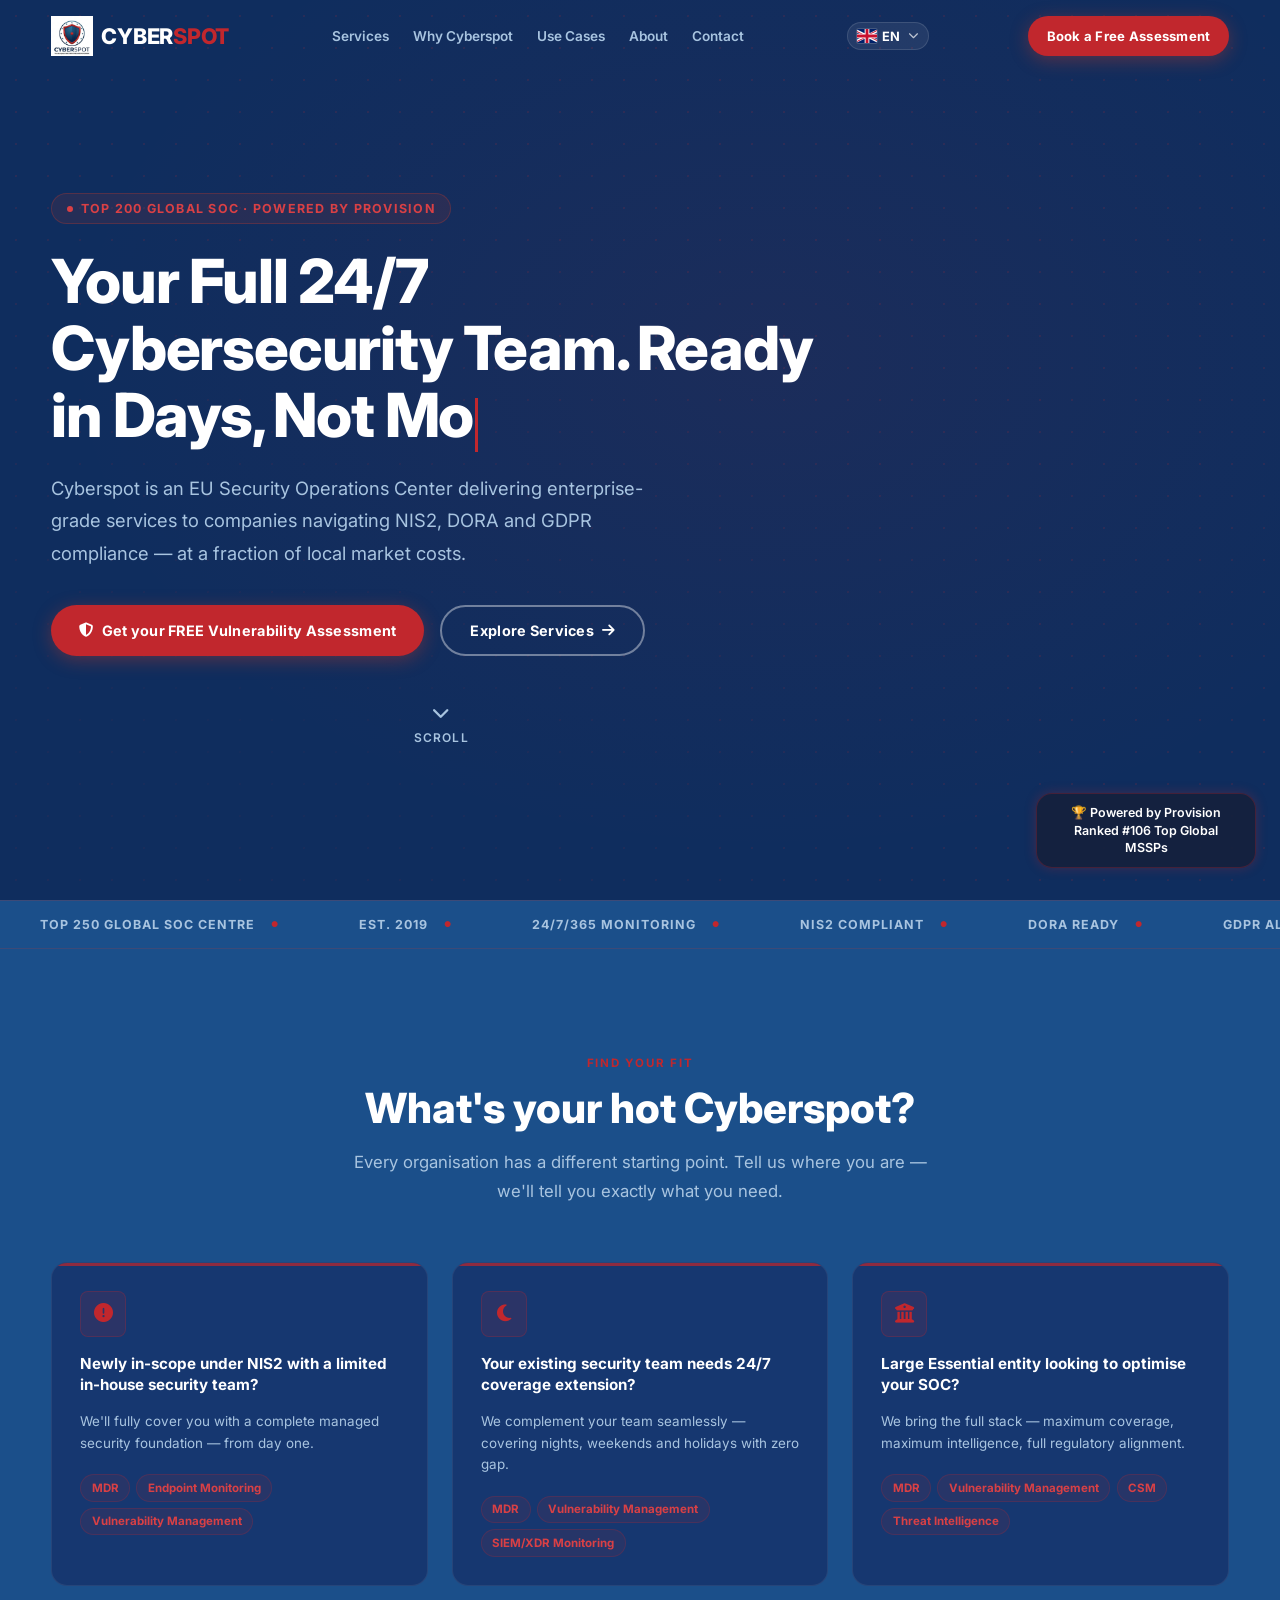
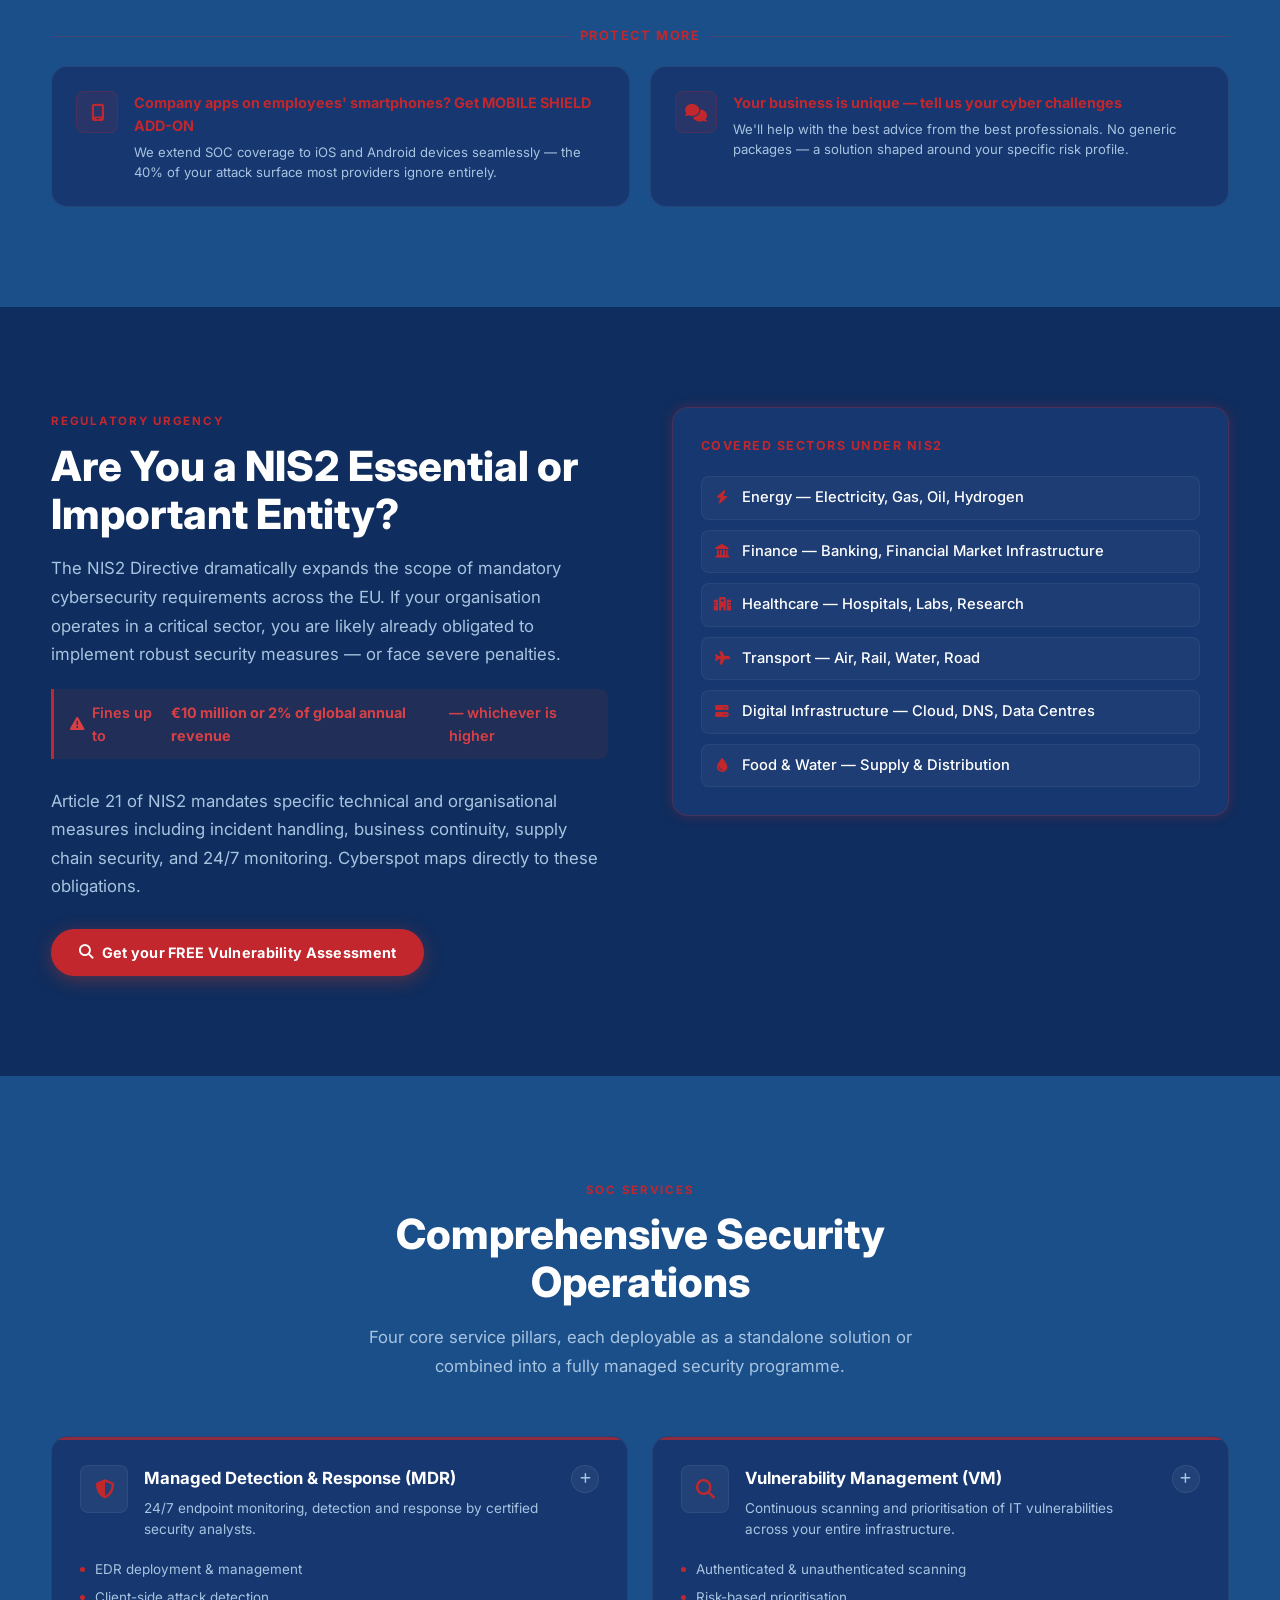
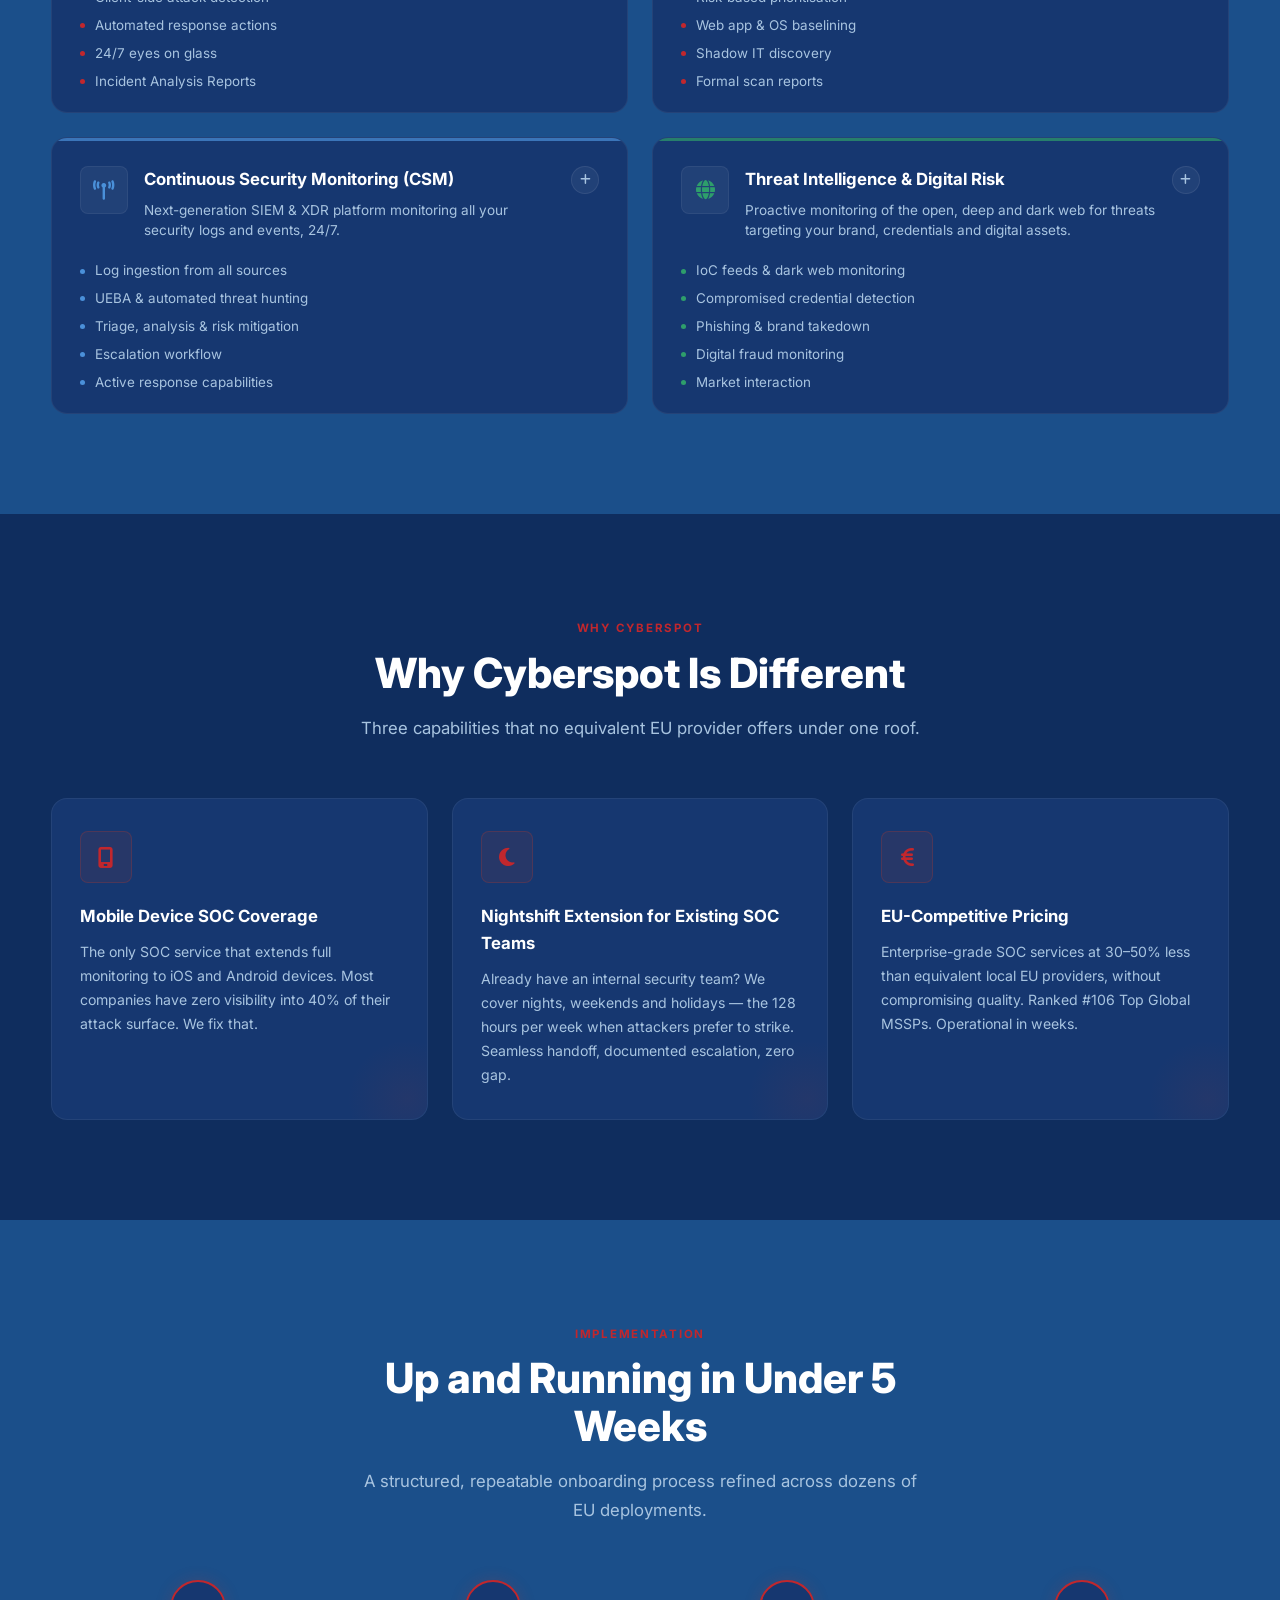
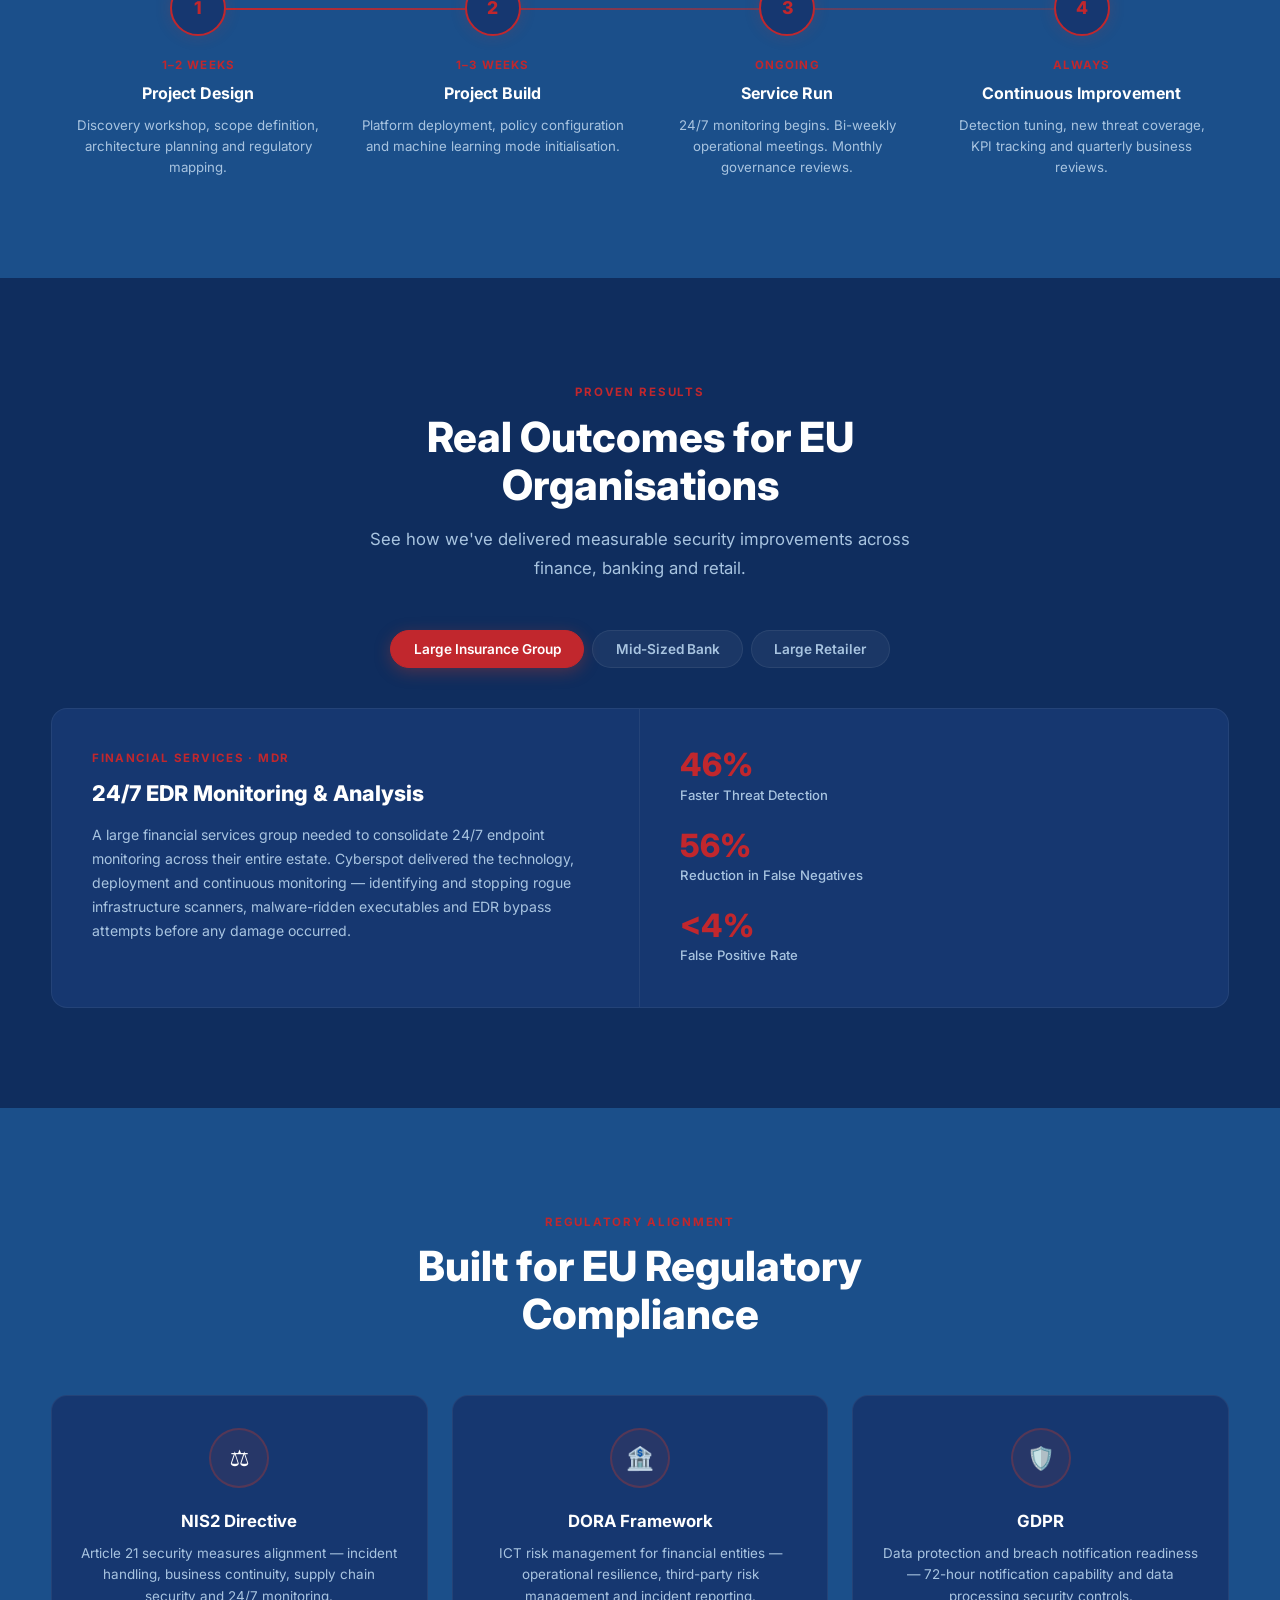
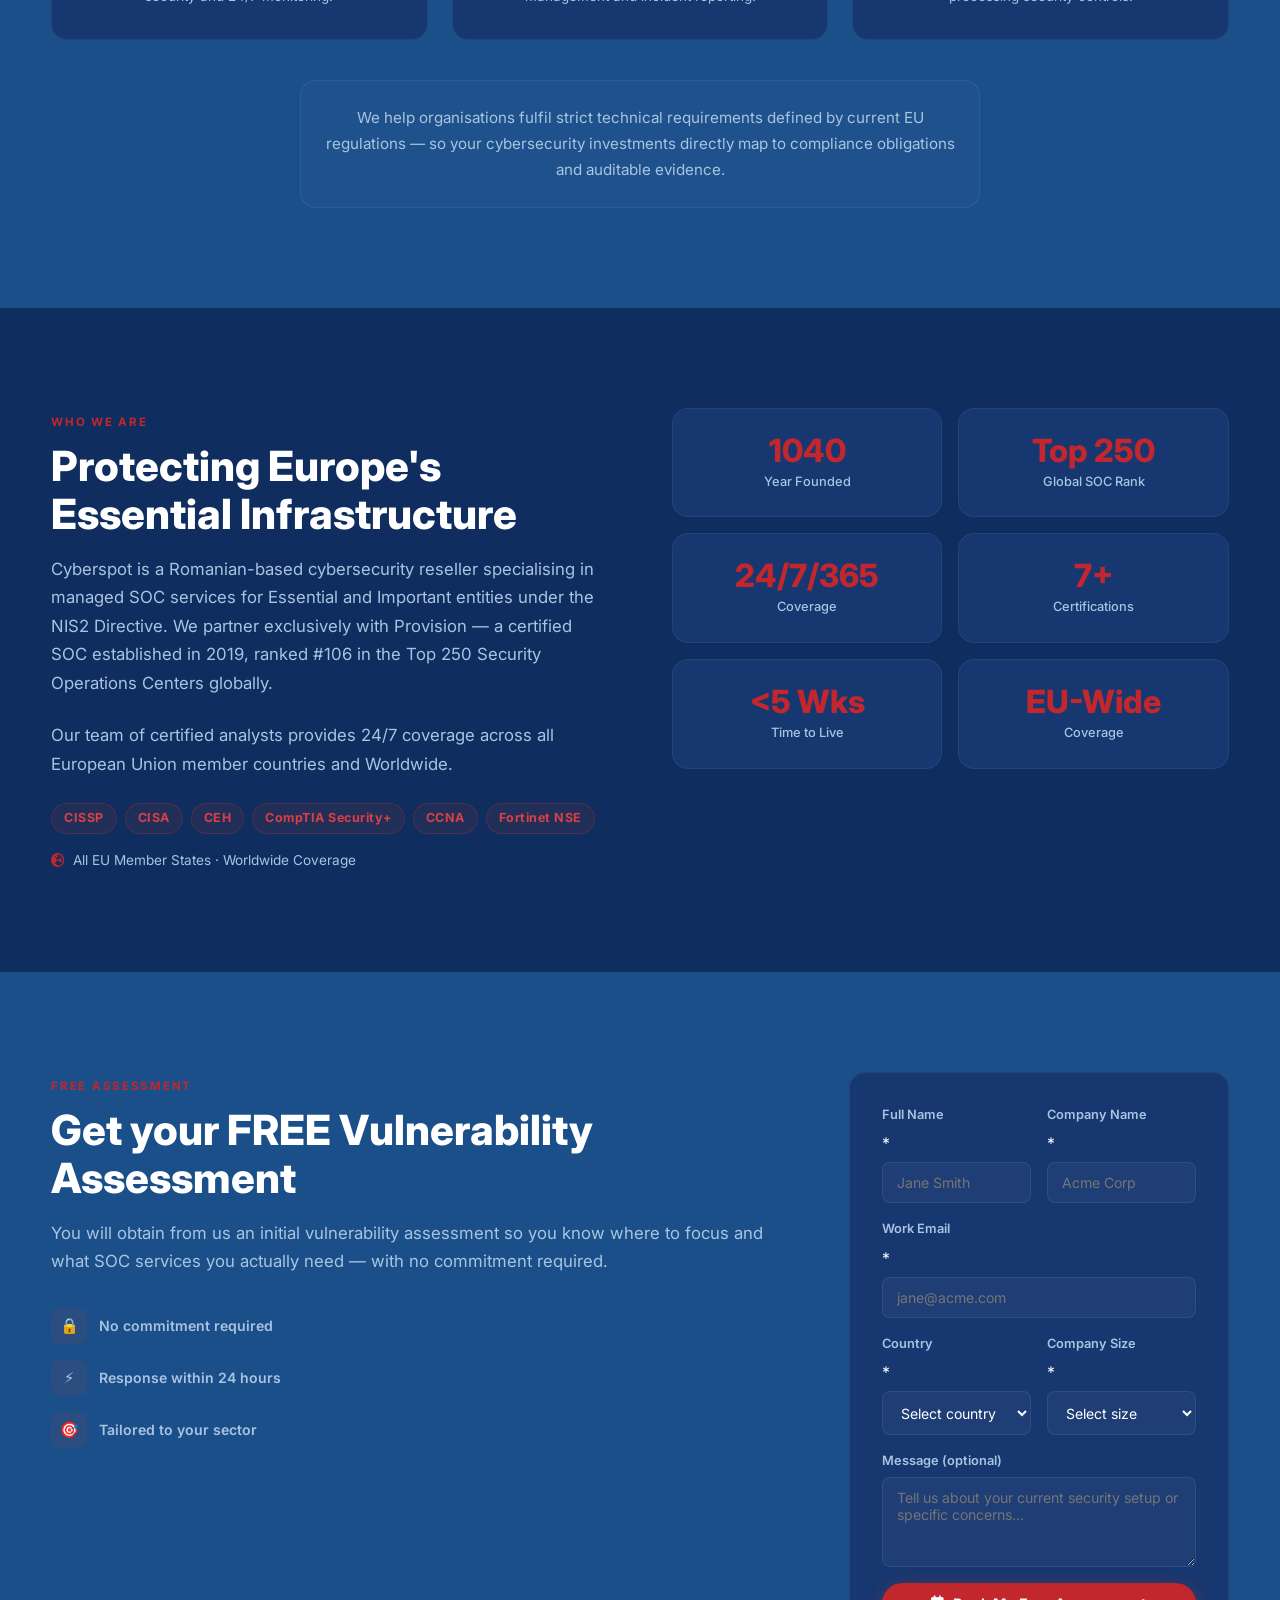
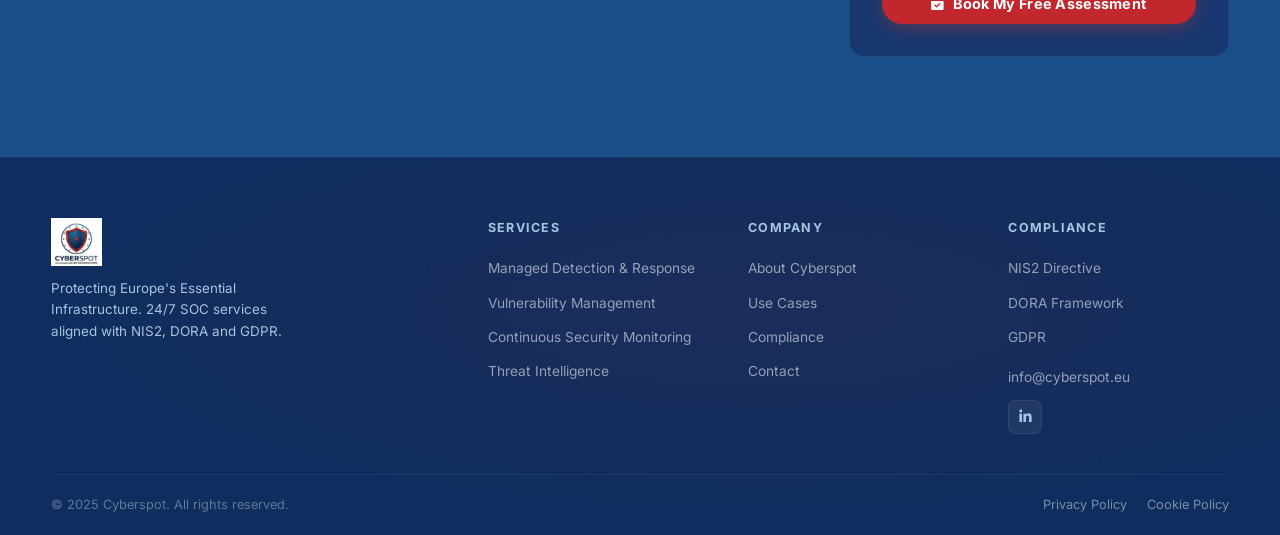
==== index.html @ 4cd055b6 "v6.1 Added rank #106 MSSP" ====
<!DOCTYPE html>
<html lang="en">
<head>
  <meta charset="UTF-8" />
  <meta name="viewport" content="width=device-width, initial-scale=1.0" />
  <title>Cyberspot — Your 24/7 EU Security Operations Center</title>
  <meta name="description" content="Cyberspot delivers enterprise-grade SOC services to EU companies navigating NIS2, DORA and GDPR compliance — at a fraction of local market costs. 24/7 monitoring, ranked #106 Top MSSPs globally." />
  <meta property="og:title" content="Cyberspot — Your 24/7 EU Security Operations Center" />
  <meta property="og:description" content="Enterprise-grade SOC services for EU companies. NIS2, DORA & GDPR compliant. Operational in under 5 weeks." />
  <meta property="og:image" content="https://cyberspot.eu/assets/images/logo.png" />
  <meta property="og:url" content="https://cyberspot.eu" />
  <meta property="og:type" content="website" />
  <meta name="twitter:card" content="summary_large_image" />
  <meta name="twitter:title" content="Cyberspot — Your 24/7 EU Security Operations Center" />
  <meta name="twitter:description" content="Enterprise SOC. NIS2/DORA/GDPR aligned. #106 Top 250 MSSPs globally. Operational in weeks." />

  <!-- Favicon (SVG inline) -->
  <link rel="icon" type="image/svg+xml" href="data:image/svg+xml,<svg xmlns='http://www.w3.org/2000/svg' viewBox='0 0 32 32'><rect width='32' height='32' fill='%230D0D1A' rx='6'/><path d='M16 4 L26 9 L26 16 C26 21.5 21.5 26.3 16 28 C10.5 26.3 6 21.5 6 16 L6 9 Z' fill='%23C0392B'/><circle cx='16' cy='16' r='3.5' fill='%230D0D1A'/></svg>" />

  <!-- Fonts -->
  <link rel="preconnect" href="https://fonts.googleapis.com" />
  <link rel="preconnect" href="https://fonts.gstatic.com" crossorigin />
  <link href="https://fonts.googleapis.com/css2?family=Inter:wght@300;400;600;700;800&display=swap" rel="stylesheet" />

  <!-- Font Awesome 6 -->
  <link rel="stylesheet" href="https://cdnjs.cloudflare.com/ajax/libs/font-awesome/6.5.0/css/all.min.css" crossorigin="anonymous" />

  <!-- Styles -->
  <link rel="stylesheet" href="assets/css/styles.css" />

  <!-- JSON-LD Structured Data -->
  <script type="application/ld+json">
  {
    "@context": "https://schema.org",
    "@type": "Organization",
    "name": "Cyberspot",
    "url": "https://cyberspot.eu",
    "logo": "https://cyberspot.eu/assets/images/logo.png",
    "description": "EU cybersecurity company delivering 24/7 SOC services aligned with NIS2, DORA and GDPR.",
    "contactPoint": {
      "@type": "ContactPoint",
      "email": "info@cyberspot.eu",
      "contactType": "customer service",
      "areaServed": "EU"
    },
    "areaServed": ["FR","BE","LU","CH","NL","SE","DK","NO","FI"]
  }
  </script>
</head>
<body>

<!-- ============================================================
     NAVBAR
     ============================================================ -->
<header id="navbar" role="banner">
  <div class="container">
    <nav class="nav-inner" aria-label="Primary navigation">

      <a href="#" class="nav-logo" aria-label="Cyberspot home">
        <img src="assets/images/logo-red.png" alt="Cyberspot logo" height="44" />
        <span class="nav-logo-text">CYBER<span>SPOT</span></span>
      </a>

      <ul class="nav-links" role="list">
        <li><a href="#services" data-i18n="nav_services">Services</a></li>
        <li><a href="#uvp" data-i18n="nav_why">Why Cyberspot</a></li>
        <li><a href="#use-cases" data-i18n="nav_usecases">Use Cases</a></li>
        <li><a href="#about" data-i18n="nav_about">About</a></li>
        <li><a href="#contact" data-i18n="nav_contact">Contact</a></li>
      </ul>

      <div id="lang-switcher" aria-label="Language selector"></div>
      <a href="#contact" class="btn btn-primary nav-cta" aria-label="Book a free assessment" data-i18n="nav_cta">Book a Free Assessment</a>

      <button class="hamburger" id="hamburger" aria-label="Toggle navigation" aria-expanded="false" aria-controls="mobile-drawer">
        <span></span><span></span><span></span>
      </button>

    </nav>

    <!-- Mobile drawer -->
    <div class="mobile-drawer" id="mobile-drawer" role="navigation" aria-label="Mobile navigation">
      <a href="#services" data-i18n="nav_services">Services</a>
      <a href="#uvp" data-i18n="nav_why">Why Cyberspot</a>
      <a href="#use-cases" data-i18n="nav_usecases">Use Cases</a>
      <a href="#about">About</a>
      <a href="#contact">Contact</a>
      <a href="#contact" class="btn btn-primary">Book a Free Assessment</a>
    </div>
  </div>
</header>

<main>

<!-- ============================================================
     HERO
     ============================================================ -->
<section id="hero" class="grid-bg" aria-label="Hero">
  <div class="container">
    <div class="hero-content">

      <div class="hero-eyebrow reveal" data-i18n="hero_eyebrow">Top 250 Global SOC · Powered by Provision</div>

      <h1 id="hero-headline" aria-label="Your Full 24/7 Cybersecurity Team. Ready in Days, Not Months."></h1>

      <p class="hero-sub reveal reveal-delay-1" data-i18n="hero_sub">Cyberspot is an EU Security Operations Center delivering enterprise-grade services to companies navigating NIS2, DORA and GDPR compliance — at a fraction of local market costs.</p>

      <div class="hero-ctas reveal reveal-delay-2">
        <a href="#contact" class="btn btn-primary">
          <i class="fa-solid fa-shield-halved" aria-hidden="true"></i>
          <span data-i18n="hero_cta1">Get your FREE Vulnerability Assessment</span>
        </a>
        <a href="#services" class="btn btn-outline">
          <span data-i18n="hero_cta2">Explore Services</span> <i class="fa-solid fa-arrow-right" aria-hidden="true"></i>
        </a>
      </div>

      <div class="scroll-indicator reveal reveal-delay-3" aria-hidden="true">
        <i class="fa-solid fa-chevron-down"></i>
        <span data-i18n="hero_scroll">Scroll</span>
      </div>

    </div>
  </div>

  <!-- Floating badge -->
  <div class="hero-badge" aria-label="Recognition badge">
    🏆 Powered by Provision<br/>Ranked #106 Top Global MSSPs
  </div>
</section>

<!-- ============================================================
     TRUST BAR
     ============================================================ -->
<section id="trust-bar" aria-label="Trust indicators">
  <div class="ticker-track" aria-hidden="true">
    <!-- repeated twice for seamless loop -->
    <span class="ticker-item">Top 250 Global SOC Centre</span>
    <span class="ticker-item">Est. 2019</span>
    <span class="ticker-item">24/7/365 Monitoring</span>
    <span class="ticker-item">NIS2 Compliant</span>
    <span class="ticker-item">DORA Ready</span>
    <span class="ticker-item">GDPR Aligned</span>
    <span class="ticker-item">CISSP · CISA · CEH · CCNA Certified Team</span>
    <span class="ticker-item">&lt;8% False Positive Rate</span>
    <span class="ticker-item">77% Faster Threat Detection</span>
    <span class="ticker-item">93% Reduction in False Negatives</span>
    <span class="ticker-item">Top 250 Global SOC Centre</span>
    <span class="ticker-item">Est. 2019</span>
    <span class="ticker-item">24/7/365 Monitoring</span>
    <span class="ticker-item">NIS2 Compliant</span>
    <span class="ticker-item">DORA Ready</span>
    <span class="ticker-item">GDPR Aligned</span>
    <span class="ticker-item">CISSP · CISA · CEH · CCNA Certified Team</span>
    <span class="ticker-item">&lt;8% False Positive Rate</span>
    <span class="ticker-item">77% Faster Threat Detection</span>
    <span class="ticker-item">93% Reduction in False Negatives</span>
  </div>
</section>

<!-- ============================================================
     HOT CYBERSPOT
     ============================================================ -->
<section id="hotspot" aria-labelledby="hotspot-title">
  <div class="container">

    <div class="hotspot-header reveal">
      <span class="section-label" data-i18n="hotspot_label">Find Your Fit</span>
      <h2 class="section-title" id="hotspot-title" data-i18n="hotspot_title">What's your hot <span>Cyberspot?</span></h2>
      <p class="section-sub" style="margin:0 auto;">
        <span data-i18n="hotspot_sub">Every organisation has a different starting point. Tell us where you are — we'll tell you exactly what you need.</span>
      </p>
    </div>

    <div class="hotspot-grid">

      <div class="hotspot-card reveal">
        <div class="hotspot-card-icon" aria-hidden="true">
          <i class="fa-solid fa-circle-exclamation"></i>
        </div>
        <div class="hotspot-card-title">
          <span data-i18n="hotspot_c1_title">Newly in-scope under NIS2 with a limited in-house security team?</span>
        </div>
        <div class="hotspot-card-solution">
          <span data-i18n="hotspot_c1_sol">We'll fully cover you with a complete managed security foundation — from day one.</span>
        </div>
        <div class="hotspot-services">
          <span class="hs-tag">MDR</span>
          <span class="hs-tag">Endpoint Monitoring</span>
          <span class="hs-tag">Vulnerability Management</span>
        </div>
      </div>

      <div class="hotspot-card reveal reveal-delay-1">
        <div class="hotspot-card-icon" aria-hidden="true">
          <i class="fa-solid fa-moon"></i>
        </div>
        <div class="hotspot-card-title">
          <span data-i18n="hotspot_c2_title">Your existing security team needs 24/7 coverage extension?</span>
        </div>
        <div class="hotspot-card-solution">
          <span data-i18n="hotspot_c2_sol">We complement your team seamlessly — covering nights, weekends and holidays with zero gap.</span>
        </div>
        <div class="hotspot-services">
          <span class="hs-tag">MDR</span>
          <span class="hs-tag">Vulnerability Management</span>
          <span class="hs-tag">SIEM/XDR Monitoring</span>
        </div>
      </div>

      <div class="hotspot-card reveal reveal-delay-2">
        <div class="hotspot-card-icon" aria-hidden="true">
          <i class="fa-solid fa-building-columns"></i>
        </div>
        <div class="hotspot-card-title">
          <span data-i18n="hotspot_c3_title">Large Essential entity looking to optimise your SOC?</span>
        </div>
        <div class="hotspot-card-solution">
          <span data-i18n="hotspot_c3_sol">We bring the full stack — maximum coverage, maximum intelligence, full regulatory alignment.</span>
        </div>
        <div class="hotspot-services">
          <span class="hs-tag">MDR</span>
          <span class="hs-tag">Vulnerability Management</span>
          <span class="hs-tag">CSM</span>
          <span class="hs-tag">Threat Intelligence</span>
        </div>
      </div>

    </div>

    <div class="hotspot-protect reveal">
      <div class="hotspot-protect-title" data-i18n="hotspot_protect_title">Protect More</div>
      <div class="hotspot-protect-grid">

        <div class="hotspot-protect-card">
          <div class="hpc-icon" aria-hidden="true">
            <i class="fa-solid fa-mobile-screen"></i>
          </div>
          <div class="hpc-content">
            <h4><span data-i18n="hotspot_p1_title">Company apps on employees' smartphones? Get <span>MOBILE SHIELD ADD-ON</span></span></h4>
            <p><span data-i18n="hotspot_p1_body">We extend SOC coverage to iOS and Android devices seamlessly — the 40% of your attack surface most providers ignore entirely.</span></p>
          </div>
        </div>

        <div class="hotspot-protect-card">
          <div class="hpc-icon" aria-hidden="true">
            <i class="fa-solid fa-comments"></i>
          </div>
          <div class="hpc-content">
            <h4><span data-i18n="hotspot_p2_title">Your business is unique — <span>tell us your cyber challenges</span></span></h4>
            <p><span data-i18n="hotspot_p2_body">We'll help with the best advice from the best professionals. No generic packages — a solution shaped around your specific risk profile.</span></p>
          </div>
        </div>

      </div>
    </div>

  </div>
</section>

<!-- ============================================================
     NIS2 URGENCY
     ============================================================ -->
<section id="nis2" aria-labelledby="nis2-title">
  <div class="container">
    <div class="nis2-grid">

      <div class="nis2-text reveal">
        <span class="section-label" data-i18n="nis2_label">Regulatory Urgency</span>
        <h2 class="section-title" id="nis2-title" data-i18n="nis2_title">Are You a NIS2 Essential or Important Entity?</h2>
        <p class="section-sub">
          The NIS2 Directive dramatically expands the scope of mandatory cybersecurity requirements
          across the EU. If your organisation operates in a critical sector, you are likely already
          obligated to implement robust security measures — or face severe penalties.
        </p>
        <div class="nis2-fine">
          <i class="fa-solid fa-triangle-exclamation" aria-hidden="true"></i>
          Fines up to <strong>€10 million or 2% of global annual revenue</strong> — whichever is higher
        </div>
        <p class="section-sub" style="margin-top:0;">
          Article 21 of NIS2 mandates specific technical and organisational measures including
          incident handling, business continuity, supply chain security, and 24/7 monitoring.
          Cyberspot maps directly to these obligations.
        </p>
        <a href="#contact" class="btn btn-primary" style="margin-top:1.75rem;">
          <i class="fa-solid fa-magnifying-glass" aria-hidden="true"></i>
          Get your FREE Vulnerability Assessment
        </a>
      </div>

      <div class="nis2-card reveal reveal-delay-2">
        <h3 data-i18n="nis2_card_title">Covered Sectors Under NIS2</h3>
        <ul class="nis2-list" role="list">
          <li>
            <i class="fa-solid fa-bolt" aria-hidden="true"></i>
            Energy — Electricity, Gas, Oil, Hydrogen
          </li>
          <li>
            <i class="fa-solid fa-landmark" aria-hidden="true"></i>
            Finance — Banking, Financial Market Infrastructure
          </li>
          <li>
            <i class="fa-solid fa-hospital" aria-hidden="true"></i>
            Healthcare — Hospitals, Labs, Research
          </li>
          <li>
            <i class="fa-solid fa-plane" aria-hidden="true"></i>
            Transport — Air, Rail, Water, Road
          </li>
          <li>
            <i class="fa-solid fa-server" aria-hidden="true"></i>
            Digital Infrastructure — Cloud, DNS, Data Centres
          </li>
          <li>
            <i class="fa-solid fa-droplet" aria-hidden="true"></i>
            Food &amp; Water — Supply &amp; Distribution
          </li>
        </ul>
      </div>

    </div>
  </div>
</section>

<!-- ============================================================
     SERVICES
     ============================================================ -->
<section id="services" aria-labelledby="services-title">
  <div class="container">

    <div class="services-header reveal">
      <span class="section-label" data-i18n="services_label">SOC Services</span>
      <h2 class="section-title" id="services-title" data-i18n="services_title">Comprehensive Security Operations</h2>
      <p class="section-sub">
        Four core service pillars, each deployable as a standalone solution or combined
        into a fully managed security programme.
      </p>
    </div>

    <div class="services-grid">

      <!-- Card 1: MDR — Gold accent -->
      <article class="service-card reveal" style="--card-accent: var(--c-gold);" aria-label="Managed Detection and Response">
        <div class="card-header" role="button" tabindex="0" aria-expanded="false" aria-controls="expand-mdr"
             onkeydown="if(event.key==='Enter'||event.key===' ')this.click()">
          <div class="card-icon" aria-hidden="true">
            <i class="fa-solid fa-shield-halved"></i>
          </div>
          <div class="card-title-block">
            <h3>Managed Detection &amp; Response (MDR)</h3>
            <p>24/7 endpoint monitoring, detection and response by certified security analysts.</p>
          </div>
          <div class="card-toggle" aria-hidden="true"><i class="fa-solid fa-plus"></i></div>
        </div>
        <ul class="card-bullets" role="list">
          <li>EDR deployment &amp; management</li>
          <li>Client-side attack detection</li>
          <li>Automated response actions</li>
          <li>24/7 eyes on glass</li>
          <li>Incident Analysis Reports</li>
        </ul>
        <div class="card-expanded" id="expand-mdr">
          <div class="card-expanded-inner">
            <strong>Implementation in 2–5 weeks.</strong><br/>
            <strong>Project Design (1–2 wks)</strong> → Discovery workshop, scope definition, architecture planning.<br/>
            <strong>Project Build (1–3 wks)</strong> → Platform deployment, policy configuration, ML mode initialisation.<br/>
            <strong>Service Run (Ongoing)</strong> → 24/7 monitoring, bi-weekly ops meetings, monthly governance reviews.<br/><br/>
            Asset-based licensing. Monthly or yearly invoicing. 1-year minimum contract.
        </div>
      </article>

      <!-- Card 2: VM — Red accent -->
      <article class="service-card reveal reveal-delay-1" style="--card-accent: var(--c-red);" aria-label="Vulnerability Management">
        <div class="card-header" role="button" tabindex="0" aria-expanded="false" aria-controls="expand-vm"
             onkeydown="if(event.key==='Enter'||event.key===' ')this.click()">
          <div class="card-icon" aria-hidden="true">
            <i class="fa-solid fa-magnifying-glass"></i>
          </div>
          <div class="card-title-block">
            <h3>Vulnerability Management (VM)</h3>
            <p>Continuous scanning and prioritisation of IT vulnerabilities across your entire infrastructure.</p>
          </div>
          <div class="card-toggle" aria-hidden="true"><i class="fa-solid fa-plus"></i></div>
        </div>
        <ul class="card-bullets" role="list">
          <li>Authenticated &amp; unauthenticated scanning</li>
          <li>Risk-based prioritisation</li>
          <li>Web app &amp; OS baselining</li>
          <li>Shadow IT discovery</li>
          <li>Formal scan reports</li>
        </ul>
        <div class="card-expanded" id="expand-vm">
          <div class="card-expanded-inner">
            Covers <strong>on-premise and cloud assets</strong>. Reduces attack surface — cyber-attacks exploit known
            vulnerabilities in over 90% of incidents. Continuous scanning ensures emerging vulnerabilities are
            identified and remediated before attackers can exploit them.<br/><br/>
            Asset-based and IP-based licensing available.
          </div>
        </div>
      </article>

      <!-- Card 3: CSM — Blue accent -->
      <article class="service-card reveal reveal-delay-2" style="--card-accent: var(--c-blue);" aria-label="Continuous Security Monitoring">
        <div class="card-header" role="button" tabindex="0" aria-expanded="false" aria-controls="expand-csm"
             onkeydown="if(event.key==='Enter'||event.key===' ')this.click()">
          <div class="card-icon" aria-hidden="true">
            <i class="fa-solid fa-tower-broadcast"></i>
          </div>
          <div class="card-title-block">
            <h3>Continuous Security Monitoring (CSM)</h3>
            <p>Next-generation SIEM &amp; XDR platform monitoring all your security logs and events, 24/7.</p>
          </div>
          <div class="card-toggle" aria-hidden="true"><i class="fa-solid fa-plus"></i></div>
        </div>
        <ul class="card-bullets" role="list">
          <li>Log ingestion from all sources</li>
          <li>UEBA &amp; automated threat hunting</li>
          <li>Triage, analysis &amp; risk mitigation</li>
          <li>Escalation workflow</li>
          <li>Active response capabilities</li>
        </ul>
        <div class="card-expanded" id="expand-csm">
          <div class="card-expanded-inner">
            Over <strong>99% of cyber-attacks show early, detectable signs</strong>. Our SOC analysts catch them
            before damage occurs using advanced behavioural analytics and threat intelligence correlation.<br/><br/>
            Includes automated response capabilities, flexible log retention policies, and full integration with
            your existing security stack.
          </div>
        </div>
      </article>

      <!-- Card 4: Threat Intel — Green accent -->
      <article class="service-card reveal reveal-delay-3" style="--card-accent: var(--c-green);" aria-label="Threat Intelligence and Digital Risk Monitoring">
        <div class="card-header" role="button" tabindex="0" aria-expanded="false" aria-controls="expand-ti"
             onkeydown="if(event.key==='Enter'||event.key===' ')this.click()">
          <div class="card-icon" aria-hidden="true">
            <i class="fa-solid fa-globe"></i>
          </div>
          <div class="card-title-block">
            <h3>Threat Intelligence &amp; Digital Risk</h3>
            <p>Proactive monitoring of the open, deep and dark web for threats targeting your brand, credentials and digital assets.</p>
          </div>
          <div class="card-toggle" aria-hidden="true"><i class="fa-solid fa-plus"></i></div>
        </div>
        <ul class="card-bullets" role="list">
          <li>IoC feeds &amp; dark web monitoring</li>
          <li>Compromised credential detection</li>
          <li>Phishing &amp; brand takedown</li>
          <li>Digital fraud monitoring</li>
          <li>Market interaction</li>
        </ul>
        <div class="card-expanded" id="expand-ti">
          <div class="card-expanded-inner">
            Protects <strong>brands, domains, banking card BINs and executive identities</strong>.
            Our threat intelligence platform continuously scans open, deep and dark web sources.<br/><br/>
            Average phishing takedown time: <strong>under 1 day</strong> (93% of cases resolved within 6 hours).
          </div>
        </div>
      </article>

    </div>
  </div>
</section>

<!-- ============================================================
     UVPs
     ============================================================ -->
<section id="uvp" aria-labelledby="uvp-title">
  <div class="container">

    <div class="uvp-header reveal">
      <span class="section-label" data-i18n="uvp_label">Why Cyberspot</span>
      <h2 class="section-title" id="uvp-title" data-i18n="uvp_title">Why Cyberspot Is Different</h2>
      <p class="section-sub">
        Three capabilities that no equivalent EU provider offers under one roof.
      </p>
    </div>

    <div class="uvp-grid">

      <div class="uvp-card reveal">
        <div class="uvp-icon" aria-hidden="true">
          <i class="fa-solid fa-mobile-screen"></i>
        </div>
        <h3 data-i18n="uvp1_title">Mobile Device SOC Coverage</h3>
        <p>
          The only SOC service that extends full monitoring to iOS and Android devices.
          Most companies have zero visibility into 40% of their attack surface. We fix that.
        </p>
      </div>

      <div class="uvp-card reveal reveal-delay-1">
        <div class="uvp-icon" aria-hidden="true">
          <i class="fa-solid fa-moon"></i>
        </div>
        <h3 data-i18n="uvp2_title">Nightshift Extension for Existing SOC Teams</h3>
        <p>
          Already have an internal security team? We cover nights, weekends and holidays —
          the 128 hours per week when attackers prefer to strike. Seamless handoff, documented
          escalation, zero gap.
        </p>
      </div>

      <div class="uvp-card reveal reveal-delay-2">
        <div class="uvp-icon" aria-hidden="true">
          <i class="fa-solid fa-euro-sign"></i>
        </div>
        <h3 data-i18n="uvp3_title">EU-Competitive Pricing</h3>
        <p>
          Enterprise-grade SOC services at 30–50% less than equivalent local EU providers,
          without compromising quality. Ranked #106 Top Global MSSPs. Operational in weeks.
        </p>
      </div>

    </div>
  </div>
</section>

<!-- ============================================================
     HOW IT WORKS
     ============================================================ -->
<section id="how" aria-labelledby="how-title">
  <div class="container">

    <div class="how-header reveal">
      <span class="section-label" data-i18n="how_label">Implementation</span>
      <h2 class="section-title" id="how-title" data-i18n="how_title">Up and Running in Under 5 Weeks</h2>
      <p class="section-sub" style="margin:0 auto;">
        A structured, repeatable onboarding process refined across dozens of EU deployments.
      </p>
    </div>

    <div class="timeline" role="list">

      <div class="timeline-step reveal" role="listitem">
        <div class="step-num" aria-hidden="true">1</div>
        <div class="step-duration" data-i18n="step1_dur">1–2 Weeks</div>
        <div class="step-title" data-i18n="step1_title">Project Design</div>
        <p class="step-desc">Discovery workshop, scope definition, architecture planning and regulatory mapping.</p>
      </div>

      <div class="timeline-step reveal reveal-delay-1" role="listitem">
        <div class="step-num" aria-hidden="true">2</div>
        <div class="step-duration" data-i18n="step2_dur">1–3 Weeks</div>
        <div class="step-title" data-i18n="step2_title">Project Build</div>
        <p class="step-desc">Platform deployment, policy configuration and machine learning mode initialisation.</p>
      </div>

      <div class="timeline-step reveal reveal-delay-2" role="listitem">
        <div class="step-num" aria-hidden="true">3</div>
        <div class="step-duration" data-i18n="step3_dur">Ongoing</div>
        <div class="step-title" data-i18n="step3_title">Service Run</div>
        <p class="step-desc">24/7 monitoring begins. Bi-weekly operational meetings. Monthly governance reviews.</p>
      </div>

      <div class="timeline-step reveal reveal-delay-3" role="listitem">
        <div class="step-num" aria-hidden="true">4</div>
        <div class="step-duration" data-i18n="step4_dur">Always</div>
        <div class="step-title" data-i18n="step4_title">Continuous Improvement</div>
        <p class="step-desc">Detection tuning, new threat coverage, KPI tracking and quarterly business reviews.</p>
      </div>

    </div>
  </div>
</section>

<!-- ============================================================
     USE CASES
     ============================================================ -->
<section id="use-cases" aria-labelledby="use-cases-title">
  <div class="container">

    <div class="use-cases-header reveal">
      <span class="section-label" data-i18n="cases_label">Proven Results</span>
      <h2 class="section-title" id="use-cases-title" data-i18n="cases_title">Real Outcomes for EU Organisations</h2>
      <p class="section-sub" style="margin:0 auto;">
        See how we've delivered measurable security improvements across finance, banking and retail.
      </p>
    </div>

    <div class="tab-nav" role="tablist" aria-label="Use case tabs">
      <button class="tab-btn active" data-tab="tab-insurance" role="tab" aria-selected="true" aria-controls="tab-insurance">
        Large Insurance Group
      </button>
      <button class="tab-btn" data-tab="tab-bank" role="tab" aria-selected="false" aria-controls="tab-bank">
        Mid-Sized Bank
      </button>
      <button class="tab-btn" data-tab="tab-retail" role="tab" aria-selected="false" aria-controls="tab-retail">
        Large Retailer
      </button>
    </div>

    <!-- Tab 1 -->
    <div class="tab-panel active" id="tab-insurance" role="tabpanel">
      <div class="case-card">
        <div class="case-left">
          <div class="case-label">Financial Services · MDR</div>
          <h3>24/7 EDR Monitoring &amp; Analysis</h3>
          <p>
            A large financial services group needed to consolidate 24/7 endpoint monitoring across
            their entire estate. Cyberspot delivered the technology, deployment and continuous
            monitoring — identifying and stopping rogue infrastructure scanners, malware-ridden
            executables and EDR bypass attempts before any damage occurred.
          </p>
        </div>
        <div class="case-right">
          <div class="case-stat">
            <div class="stat-num" data-target="77" data-suffix="%">0%</div>
            <div class="stat-label">Faster Threat Detection</div>
          </div>
          <div class="case-stat">
            <div class="stat-num" data-target="93" data-suffix="%">0%</div>
            <div class="stat-label">Reduction in False Negatives</div>
          </div>
          <div class="case-stat">
            <div class="stat-num" data-prefix="<" data-target="8" data-suffix="%">0%</div>
            <div class="stat-label">False Positive Rate</div>
          </div>
        </div>
      </div>
    </div>

    <!-- Tab 2 -->
    <div class="tab-panel" id="tab-bank" role="tabpanel">
      <div class="case-card">
        <div class="case-left">
          <div class="case-label">Banking · Threat Intelligence</div>
          <h3>Threat Intel &amp; Cyber Fraud Risk Reduction</h3>
          <p>
            A mid-sized banking institution needed to proactively find digital risks before they
            escalated. Cyberspot identified compromised cardholder data, compromised admin credentials,
            and phishing and impersonation attempts across web and social media — protecting both
            customers and the bank's reputation.
          </p>
        </div>
        <div class="case-right">
          <div class="case-stat">
            <div class="stat-num" data-target="85">0</div>
            <div class="stat-label">Compromised Cards Identified / Month</div>
          </div>
          <div class="case-stat">
            <div class="stat-num" data-prefix=">" data-target="94" data-suffix="%">0%</div>
            <div class="stat-label">Alert Accuracy</div>
          </div>
          <div class="case-stat">
            <div class="stat-num" data-prefix="<" data-target="1">0</div>
            <div class="stat-label">Day — Average Phishing Takedown</div>
          </div>
        </div>
      </div>
    </div>

    <!-- Tab 3 -->
    <div class="tab-panel" id="tab-retail" role="tabpanel">
      <div class="case-card">
        <div class="case-left">
          <div class="case-label">Retail · XDR &amp; Automation</div>
          <h3>XDR Monitoring &amp; Automated Response</h3>
          <p>
            A large retail company needed to automate cyber incident response across a complex
            distributed environment. Cyberspot identified ultra-high-risk user behaviour, network-level
            attacks targeting Domain Controllers, and browser hijacking in its earliest stages —
            well before any data was compromised.
          </p>
        </div>
        <div class="case-right">
          <div class="case-stat">
            <div class="stat-num" data-target="38">0</div>
            <div class="stat-label">Min Average Threat Analysis Time</div>
          </div>
          <div class="case-stat">
            <div class="stat-num" data-target="79" data-suffix="%">0%</div>
            <div class="stat-label">False Positive Reduction</div>
          </div>
          <div class="case-stat">
            <div class="stat-num" data-prefix="<" data-target="3.5" data-suffix="%">0%</div>
            <div class="stat-label">Incidents Needing Clarification</div>
          </div>
        </div>
      </div>
    </div>

  </div>
</section>

<!-- ============================================================
     COMPLIANCE
     ============================================================ -->
<section id="compliance" aria-labelledby="compliance-title">
  <div class="container">

    <div class="compliance-header reveal">
      <span class="section-label" data-i18n="comp_label">Regulatory Alignment</span>
      <h2 class="section-title" id="compliance-title" data-i18n="comp_title">Built for EU Regulatory Compliance</h2>
    </div>

    <div class="compliance-grid">

      <div class="comp-card reveal">
        <div class="comp-badge" aria-hidden="true">⚖️</div>
        <h3 data-i18n="comp1_title">NIS2 Directive</h3>
        <p>Article 21 security measures alignment — incident handling, business continuity, supply chain security and 24/7 monitoring.</p>
      </div>

      <div class="comp-card reveal reveal-delay-1">
        <div class="comp-badge" aria-hidden="true">🏦</div>
        <h3 data-i18n="comp2_title">DORA Framework</h3>
        <p>ICT risk management for financial entities — operational resilience, third-party risk management and incident reporting.</p>
      </div>

      <div class="comp-card reveal reveal-delay-2">
        <div class="comp-badge" aria-hidden="true">🛡️</div>
        <h3 data-i18n="comp3_title">GDPR</h3>
        <p>Data protection and breach notification readiness — 72-hour notification capability and data processing security controls.</p>
      </div>

    </div>

    <p class="compliance-note reveal">
      We help organisations fulfil strict technical requirements defined by current EU regulations —
      so your cybersecurity investments directly map to compliance obligations and auditable evidence.
    </p>

  </div>
</section>

<!-- ============================================================
     ABOUT
     ============================================================ -->
<section id="about" aria-labelledby="about-title">
  <div class="container">
    <div class="about-grid">

      <div class="about-text reveal">
        <span class="section-label" data-i18n="about_label">Who We Are</span>
        <h2 class="section-title" id="about-title" data-i18n="about_title">Protecting Europe's Essential Infrastructure</h2>
        <p class="section-sub">
          Cyberspot is a Romanian-based cybersecurity reseller specialising in managed SOC services for
          Essential and Important entities under the NIS2 Directive. We partner exclusively with
          Provision — a certified SOC established in 2019, ranked #106 in the Top 250 Security
          Operations Centers globally.
        </p>
        <p class="section-sub" style="margin-top:1rem;">
          Our team of certified analysts provides 24/7 coverage across all European Union member
          countries and Worldwide.
        </p>
        <div class="cert-tags" role="list" aria-label="Team certifications">
          <span class="cert-tag" role="listitem">CISSP</span>
          <span class="cert-tag" role="listitem">CISA</span>
          <span class="cert-tag" role="listitem">CEH</span>
          <span class="cert-tag" role="listitem">CompTIA Security+</span>
          <span class="cert-tag" role="listitem">CCNA</span>
          <span class="cert-tag" role="listitem">Fortinet NSE</span>
        </div>
        <div class="about-countries">
          <i class="fa-solid fa-earth-europe" aria-hidden="true"></i>
          <span data-i18n="about_countries">All EU Member States · Worldwide Coverage</span>
        </div>
      </div>

      <div class="stats-grid reveal reveal-delay-1">
        <div class="stat-card">
          <div class="big-num" data-target="2019" data-suffix="">0</div>
          <div class="stat-desc">Year Founded</div>
        </div>
        <div class="stat-card">
          <div class="big-num">Top 250</div>
          <div class="stat-desc">Global SOC Rank</div>
        </div>
        <div class="stat-card">
          <div class="big-num">24/7/365</div>
          <div class="stat-desc">Coverage</div>
        </div>
        <div class="stat-card">
          <div class="big-num" data-target="15" data-suffix="+">0+</div>
          <div class="stat-desc">Certifications</div>
        </div>
        <div class="stat-card">
          <div class="big-num">&lt;5 Wks</div>
          <div class="stat-desc">Time to Live</div>
        </div>
        <div class="stat-card">
          <div class="big-num">EU-Wide</div>
          <div class="stat-desc">Coverage</div>
        </div>
      </div>

    </div>
  </div>
</section>

<!-- ============================================================
     CONTACT
     ============================================================ -->
<section id="contact" aria-labelledby="contact-title">
  <div class="container">
    <div class="contact-inner">

      <div class="contact-header reveal">
        <span class="section-label" data-i18n="contact_label">Free Assessment</span>
        <h2 class="section-title" id="contact-title" data-i18n="contact_title">Get your FREE Vulnerability Assessment</h2>
        <p class="section-sub">
          You will obtain from us an initial vulnerability assessment so you know where to focus
          and what SOC services you actually need — with no commitment required.
        </p>

        <div class="contact-trust" style="margin-top:2rem;">
          <div class="trust-item">
            <div class="t-icon" aria-hidden="true">🔒</div>
            <span data-i18n="trust1">No commitment required</span>
          </div>
          <div class="trust-item">
            <div class="t-icon" aria-hidden="true">⚡</div>
            <span data-i18n="trust2">Response within 24 hours</span>
          </div>
          <div class="trust-item">
            <div class="t-icon" aria-hidden="true">🎯</div>
            <span data-i18n="trust3">Tailored to your sector</span>
          </div>
        </div>
      </div>

      <div class="contact-form-wrap reveal reveal-delay-1">

        <form id="contact-form" action="https://formspree.io/f/xwvjgnzy" method="POST" novalidate aria-label="Book a free assessment form">

          <div class="form-row">
            <div class="form-group">
              <label for="f-name" data-i18n="form_name">Full Name</label> *
              <input type="text" id="f-name" name="name" placeholder="Jane Smith" required autocomplete="name" />
            </div>
            <div class="form-group">
              <label for="f-company" data-i18n="form_company">Company Name</label> *
              <input type="text" id="f-company" name="company" placeholder="Acme Corp" required />
            </div>
          </div>

          <div class="form-group">
            <label for="f-email" data-i18n="form_email">Work Email</label> *
            <input type="email" id="f-email" name="email" placeholder="jane@acme.com" required autocomplete="email" />
          </div>

          <div class="form-row">
            <div class="form-group">
              <label for="f-country" data-i18n="form_country">Country</label> *
              <select id="f-country" name="country" required>
                <option value="" data-i18n="form_country_default">Select country</option>
                <option>Austria</option>
                <option>Belgium</option>
                <option>Bulgaria</option>
                <option>Croatia</option>
                <option>Cyprus</option>
                <option>Czech Republic</option>
                <option>Denmark</option>
                <option>Estonia</option>
                <option>Finland</option>
                <option>France</option>
                <option>Germany</option>
                <option>Greece</option>
                <option>Hungary</option>
                <option>Ireland</option>
                <option>Italy</option>
                <option>Latvia</option>
                <option>Lithuania</option>
                <option>Luxembourg</option>
                <option>Malta</option>
                <option>Netherlands</option>
                <option>Poland</option>
                <option>Portugal</option>
                <option>Romania</option>
                <option>Slovakia</option>
                <option>Slovenia</option>
                <option>Spain</option>
                <option>Sweden</option>
                <option>Other</option>
              </select>
            </div>
            <div class="form-group">
              <label for="f-size" data-i18n="form_size">Company Size</label> *
              <select id="f-size" name="size" required>
                <option value="" data-i18n="form_size_default">Select size</option>
                <option>50–100 employees</option>
                <option>100–250 employees</option>
                <option>250–1,000 employees</option>
                <option>1,000+ employees</option>
              </select>
            </div>
          </div>

          <div class="form-group">
            <label for="f-message" data-i18n="form_message">Message (optional)</label>
            <textarea id="f-message" name="message" data-i18n-placeholder="form_message_placeholder" placeholder="Tell us about your current security setup or specific concerns…"></textarea>
          </div>

          <div class="form-submit">
            <button type="submit" class="btn btn-primary">
              <i class="fa-solid fa-calendar-check" aria-hidden="true"></i>
              <span data-i18n="form_submit">Book My Free Assessment</span>
            </button>
          </div>

        </form>

        <div class="thank-you" id="thank-you" role="alert" aria-live="polite">
          <i class="fa-solid fa-circle-check" aria-hidden="true"></i>
          <h3 data-i18n="thankyou_title">You're booked in!</h3>
          <p data-i18n="thankyou_body">We'll be in touch within 24 hours to schedule your vulnerability assessment.</p>
        </div>

      </div>

    </div>
  </div>
</section>

</main>

<!-- ============================================================
     FOOTER
     ============================================================ -->
<footer class="grid-bg" role="contentinfo">
  <div class="container">

    <div class="footer-grid">

      <div class="footer-brand">
        <img src="assets/images/logo-red.png" alt="Cyberspot logo" height="48" />
        <p class="footer-tagline" data-i18n="footer_tagline">Protecting Europe's Essential Infrastructure. 24/7 SOC services aligned with NIS2, DORA and GDPR.</p>
      </div>

      <div class="footer-col">
        <h4>Services</h4>
        <ul role="list">
          <li><a href="#services">Managed Detection &amp; Response</a></li>
          <li><a href="#services">Vulnerability Management</a></li>
          <li><a href="#services">Continuous Security Monitoring</a></li>
          <li><a href="#services">Threat Intelligence</a></li>
        </ul>
      </div>

      <div class="footer-col">
        <h4>Company</h4>
        <ul role="list">
          <li><a href="#about">About Cyberspot</a></li>
          <li><a href="#use-cases" data-i18n="nav_usecases">Use Cases</a></li>
          <li><a href="#compliance">Compliance</a></li>
          <li><a href="#contact" data-i18n="nav_contact">Contact</a></li>
        </ul>
      </div>

      <div class="footer-col">
        <h4>Compliance</h4>
        <ul role="list">
          <li><a href="#compliance">NIS2 Directive</a></li>
          <li><a href="#compliance">DORA Framework</a></li>
          <li><a href="#compliance">GDPR</a></li>
        </ul>
        <div class="footer-contact" style="margin-top:1rem;">
          <a href="mailto:info@cyberspot.eu">info@cyberspot.eu</a>
        </div>
        <div class="footer-social">
          <a href="https://linkedin.com" target="_blank" rel="noopener noreferrer" aria-label="Cyberspot on LinkedIn">
            <i class="fa-brands fa-linkedin-in" aria-hidden="true"></i>
          </a>
        </div>
      </div>

    </div>

    <div class="footer-bottom">
      <span data-i18n="footer_copy">© 2025 Cyberspot. All rights reserved.</span>
      <div class="footer-bottom-links">
        <a href="#" data-i18n="footer_privacy">Privacy Policy</a>
        <a href="#" data-i18n="footer_cookie">Cookie Policy</a>
      </div>
    </div>

  </div>
</footer>

<!-- Scripts -->
<script src="assets/js/i18n.js" defer></script>
<script src="assets/js/main.js" defer></script>

</body>
</html>
---- assets/css/styles.css ----
/* ============================================================
   CYBERSPOT — styles.css
   Premium dark-theme cybersecurity aesthetic
   ============================================================ */

/* ── Google Fonts ── */
@import url('https://fonts.googleapis.com/css2?family=Inter:wght@300;400;600;700;800&display=swap');

/* ── CSS Custom Properties ── */
:root {
  --primary:      #C1272D;
  --primary-dark: #8f1c21;
  --accent:       #D94045;
  --navy:         #1B4F8A;
  --bg:           #0F2D5E;
  --bg-card:      #163770;
  --bg-card-2:    #0d2450;
  --text-light:   #FFFFFF;
  --text-muted:   #A8C4E0;
  --text-dark:    #2C2C2C;
  --border:       rgba(193,39,45,0.28);
  --glow:         0 0 24px rgba(193,39,45,0.40);
  --glow-sm:      0 0 12px rgba(193,39,45,0.28);

  /* service card accent colors */
  --c-gold:   #C1272D;
  --c-red:    #C1272D;
  --c-blue:   #4A90D9;
  --c-green:  #2E9E6B;

  --radius:   8px;
  --radius-lg:16px;
  --transition: 0.3s ease;
  --font: 'Inter', system-ui, sans-serif;
}

/* ── Reset ── */
*, *::before, *::after { box-sizing: border-box; margin: 0; padding: 0; }
html { scroll-behavior: smooth; }
body {
  font-family: var(--font);
  background: var(--bg);
  color: var(--text-light);
  line-height: 1.6;
  overflow-x: hidden;
}
img { max-width: 100%; height: auto; display: block; }
a { color: inherit; text-decoration: none; }
ul { list-style: none; }
button { cursor: pointer; font-family: var(--font); border: none; }

/* ── Utilities ── */
.container {
  width: 92%;
  max-width: 1200px;
  margin: 0 auto;
}
.section-label {
  display: inline-block;
  font-size: 0.72rem;
  font-weight: 700;
  letter-spacing: 0.15em;
  text-transform: uppercase;
  color: var(--primary);
  margin-bottom: 0.75rem;
}
.section-title {
  font-size: clamp(1.75rem, 4vw, 2.6rem);
  font-weight: 800;
  line-height: 1.15;
  margin-bottom: 1rem;
}
.section-sub {
  font-size: 1.05rem;
  color: var(--text-muted);
  max-width: 600px;
  line-height: 1.7;
}
.btn {
  display: inline-flex;
  align-items: center;
  gap: 0.5rem;
  padding: 0.75rem 1.75rem;
  border-radius: 50px;
  font-weight: 700;
  font-size: 0.9rem;
  letter-spacing: 0.02em;
  transition: all var(--transition);
}
.btn-primary {
  background: var(--primary);
  color: #fff;
  box-shadow: 0 4px 18px rgba(192,57,43,0.4);
}
.btn-primary:hover {
  background: var(--accent);
  transform: translateY(-2px);
  box-shadow: 0 8px 28px rgba(231,76,60,0.5);
}
.btn-outline {
  background: transparent;
  color: #fff;
  border: 2px solid rgba(255,255,255,0.4);
}
.btn-outline:hover {
  border-color: var(--primary);
  color: var(--primary);
  transform: translateY(-2px);
}

/* ── Scroll-reveal ── */
.reveal {
  opacity: 0;
  transform: translateY(28px);
  transition: opacity 0.65s ease, transform 0.65s ease;
}
.reveal.visible {
  opacity: 1;
  transform: translateY(0);
}
.reveal-delay-1 { transition-delay: 0.1s; }
.reveal-delay-2 { transition-delay: 0.2s; }
.reveal-delay-3 { transition-delay: 0.3s; }
.reveal-delay-4 { transition-delay: 0.4s; }

/* ============================================================
   ANIMATED DOT-GRID BACKGROUND (CSS only)
   ============================================================ */
.grid-bg {
  position: relative;
  overflow: hidden;
}
.grid-bg::before {
  content: '';
  position: absolute;
  inset: 0;
  background-image:
    radial-gradient(circle, rgba(193,39,45,0.14) 1px, transparent 1px);
  background-size: 32px 32px;
  animation: gridShift 20s linear infinite;
  pointer-events: none;
  z-index: 0;
}
.grid-bg::after {
  content: '';
  position: absolute;
  inset: 0;
  background: radial-gradient(ellipse at 60% 40%, rgba(193,39,45,0.07) 0%, transparent 65%),
              radial-gradient(ellipse at 20% 80%, rgba(15,45,94,0.8) 0%, transparent 55%);
  pointer-events: none;
  z-index: 0;
}
@keyframes gridShift {
  0%   { background-position: 0 0; }
  100% { background-position: 32px 32px; }
}
.grid-bg > * { position: relative; z-index: 1; }

/* ============================================================
   NAVBAR
   ============================================================ */
#navbar {
  position: fixed;
  top: 0; left: 0; right: 0;
  z-index: 1000;
  padding: 1rem 0;
  transition: background var(--transition), backdrop-filter var(--transition), box-shadow var(--transition);
}
#navbar.scrolled,
#navbar.drawer-open {
  background: rgba(13,36,80,0.98);
  backdrop-filter: blur(16px);
  -webkit-backdrop-filter: blur(16px);
  box-shadow: 0 2px 20px rgba(0,0,0,0.5);
}
.nav-inner {
  display: flex;
  align-items: center;
  justify-content: space-between;
  gap: 0.75rem;
}
.nav-logo {
  display: flex;
  align-items: center;
  gap: 0.5rem;
  flex-shrink: 0;
}
.nav-logo img {
  height: 40px;
  width: auto;
}
.nav-logo-text {
  font-size: 1.35rem;
  font-weight: 800;
  letter-spacing: -0.01em;
  white-space: nowrap;
}
.nav-logo-text span { color: var(--primary); }
.nav-links {
  display: flex;
  align-items: center;
  gap: 0.1rem;
  list-style: none;
  flex-shrink: 0;
}
.nav-links a {
  padding: 0.4rem 0.7rem;
  font-size: 0.85rem;
  font-weight: 600;
  color: var(--text-muted);
  border-radius: var(--radius);
  transition: color var(--transition), background var(--transition);
  white-space: nowrap;
}
.nav-links a:hover { color: #fff; background: rgba(255,255,255,0.06); }
.nav-cta {
  margin-left: 0.5rem;
  white-space: nowrap;
  padding: 0.6rem 1.15rem;
  font-size: 0.82rem;
}
.hamburger {
  display: none;
  flex-direction: column;
  gap: 5px;
  background: none;
  padding: 6px;
  border-radius: var(--radius);
  transition: background var(--transition);
}
.hamburger:hover { background: rgba(255,255,255,0.06); }
.hamburger span {
  display: block;
  width: 22px; height: 2px;
  background: #fff;
  border-radius: 2px;
  transition: all 0.3s ease;
}
.hamburger.open span:nth-child(1) { transform: translateY(7px) rotate(45deg); }
.hamburger.open span:nth-child(2) { opacity: 0; }
.hamburger.open span:nth-child(3) { transform: translateY(-7px) rotate(-45deg); }
.mobile-drawer {
  display: none;
  flex-direction: column;
  gap: 0.25rem;
  overflow: hidden;
  max-height: 0;
  transition: max-height 0.4s ease, padding 0.3s ease;
  padding: 0 0;
  background: rgba(13,36,80,0.98);
  backdrop-filter: blur(16px);
  -webkit-backdrop-filter: blur(16px);
  border-top: 1px solid rgba(193,39,45,0.2);
  margin: 0 -4%;
  padding-left: 4%;
  padding-right: 4%;
}
.mobile-drawer.open {
  max-height: 400px;
  padding: 0.75rem 0 1rem;
}
.mobile-drawer a {
  padding: 0.65rem 0.5rem;
  font-size: 0.95rem;
  font-weight: 600;
  color: var(--text-muted);
  border-bottom: 1px solid rgba(255,255,255,0.05);
  transition: color var(--transition);
}
.mobile-drawer a:last-child { border-bottom: none; }
.mobile-drawer a:hover { color: #fff; }
.mobile-drawer .btn { margin-top: 0.5rem; width: fit-content; }

/* ============================================================
   HERO
   ============================================================ */
#hero {
  min-height: 100vh;
  display: flex;
  flex-direction: column;
  justify-content: center;
  padding: 120px 0 80px;
  background: var(--bg);
}
.hero-content {
  max-width: 780px;
}
.hero-eyebrow {
  display: inline-flex;
  align-items: center;
  gap: 0.5rem;
  background: rgba(192,57,43,0.12);
  border: 1px solid rgba(192,57,43,0.3);
  border-radius: 50px;
  padding: 0.3rem 0.9rem;
  font-size: 0.78rem;
  font-weight: 700;
  letter-spacing: 0.1em;
  text-transform: uppercase;
  color: var(--accent);
  margin-bottom: 1.5rem;
}
.hero-eyebrow::before {
  content: '';
  width: 6px; height: 6px;
  background: var(--accent);
  border-radius: 50%;
  animation: pulse 2s ease-in-out infinite;
}
@keyframes pulse {
  0%, 100% { opacity: 1; transform: scale(1); }
  50% { opacity: 0.5; transform: scale(0.7); }
}
#hero-headline {
  font-size: clamp(2.1rem, 5.5vw, 3.8rem);
  font-weight: 800;
  line-height: 1.1;
  letter-spacing: -0.02em;
  margin-bottom: 1.25rem;
  min-height: 2.5em;
}
#hero-headline .cursor {
  display: inline-block;
  width: 3px;
  background: var(--primary);
  margin-left: 2px;
  animation: blink 0.8s step-end infinite;
  vertical-align: text-bottom;
  height: 0.9em;
}
@keyframes blink { 0%, 100% { opacity: 1; } 50% { opacity: 0; } }
.hero-sub {
  font-size: clamp(1rem, 2vw, 1.15rem);
  color: var(--text-muted);
  max-width: 620px;
  line-height: 1.75;
  margin-bottom: 2.25rem;
}
.hero-ctas {
  display: flex;
  flex-wrap: wrap;
  gap: 1rem;
  margin-bottom: 3rem;
}
.hero-badge {
  position: fixed;
  bottom: 2rem; right: 1.5rem;
  background: rgba(22,33,62,0.95);
  border: 1px solid var(--border);
  border-radius: var(--radius-lg);
  padding: 0.65rem 1rem;
  font-size: 0.78rem;
  font-weight: 600;
  max-width: 220px;
  text-align: center;
  line-height: 1.4;
  box-shadow: var(--glow-sm);
  z-index: 900;
  animation: floatBadge 3s ease-in-out infinite;
}
@keyframes floatBadge {
  0%, 100% { transform: translateY(0); }
  50% { transform: translateY(-5px); }
}
.scroll-indicator {
  display: flex;
  flex-direction: column;
  align-items: center;
  gap: 0.4rem;
  color: var(--text-muted);
  font-size: 0.75rem;
  font-weight: 600;
  letter-spacing: 0.1em;
  text-transform: uppercase;
  margin-top: 1rem;
  animation: bounceDown 2s ease-in-out infinite;
}
.scroll-indicator i { font-size: 1.1rem; }
@keyframes bounceDown {
  0%, 100% { transform: translateY(0); opacity: 1; }
  50% { transform: translateY(6px); opacity: 0.6; }
}

/* ============================================================
   TRUST BAR
   ============================================================ */
#trust-bar {
  background: var(--navy);
  border-top: 1px solid rgba(192,57,43,0.2);
  border-bottom: 1px solid rgba(192,57,43,0.2);
  padding: 0.85rem 0;
  overflow: hidden;
}
.ticker-track {
  display: flex;
  width: max-content;
  animation: ticker 38s linear infinite;
}
.ticker-track:hover { animation-play-state: paused; }
.ticker-item {
  display: inline-flex;
  align-items: center;
  gap: 1rem;
  padding: 0 2.5rem;
  font-size: 0.78rem;
  font-weight: 700;
  letter-spacing: 0.08em;
  text-transform: uppercase;
  color: var(--text-muted);
  white-space: nowrap;
}
.ticker-item::after {
  content: '●';
  color: var(--primary);
  font-size: 0.5rem;
}
@keyframes ticker {
  0%   { transform: translateX(0); }
  100% { transform: translateX(-50%); }
}

/* ============================================================
   NIS2 URGENCY
   ============================================================ */
#nis2 {
  padding: 100px 0;
  background: var(--bg);
}
.nis2-grid {
  display: grid;
  grid-template-columns: 1fr 1fr;
  gap: 4rem;
  align-items: start;
}
.nis2-text .section-sub { max-width: 100%; }
.nis2-fine {
  display: inline-flex;
  align-items: center;
  gap: 0.5rem;
  background: rgba(192,57,43,0.1);
  border-left: 3px solid var(--primary);
  padding: 0.75rem 1rem;
  border-radius: 0 var(--radius) var(--radius) 0;
  font-size: 0.9rem;
  margin: 1.25rem 0 1.75rem;
  color: var(--accent);
  font-weight: 600;
}
.nis2-card {
  background: var(--bg-card);
  border: 1px solid var(--border);
  border-radius: var(--radius-lg);
  padding: 1.75rem;
  box-shadow: var(--glow-sm);
}
.nis2-card h3 {
  font-size: 0.78rem;
  font-weight: 700;
  letter-spacing: 0.12em;
  text-transform: uppercase;
  color: var(--primary);
  margin-bottom: 1.25rem;
}
.nis2-list {
  display: flex;
  flex-direction: column;
  gap: 0.65rem;
}
.nis2-list li {
  display: flex;
  align-items: center;
  gap: 0.75rem;
  font-size: 0.92rem;
  font-weight: 500;
  padding: 0.55rem 0.75rem;
  border-radius: var(--radius);
  background: rgba(255,255,255,0.03);
  border: 1px solid rgba(255,255,255,0.05);
}
.nis2-list li i {
  color: var(--primary);
  font-size: 0.85rem;
  width: 16px;
  text-align: center;
  flex-shrink: 0;
}

/* ============================================================
   SERVICES
   ============================================================ */
#services {
  padding: 100px 0;
  background: var(--navy);
}
.services-header {
  text-align: center;
  max-width: 640px;
  margin: 0 auto 3.5rem;
}
.services-header .section-sub { margin: 0 auto; }
.services-grid {
  display: grid;
  grid-template-columns: repeat(2, 1fr);
  gap: 1.5rem;
}
.service-card {
  background: var(--bg-card);
  border: 1px solid rgba(255,255,255,0.06);
  border-radius: var(--radius-lg);
  overflow: hidden;
  transition: all var(--transition);
  position: relative;
}
.service-card::before {
  content: '';
  position: absolute;
  top: 0; left: 0; right: 0;
  height: 3px;
  background: var(--card-accent, var(--primary));
  opacity: 0.7;
  transition: opacity var(--transition), height var(--transition);
}
.service-card:hover {
  transform: translateY(-4px);
  box-shadow: 0 12px 40px rgba(0,0,0,0.4), 0 0 0 1px var(--card-accent, var(--primary));
}
.service-card:hover::before { opacity: 1; height: 4px; }
.card-header {
  padding: 1.75rem 1.75rem 1.25rem;
  cursor: pointer;
  display: flex;
  justify-content: space-between;
  align-items: flex-start;
  gap: 1rem;
}
.card-icon {
  width: 48px; height: 48px;
  border-radius: var(--radius);
  background: rgba(255,255,255,0.05);
  display: flex;
  align-items: center;
  justify-content: center;
  font-size: 1.2rem;
  color: var(--card-accent, var(--primary));
  flex-shrink: 0;
  border: 1px solid rgba(255,255,255,0.06);
}
.card-title-block { flex: 1; }
.card-title-block h3 {
  font-size: 1.05rem;
  font-weight: 700;
  margin-bottom: 0.4rem;
}
.card-title-block p {
  font-size: 0.85rem;
  color: var(--text-muted);
  line-height: 1.5;
}
.card-toggle {
  flex-shrink: 0;
  width: 28px; height: 28px;
  border-radius: 50%;
  background: rgba(255,255,255,0.05);
  display: flex;
  align-items: center;
  justify-content: center;
  font-size: 0.75rem;
  color: var(--text-muted);
  transition: all var(--transition);
  border: 1px solid rgba(255,255,255,0.08);
}
.service-card.open .card-toggle {
  transform: rotate(45deg);
  background: var(--primary);
  color: #fff;
  border-color: var(--primary);
}
.card-bullets {
  padding: 0 1.75rem 1.25rem;
  display: flex;
  flex-direction: column;
  gap: 0.4rem;
}
.card-bullets li {
  display: flex;
  align-items: center;
  gap: 0.6rem;
  font-size: 0.84rem;
  color: var(--text-muted);
}
.card-bullets li::before {
  content: '';
  width: 5px; height: 5px;
  border-radius: 50%;
  background: var(--card-accent, var(--primary));
  flex-shrink: 0;
}
.card-expanded {
  max-height: 0;
  overflow: hidden;
  transition: max-height 0.45s ease, padding 0.3s ease;
  padding: 0 1.75rem;
}
.service-card.open .card-expanded {
  max-height: 600px;
  padding: 0 1.75rem 1.75rem;
}
.card-expanded-inner {
  border-top: 1px solid rgba(255,255,255,0.06);
  padding-top: 1.25rem;
  font-size: 0.88rem;
  color: var(--text-muted);
  line-height: 1.7;
}
.card-expanded-inner strong { color: #fff; }
.learn-more {
  display: inline-flex;
  align-items: center;
  gap: 0.35rem;
  font-size: 0.82rem;
  font-weight: 700;
  color: var(--card-accent, var(--primary));
  margin-top: 0.75rem;
  cursor: pointer;
  background: none;
  border: none;
  padding: 0;
  font-family: var(--font);
  transition: gap var(--transition);
}
.learn-more:hover { gap: 0.55rem; }

/* ============================================================
   UVPs
   ============================================================ */
#uvp {
  padding: 100px 0;
  background: var(--bg);
}
.uvp-header {
  text-align: center;
  max-width: 600px;
  margin: 0 auto 3.5rem;
}
.uvp-header .section-sub { margin: 0 auto; }
.uvp-grid {
  display: grid;
  grid-template-columns: repeat(3, 1fr);
  gap: 1.5rem;
}
.uvp-card {
  background: var(--bg-card);
  border: 1px solid rgba(255,255,255,0.06);
  border-radius: var(--radius-lg);
  padding: 2rem 1.75rem;
  transition: all var(--transition);
  position: relative;
  overflow: hidden;
}
.uvp-card::after {
  content: '';
  position: absolute;
  bottom: -40px; right: -40px;
  width: 120px; height: 120px;
  border-radius: 50%;
  background: radial-gradient(circle, rgba(192,57,43,0.08) 0%, transparent 70%);
  pointer-events: none;
  transition: all var(--transition);
}
.uvp-card:hover {
  transform: translateY(-4px);
  border-color: var(--border);
  box-shadow: var(--glow);
}
.uvp-card:hover::after {
  bottom: -20px; right: -20px;
  width: 180px; height: 180px;
}
.uvp-icon {
  width: 52px; height: 52px;
  border-radius: var(--radius);
  background: rgba(192,57,43,0.1);
  border: 1px solid rgba(192,57,43,0.25);
  display: flex; align-items: center; justify-content: center;
  font-size: 1.3rem;
  color: var(--primary);
  margin-bottom: 1.25rem;
}
.uvp-card h3 {
  font-size: 1.05rem;
  font-weight: 700;
  margin-bottom: 0.65rem;
}
.uvp-card p {
  font-size: 0.88rem;
  color: var(--text-muted);
  line-height: 1.7;
}

/* ============================================================
   HOW IT WORKS
   ============================================================ */
#how {
  padding: 100px 0;
  background: var(--navy);
  overflow: hidden;
}
.how-header {
  text-align: center;
  max-width: 560px;
  margin: 0 auto 3.5rem;
}
.timeline {
  display: grid;
  grid-template-columns: repeat(4, 1fr);
  gap: 0;
  position: relative;
}
.timeline::before {
  content: '';
  position: absolute;
  top: 28px; left: 12.5%;
  width: 75%;
  height: 2px;
  background: linear-gradient(90deg, var(--primary), rgba(192,57,43,0.2));
  z-index: 0;
}
.timeline-step {
  display: flex;
  flex-direction: column;
  align-items: center;
  text-align: center;
  padding: 0 1rem;
  position: relative;
  z-index: 1;
}
.step-num {
  width: 56px; height: 56px;
  border-radius: 50%;
  background: var(--bg-card);
  border: 2px solid var(--primary);
  display: flex; align-items: center; justify-content: center;
  font-size: 1.1rem;
  font-weight: 800;
  color: var(--primary);
  margin-bottom: 1.25rem;
  flex-shrink: 0;
  transition: all var(--transition);
  box-shadow: 0 0 16px rgba(192,57,43,0.2);
}
.timeline-step:hover .step-num {
  background: var(--primary);
  color: #fff;
  box-shadow: var(--glow);
}
.step-duration {
  font-size: 0.72rem;
  font-weight: 700;
  letter-spacing: 0.1em;
  text-transform: uppercase;
  color: var(--primary);
  margin-bottom: 0.4rem;
}
.step-title {
  font-size: 1rem;
  font-weight: 700;
  margin-bottom: 0.5rem;
}
.step-desc {
  font-size: 0.83rem;
  color: var(--text-muted);
  line-height: 1.6;
}

/* ============================================================
   USE CASES
   ============================================================ */
#use-cases {
  padding: 100px 0;
  background: var(--bg);
}
.use-cases-header {
  text-align: center;
  max-width: 580px;
  margin: 0 auto 3rem;
}
.tab-nav {
  display: flex;
  justify-content: center;
  gap: 0.5rem;
  margin-bottom: 2.5rem;
  flex-wrap: wrap;
}
.tab-btn {
  padding: 0.6rem 1.4rem;
  border-radius: 50px;
  font-size: 0.85rem;
  font-weight: 600;
  background: rgba(255,255,255,0.05);
  color: var(--text-muted);
  border: 1px solid rgba(255,255,255,0.07);
  transition: all var(--transition);
}
.tab-btn:hover { color: #fff; background: rgba(255,255,255,0.09); }
.tab-btn.active {
  background: var(--primary);
  color: #fff;
  border-color: var(--primary);
  box-shadow: 0 4px 16px rgba(192,57,43,0.35);
}
.tab-panel {
  display: none;
  animation: fadeIn 0.4s ease;
}
.tab-panel.active { display: block; }
@keyframes fadeIn {
  from { opacity: 0; transform: translateY(10px); }
  to   { opacity: 1; transform: translateY(0); }
}
.case-card {
  background: var(--bg-card);
  border: 1px solid rgba(255,255,255,0.06);
  border-radius: var(--radius-lg);
  overflow: hidden;
  display: grid;
  grid-template-columns: 1fr 1fr;
  min-height: 300px;
}
.case-left {
  padding: 2.5rem;
  border-right: 1px solid rgba(255,255,255,0.06);
}
.case-label {
  font-size: 0.72rem;
  font-weight: 700;
  letter-spacing: 0.12em;
  text-transform: uppercase;
  color: var(--primary);
  margin-bottom: 0.75rem;
}
.case-left h3 {
  font-size: 1.35rem;
  font-weight: 800;
  margin-bottom: 1rem;
  line-height: 1.3;
}
.case-left p {
  font-size: 0.88rem;
  color: var(--text-muted);
  line-height: 1.7;
}
.case-right {
  padding: 2.5rem;
  display: flex;
  flex-direction: column;
  justify-content: center;
  gap: 1.5rem;
}
.case-stat {
  display: flex;
  flex-direction: column;
  gap: 0.2rem;
}
.stat-num {
  font-size: 2rem;
  font-weight: 800;
  color: var(--primary);
  line-height: 1;
}
.stat-label {
  font-size: 0.82rem;
  color: var(--text-muted);
  font-weight: 500;
}

/* ============================================================
   COMPLIANCE
   ============================================================ */
#compliance {
  padding: 100px 0;
  background: var(--navy);
}
.compliance-header {
  text-align: center;
  max-width: 580px;
  margin: 0 auto 3.5rem;
}
.compliance-grid {
  display: grid;
  grid-template-columns: repeat(3, 1fr);
  gap: 1.5rem;
  margin-bottom: 2.5rem;
}
.comp-card {
  background: var(--bg-card);
  border: 1px solid rgba(255,255,255,0.06);
  border-radius: var(--radius-lg);
  padding: 2rem 1.75rem;
  text-align: center;
  transition: all var(--transition);
}
.comp-card:hover {
  transform: translateY(-4px);
  border-color: var(--border);
  box-shadow: var(--glow);
}
.comp-badge {
  display: inline-flex;
  align-items: center;
  justify-content: center;
  width: 60px; height: 60px;
  border-radius: 50%;
  background: rgba(192,57,43,0.1);
  border: 2px solid rgba(192,57,43,0.3);
  font-size: 1.4rem;
  margin-bottom: 1.25rem;
}
.comp-card h3 {
  font-size: 1.05rem;
  font-weight: 700;
  margin-bottom: 0.5rem;
}
.comp-card p {
  font-size: 0.84rem;
  color: var(--text-muted);
  line-height: 1.6;
}
.compliance-note {
  text-align: center;
  max-width: 680px;
  margin: 0 auto;
  font-size: 0.95rem;
  color: var(--text-muted);
  line-height: 1.7;
  padding: 1.5rem;
  border: 1px solid rgba(255,255,255,0.06);
  border-radius: var(--radius-lg);
  background: rgba(255,255,255,0.02);
}

/* ============================================================
   ABOUT
   ============================================================ */
#about {
  padding: 100px 0;
  background: var(--bg);
}
.about-grid {
  display: grid;
  grid-template-columns: 1fr 1fr;
  gap: 4rem;
  align-items: start;
}
.about-text .section-sub {
  max-width: 100%;
  margin-bottom: 1.5rem;
}
.cert-tags {
  display: flex;
  flex-wrap: wrap;
  gap: 0.5rem;
  margin-top: 1.25rem;
}
.cert-tag {
  padding: 0.3rem 0.75rem;
  background: rgba(192,57,43,0.1);
  border: 1px solid rgba(192,57,43,0.25);
  border-radius: 50px;
  font-size: 0.78rem;
  font-weight: 700;
  color: var(--accent);
  letter-spacing: 0.04em;
}
.about-countries {
  font-size: 0.85rem;
  color: var(--text-muted);
  margin-top: 1rem;
  display: flex;
  align-items: center;
  gap: 0.5rem;
}
.about-countries i { color: var(--primary); }
.stats-grid {
  display: grid;
  grid-template-columns: repeat(2, 1fr);
  gap: 1rem;
}
.stat-card {
  background: var(--bg-card);
  border: 1px solid rgba(255,255,255,0.06);
  border-radius: var(--radius-lg);
  padding: 1.5rem 1.25rem;
  text-align: center;
  transition: all var(--transition);
}
.stat-card:hover {
  border-color: var(--border);
  box-shadow: var(--glow-sm);
  transform: translateY(-2px);
}
.stat-card .big-num {
  font-size: 2rem;
  font-weight: 800;
  color: var(--primary);
  line-height: 1.1;
  margin-bottom: 0.25rem;
}
.stat-card .stat-desc {
  font-size: 0.8rem;
  color: var(--text-muted);
  font-weight: 500;
}

/* ============================================================
   CONTACT
   ============================================================ */
#contact {
  padding: 100px 0;
  background: var(--navy);
}
.contact-inner {
  display: grid;
  grid-template-columns: 1fr 380px;
  gap: 4rem;
  align-items: start;
}
.contact-header .section-sub {
  max-width: 100%;
  margin-bottom: 2rem;
}
.contact-trust {
  display: flex;
  flex-direction: column;
  gap: 1rem;
}
.trust-item {
  display: flex;
  align-items: center;
  gap: 0.75rem;
  font-size: 0.88rem;
  font-weight: 600;
  color: var(--text-muted);
}
.trust-item .t-icon {
  width: 36px; height: 36px;
  border-radius: var(--radius);
  background: rgba(192,57,43,0.1);
  display: flex; align-items: center; justify-content: center;
  font-size: 0.95rem;
  flex-shrink: 0;
}
.contact-form-wrap {
  background: var(--bg-card);
  border: 1px solid rgba(255,255,255,0.06);
  border-radius: var(--radius-lg);
  padding: 2rem;
}
.form-row {
  display: grid;
  grid-template-columns: 1fr 1fr;
  gap: 1rem;
}
.form-group {
  margin-bottom: 1rem;
  display: flex;
  flex-direction: column;
  gap: 0.35rem;
}
.form-group label {
  font-size: 0.8rem;
  font-weight: 600;
  color: var(--text-muted);
}
.form-group input,
.form-group select,
.form-group textarea {
  background: rgba(255,255,255,0.04);
  border: 1px solid rgba(255,255,255,0.08);
  border-radius: var(--radius);
  padding: 0.7rem 0.9rem;
  color: #fff;
  font-family: var(--font);
  font-size: 0.88rem;
  transition: border var(--transition), box-shadow var(--transition);
  outline: none;
  width: 100%;
}
.form-group select option { background: var(--navy); }
.form-group input:focus,
.form-group select:focus,
.form-group textarea:focus {
  border-color: var(--primary);
  box-shadow: 0 0 0 3px rgba(192,57,43,0.15);
}
.form-group textarea { resize: vertical; min-height: 90px; }
.form-submit .btn { width: 100%; justify-content: center; }
.thank-you {
  display: none;
  text-align: center;
  padding: 2rem 1rem;
}
.thank-you.show { display: block; }
.thank-you i {
  font-size: 2.5rem;
  color: #22c55e;
  margin-bottom: 1rem;
  display: block;
}
.thank-you h3 {
  font-size: 1.2rem;
  font-weight: 700;
  margin-bottom: 0.5rem;
}
.thank-you p { color: var(--text-muted); font-size: 0.9rem; }

/* ============================================================
   FOOTER
   ============================================================ */
footer {
  background: var(--bg);
  border-top: 1px solid rgba(255,255,255,0.05);
  padding: 60px 0 0;
  position: relative;
  overflow: hidden;
}
footer::before {
  content: '';
  position: absolute;
  inset: 0;
  background-image: radial-gradient(circle, rgba(192,57,43,0.04) 1px, transparent 1px);
  background-size: 28px 28px;
  pointer-events: none;
}
.footer-grid {
  display: grid;
  grid-template-columns: 1.8fr repeat(3, 1fr);
  gap: 2.5rem;
  margin-bottom: 2.5rem;
  position: relative;
}
.footer-brand img { height: 48px; width: auto; margin-bottom: 0.75rem; }
.footer-tagline {
  font-size: 0.84rem;
  color: var(--text-muted);
  line-height: 1.6;
  max-width: 260px;
}
.footer-col h4 {
  font-size: 0.78rem;
  font-weight: 700;
  letter-spacing: 0.1em;
  text-transform: uppercase;
  color: var(--text-muted);
  margin-bottom: 1.1rem;
}
.footer-col ul { display: flex; flex-direction: column; gap: 0.55rem; }
.footer-col ul li a {
  font-size: 0.86rem;
  color: rgba(255,255,255,0.55);
  transition: color var(--transition);
}
.footer-col ul li a:hover { color: #fff; }
.footer-contact {
  font-size: 0.86rem;
  color: rgba(255,255,255,0.55);
  margin-bottom: 0.65rem;
}
.footer-contact a { transition: color var(--transition); }
.footer-contact a:hover { color: #fff; }
.footer-social {
  display: flex;
  gap: 0.65rem;
  margin-top: 0.75rem;
}
.footer-social a {
  width: 34px; height: 34px;
  border-radius: var(--radius);
  background: rgba(255,255,255,0.06);
  display: flex; align-items: center; justify-content: center;
  font-size: 0.9rem;
  color: var(--text-muted);
  transition: all var(--transition);
  border: 1px solid rgba(255,255,255,0.07);
}
.footer-social a:hover {
  background: var(--primary);
  color: #fff;
  border-color: var(--primary);
}
.footer-bottom {
  border-top: 1px solid rgba(255,255,255,0.05);
  padding: 1.25rem 0;
  display: flex;
  align-items: center;
  justify-content: space-between;
  flex-wrap: wrap;
  gap: 0.75rem;
  font-size: 0.8rem;
  color: rgba(255,255,255,0.35);
  position: relative;
}
.footer-bottom a {
  color: rgba(255,255,255,0.45);
  transition: color var(--transition);
}
.footer-bottom a:hover { color: #fff; }
.footer-bottom-links { display: flex; gap: 1.25rem; }

/* ============================================================
   HOT CYBERSPOT SECTION
   ============================================================ */
#hotspot {
  padding: 100px 0;
  background: var(--navy);
}
.hotspot-header {
  text-align: center;
  max-width: 680px;
  margin: 0 auto 3.5rem;
}
.hotspot-header .section-title span {
  color: var(--primary);
}
.hotspot-grid {
  display: grid;
  grid-template-columns: repeat(3, 1fr);
  gap: 1.5rem;
  margin-bottom: 2.5rem;
}
.hotspot-card {
  background: var(--bg-card);
  border: 1px solid rgba(255,255,255,0.07);
  border-radius: var(--radius-lg);
  padding: 1.75rem;
  transition: all var(--transition);
  display: flex;
  flex-direction: column;
  gap: 1rem;
  position: relative;
  overflow: hidden;
}
.hotspot-card::before {
  content: '';
  position: absolute;
  top: 0; left: 0; right: 0;
  height: 3px;
  background: var(--primary);
  opacity: 0.7;
  transition: opacity var(--transition);
}
.hotspot-card:hover {
  transform: translateY(-4px);
  border-color: var(--border);
  box-shadow: var(--glow);
}
.hotspot-card:hover::before { opacity: 1; }
.hotspot-card-icon {
  width: 46px; height: 46px;
  border-radius: var(--radius);
  background: rgba(193,39,45,0.12);
  border: 1px solid rgba(193,39,45,0.25);
  display: flex; align-items: center; justify-content: center;
  font-size: 1.2rem;
  color: var(--primary);
  flex-shrink: 0;
}
.hotspot-card-title {
  font-size: 0.95rem;
  font-weight: 700;
  line-height: 1.4;
  color: var(--text-light);
}
.hotspot-card-solution {
  font-size: 0.84rem;
  color: var(--text-muted);
  line-height: 1.6;
}
.hotspot-card-solution strong {
  color: var(--accent);
  font-weight: 600;
}
.hotspot-services {
  display: flex;
  flex-wrap: wrap;
  gap: 0.4rem;
  margin-top: 0.25rem;
}
.hs-tag {
  padding: 0.22rem 0.65rem;
  background: rgba(193,39,45,0.1);
  border: 1px solid rgba(193,39,45,0.22);
  border-radius: 50px;
  font-size: 0.72rem;
  font-weight: 700;
  color: var(--accent);
  white-space: nowrap;
}
.hotspot-protect {
  margin-top: 1rem;
}
.hotspot-protect-title {
  font-size: 0.8rem;
  font-weight: 700;
  letter-spacing: 0.12em;
  text-transform: uppercase;
  color: var(--primary);
  margin-bottom: 1.25rem;
  display: flex;
  align-items: center;
  gap: 0.5rem;
}
.hotspot-protect-title::before,
.hotspot-protect-title::after {
  content: '';
  flex: 1;
  height: 1px;
  background: rgba(193,39,45,0.25);
}
.hotspot-protect-grid {
  display: grid;
  grid-template-columns: 1fr 1fr;
  gap: 1.25rem;
}
.hotspot-protect-card {
  background: var(--bg-card);
  border: 1px solid rgba(255,255,255,0.07);
  border-radius: var(--radius-lg);
  padding: 1.5rem;
  display: flex;
  gap: 1rem;
  align-items: flex-start;
  transition: all var(--transition);
}
.hotspot-protect-card:hover {
  border-color: var(--border);
  box-shadow: var(--glow-sm);
  transform: translateY(-2px);
}
.hpc-icon {
  width: 42px; height: 42px;
  border-radius: var(--radius);
  background: rgba(193,39,45,0.1);
  border: 1px solid rgba(193,39,45,0.22);
  display: flex; align-items: center; justify-content: center;
  font-size: 1.1rem;
  color: var(--primary);
  flex-shrink: 0;
}
.hpc-content h4 {
  font-size: 0.9rem;
  font-weight: 700;
  margin-bottom: 0.35rem;
}
.hpc-content h4 span {
  color: var(--primary);
}
.hpc-content p {
  font-size: 0.82rem;
  color: var(--text-muted);
  line-height: 1.5;
}

/* ============================================================
   RESPONSIVE
   ============================================================ */
@media (max-width: 1024px) {
  .uvp-grid { grid-template-columns: repeat(2, 1fr); }
  .footer-grid { grid-template-columns: 1fr 1fr; }
}

/* Keep navbar on a single line as space tightens */
@media (max-width: 1100px) {
  .nav-logo-text { font-size: 1.15rem; }
  .nav-logo img { height: 36px; }
  .nav-links a { padding: 0.4rem 0.55rem; font-size: 0.82rem; }
  .nav-cta { padding: 0.55rem 0.9rem; font-size: 0.78rem; }
  .nav-inner { gap: 0.5rem; }
}

@media (max-width: 960px) {
  .nav-links, .nav-cta { display: none; }
  .hamburger { display: flex; }
  .mobile-drawer { display: flex; }
  .nav-logo-text { font-size: 1.35rem; }
  .nav-logo img { height: 40px; }
}

@media (max-width: 900px) {
  .timeline {
    grid-template-columns: 1fr 1fr;
    gap: 2rem;
  }
  .timeline::before { display: none; }
  .case-card { grid-template-columns: 1fr; }
  .case-left { border-right: none; border-bottom: 1px solid rgba(255,255,255,0.06); }
  .compliance-grid { grid-template-columns: 1fr 1fr; }
  .contact-inner { grid-template-columns: 1fr; }
  .about-grid { grid-template-columns: 1fr; gap: 2.5rem; }
  .nis2-grid { grid-template-columns: 1fr; gap: 2rem; }
  .hotspot-grid { grid-template-columns: 1fr; }
  .hotspot-protect-grid { grid-template-columns: 1fr; }
}

@media (max-width: 768px) {
  .services-grid { grid-template-columns: 1fr; }
  .uvp-grid { grid-template-columns: 1fr; }
  .timeline { grid-template-columns: 1fr; }
  .compliance-grid { grid-template-columns: 1fr; }
  .stats-grid { grid-template-columns: repeat(2, 1fr); }
  .footer-grid { grid-template-columns: 1fr 1fr; }
  .hero-badge { position: relative; bottom: auto; right: auto; margin-top: 2rem; max-width: 100%; }
  .form-row { grid-template-columns: 1fr; }
}

@media (max-width: 480px) {
  .hero-ctas { flex-direction: column; align-items: flex-start; }
  .footer-grid { grid-template-columns: 1fr; }
  .footer-bottom { flex-direction: column; align-items: flex-start; }
  .tab-nav { flex-direction: column; align-items: center; }
  .tab-btn { width: 100%; text-align: center; max-width: 280px; }
}

@media (prefers-reduced-motion: reduce) {
  *, *::before, *::after {
    animation-duration: 0.01ms !important;
    transition-duration: 0.01ms !important;
  }
}

/* ============================================================
   LANGUAGE SWITCHER
   ============================================================ */
#lang-switcher {
  position: relative;
  flex-shrink: 0;
}
.lang-current {
  display: flex;
  align-items: center;
  gap: 0.3rem;
  padding: 0.35rem 0.6rem;
  background: rgba(255,255,255,0.07);
  border: 1px solid rgba(255,255,255,0.12);
  border-radius: 50px;
  color: #fff;
  font-size: 0.8rem;
  font-weight: 700;
  font-family: var(--font);
  cursor: pointer;
  transition: all var(--transition);
  white-space: nowrap;
}
.lang-current:hover {
  background: rgba(193,39,45,0.15);
  border-color: rgba(193,39,45,0.4);
}
#lang-switcher.open .lang-current {
  background: rgba(193,39,45,0.15);
  border-color: var(--primary);
}
.lang-dropdown {
  position: absolute;
  top: calc(100% + 8px);
  right: 0;
  background: rgba(15,45,94,0.98);
  backdrop-filter: blur(16px);
  -webkit-backdrop-filter: blur(16px);
  border: 1px solid rgba(193,39,45,0.25);
  border-radius: var(--radius-lg);
  padding: 0.4rem;
  min-width: 150px;
  list-style: none;
  opacity: 0;
  visibility: hidden;
  transform: translateY(-8px);
  transition: all 0.22s ease;
  z-index: 2000;
  box-shadow: 0 8px 32px rgba(0,0,0,0.4);
}
#lang-switcher.open .lang-dropdown {
  opacity: 1;
  visibility: visible;
  transform: translateY(0);
}
.lang-option {
  display: flex;
  align-items: center;
  gap: 0.6rem;
  width: 100%;
  padding: 0.5rem 0.75rem;
  border-radius: var(--radius);
  background: none;
  border: none;
  color: var(--text-muted);
  font-size: 0.85rem;
  font-weight: 600;
  font-family: var(--font);
  cursor: pointer;
  transition: all var(--transition);
  text-align: left;
}
.lang-option:hover {
  background: rgba(193,39,45,0.1);
  color: #fff;
}
.lang-option.active {
  color: var(--primary);
  background: rgba(193,39,45,0.08);
}
.lang-option.active::after {
  content: '✓';
  margin-left: auto;
  font-size: 0.75rem;
  color: var(--primary);
}
.lang-flag { font-size: 1rem; }
.lang-flag-img {
  width: 20px;
  height: 14px;
  border-radius: 2px;
  object-fit: cover;
  display: inline-block;
  vertical-align: middle;
  box-shadow: 0 0 0 1px rgba(255,255,255,0.15);
  flex-shrink: 0;
}
.lang-name { flex: 1; }

/* Mobile: lang switcher in drawer */
@media (max-width: 768px) {
  .nav-lang-mobile {
    display: flex;
    align-items: center;
    gap: 0.5rem;
    padding: 0.65rem 0.5rem;
    border-bottom: 1px solid rgba(255,255,255,0.05);
  }
  .nav-lang-mobile #lang-switcher {
    position: static;
  }
  .nav-lang-mobile .lang-dropdown {
    position: fixed;
    bottom: 1rem;
    right: 1rem;
    top: auto;
    left: auto;
  }
}

/* ============================================================
   LANDING PAGES (NIS2 country guides)
   ============================================================ */
.lp-hero {
  padding: 140px 0 60px;
  background: var(--bg);
  border-bottom: 1px solid rgba(255,255,255,0.06);
}
.lp-hero-badge {
  display: inline-flex;
  align-items: center;
  gap: 0.5rem;
  background: rgba(193,39,45,0.12);
  border: 1px solid rgba(193,39,45,0.3);
  border-radius: 50px;
  padding: 0.3rem 1rem;
  font-size: 0.78rem;
  font-weight: 700;
  letter-spacing: 0.1em;
  text-transform: uppercase;
  color: var(--accent);
  margin-bottom: 1.25rem;
}
.lp-hero-title {
  font-size: clamp(1.8rem, 4vw, 2.9rem);
  font-weight: 800;
  line-height: 1.15;
  letter-spacing: -0.02em;
  max-width: 900px;
  color: #fff;
}
.lp-article {
  padding: 60px 0 80px;
  background: var(--bg);
}
.lp-content {
  max-width: 820px;
  margin: 0 auto;
  font-size: 1.02rem;
  line-height: 1.8;
  color: var(--text-muted);
}
.lp-content h2 {
  font-size: clamp(1.4rem, 2.6vw, 1.9rem);
  font-weight: 800;
  color: #fff;
  margin: 2.5rem 0 1rem;
  padding-top: 1.5rem;
  border-top: 1px solid rgba(255,255,255,0.08);
  letter-spacing: -0.01em;
}
.lp-content h2:first-child { border-top: none; padding-top: 0; margin-top: 0; }
.lp-content h3 {
  font-size: 1.15rem;
  font-weight: 700;
  color: var(--accent);
  margin: 1.75rem 0 0.6rem;
}
.lp-content p { margin: 0 0 1.15rem; }
.lp-content strong { color: #fff; font-weight: 700; }
.lp-content ul, .lp-content ol {
  margin: 0 0 1.35rem 0;
  padding-left: 0;
  list-style: none;
}
.lp-content ul li {
  position: relative;
  padding-left: 1.6rem;
  margin-bottom: 0.65rem;
}
.lp-content ul li::before {
  content: '';
  position: absolute;
  left: 0.15rem;
  top: 0.65em;
  width: 6px; height: 6px;
  border-radius: 50%;
  background: var(--primary);
}
.lp-content ol {
  counter-reset: lp-counter;
}
.lp-content ol li {
  position: relative;
  padding-left: 2.4rem;
  margin-bottom: 0.85rem;
  counter-increment: lp-counter;
}
.lp-content ol li::before {
  content: counter(lp-counter);
  position: absolute;
  left: 0;
  top: 0.1em;
  width: 1.6rem; height: 1.6rem;
  background: rgba(193,39,45,0.15);
  border: 1px solid rgba(193,39,45,0.35);
  border-radius: 50%;
  color: var(--accent);
  font-size: 0.82rem;
  font-weight: 700;
  display: flex;
  align-items: center;
  justify-content: center;
}
.lp-content em {
  color: var(--text-muted);
  font-style: italic;
}
.lp-content a { color: var(--accent); text-decoration: underline; }

/* CTA block */
.lp-cta-block {
  max-width: 820px;
  margin: 3rem auto 0;
  background: linear-gradient(135deg, var(--bg-card) 0%, var(--bg-card-2) 100%);
  border: 1px solid var(--border);
  border-radius: var(--radius-lg);
  padding: 2.5rem 2rem;
  box-shadow: var(--glow-sm);
}
.lp-cta-inner {
  display: flex;
  align-items: center;
  justify-content: center;
  flex-direction: column;
  gap: 1.25rem;
  text-align: center;
}
.lp-cta-icon {
  width: 60px; height: 60px;
  border-radius: 50%;
  background: rgba(193,39,45,0.12);
  border: 2px solid rgba(193,39,45,0.35);
  display: flex; align-items: center; justify-content: center;
  font-size: 1.5rem;
  color: var(--primary);
}
.lp-cta-btn { font-size: 1rem; padding: 0.9rem 2rem; }
.lp-back {
  max-width: 820px;
  margin: 2rem auto 0;
  text-align: center;
}
.lp-back a {
  color: var(--text-muted);
  font-size: 0.9rem;
  font-weight: 600;
  display: inline-flex;
  align-items: center;
  gap: 0.5rem;
  transition: color var(--transition);
}
.lp-back a:hover { color: var(--primary); }

@media (max-width: 768px) {
  .lp-hero { padding: 110px 0 45px; }
  .lp-content { font-size: 0.96rem; }
}
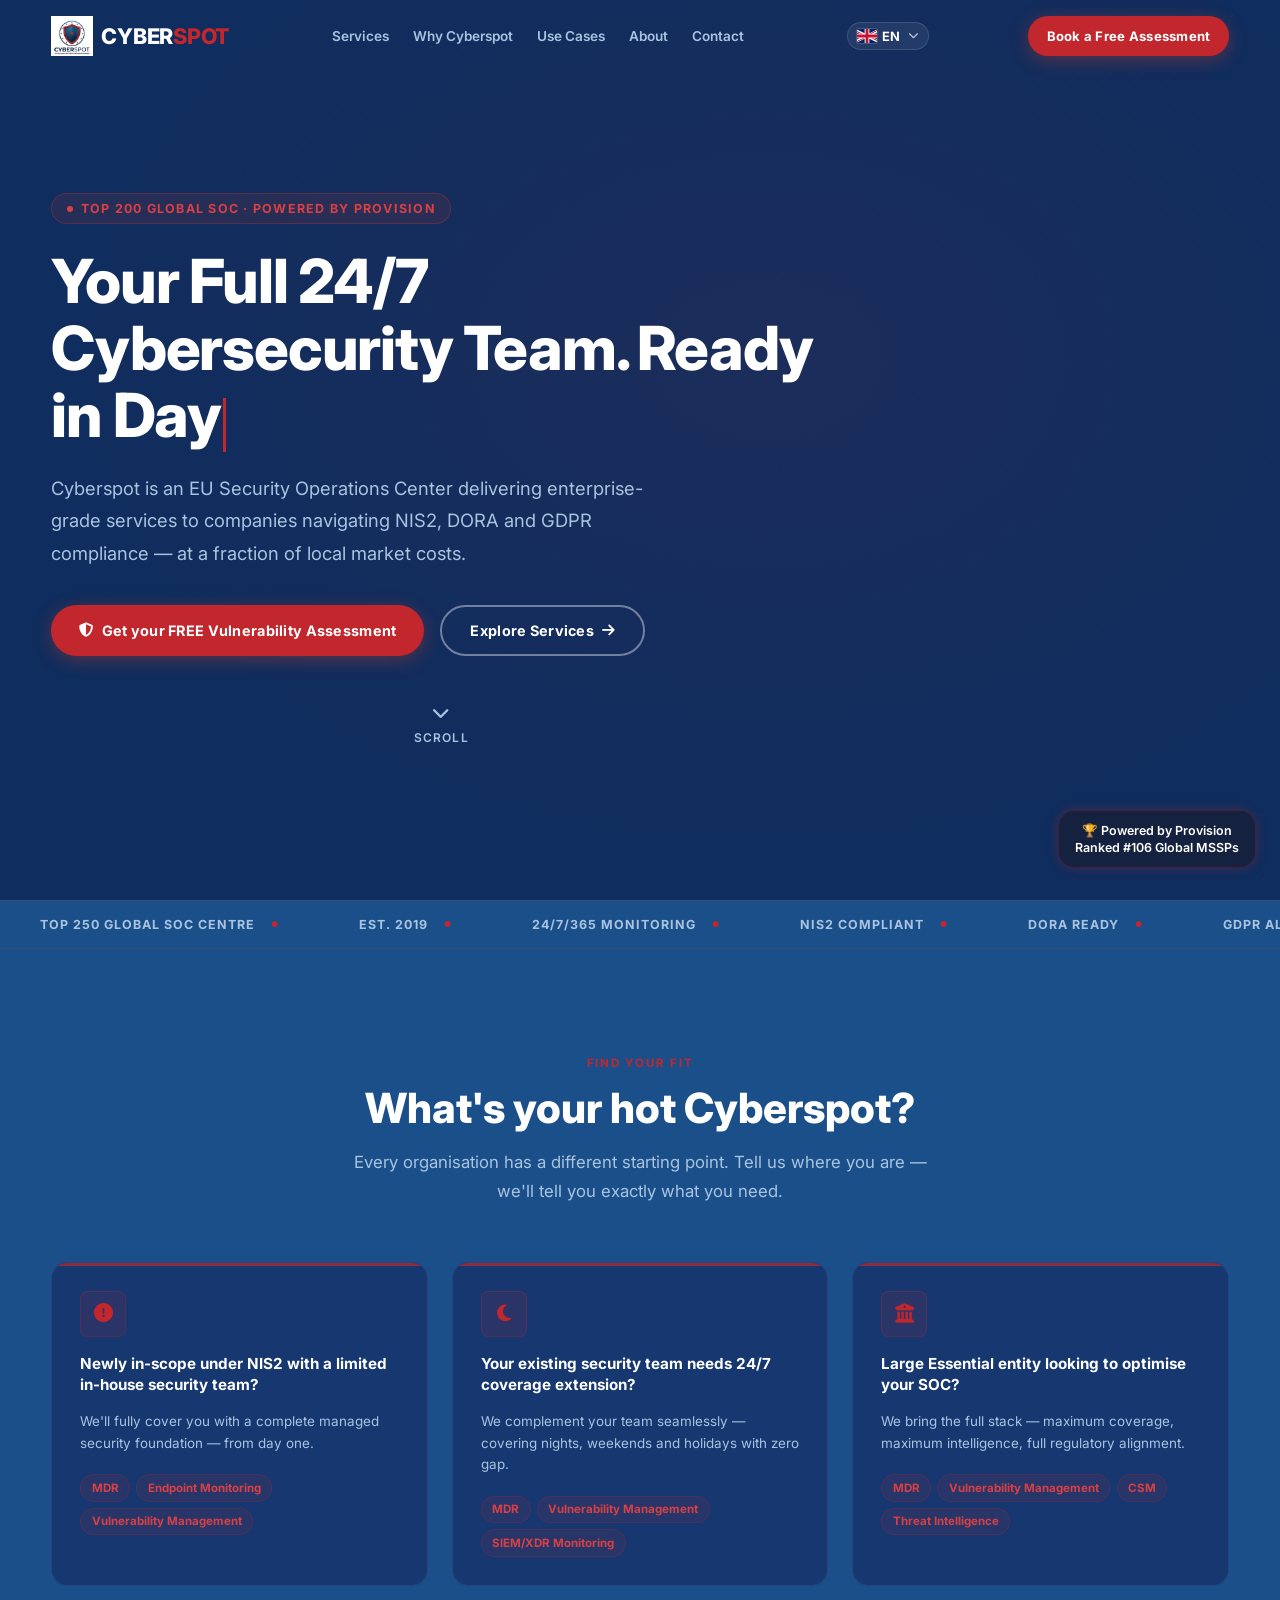
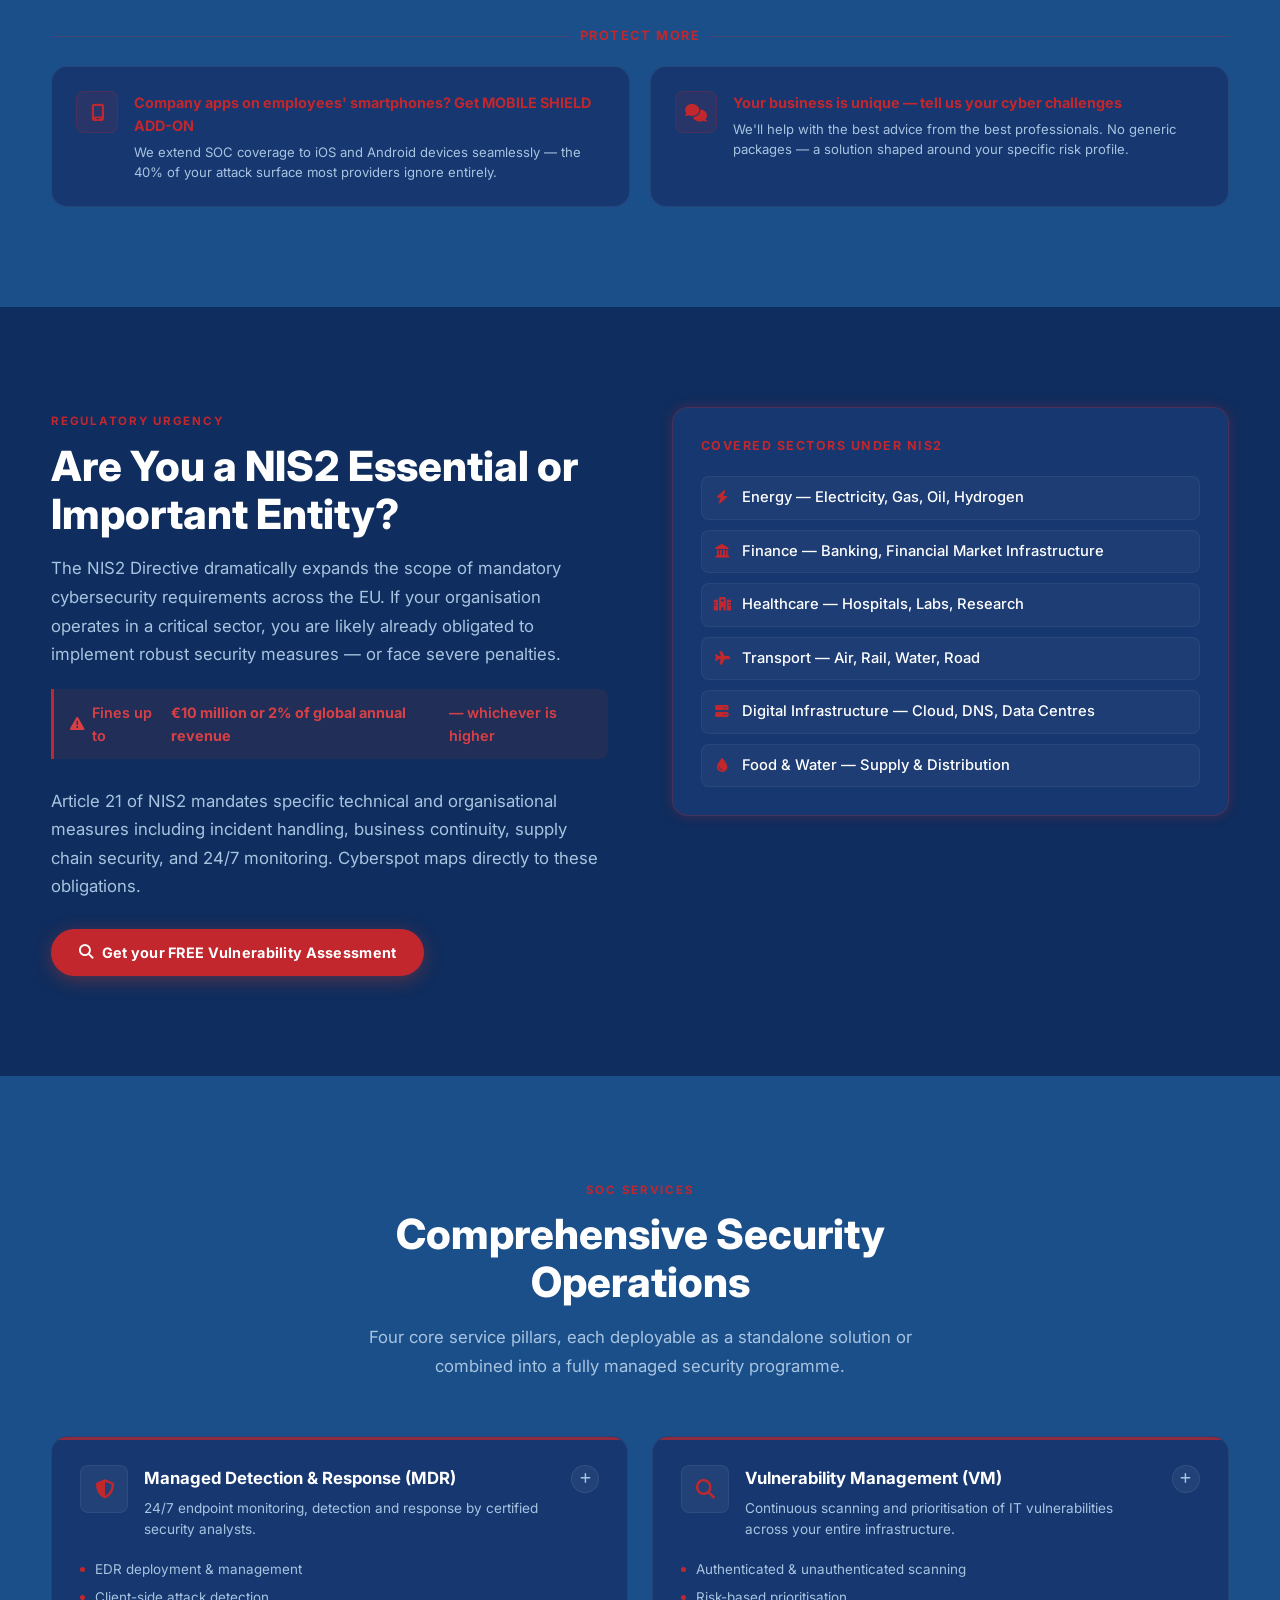
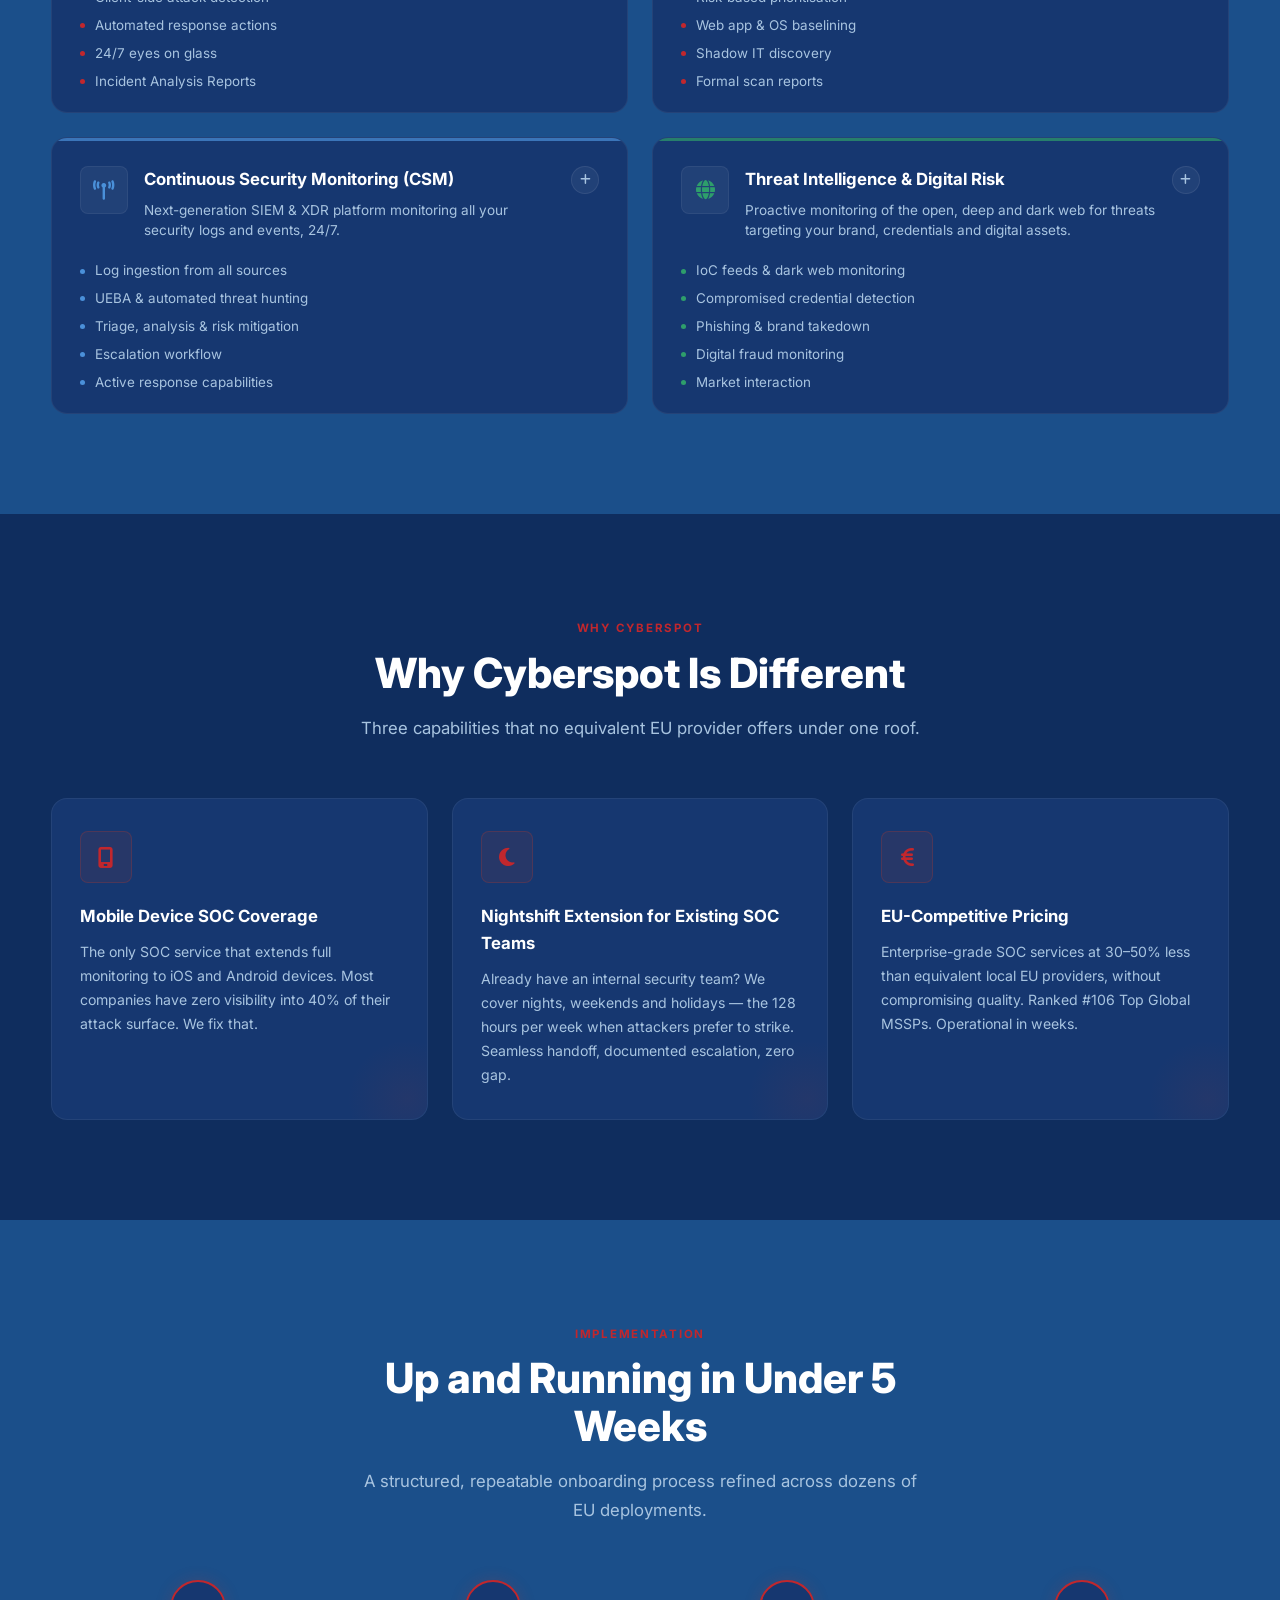
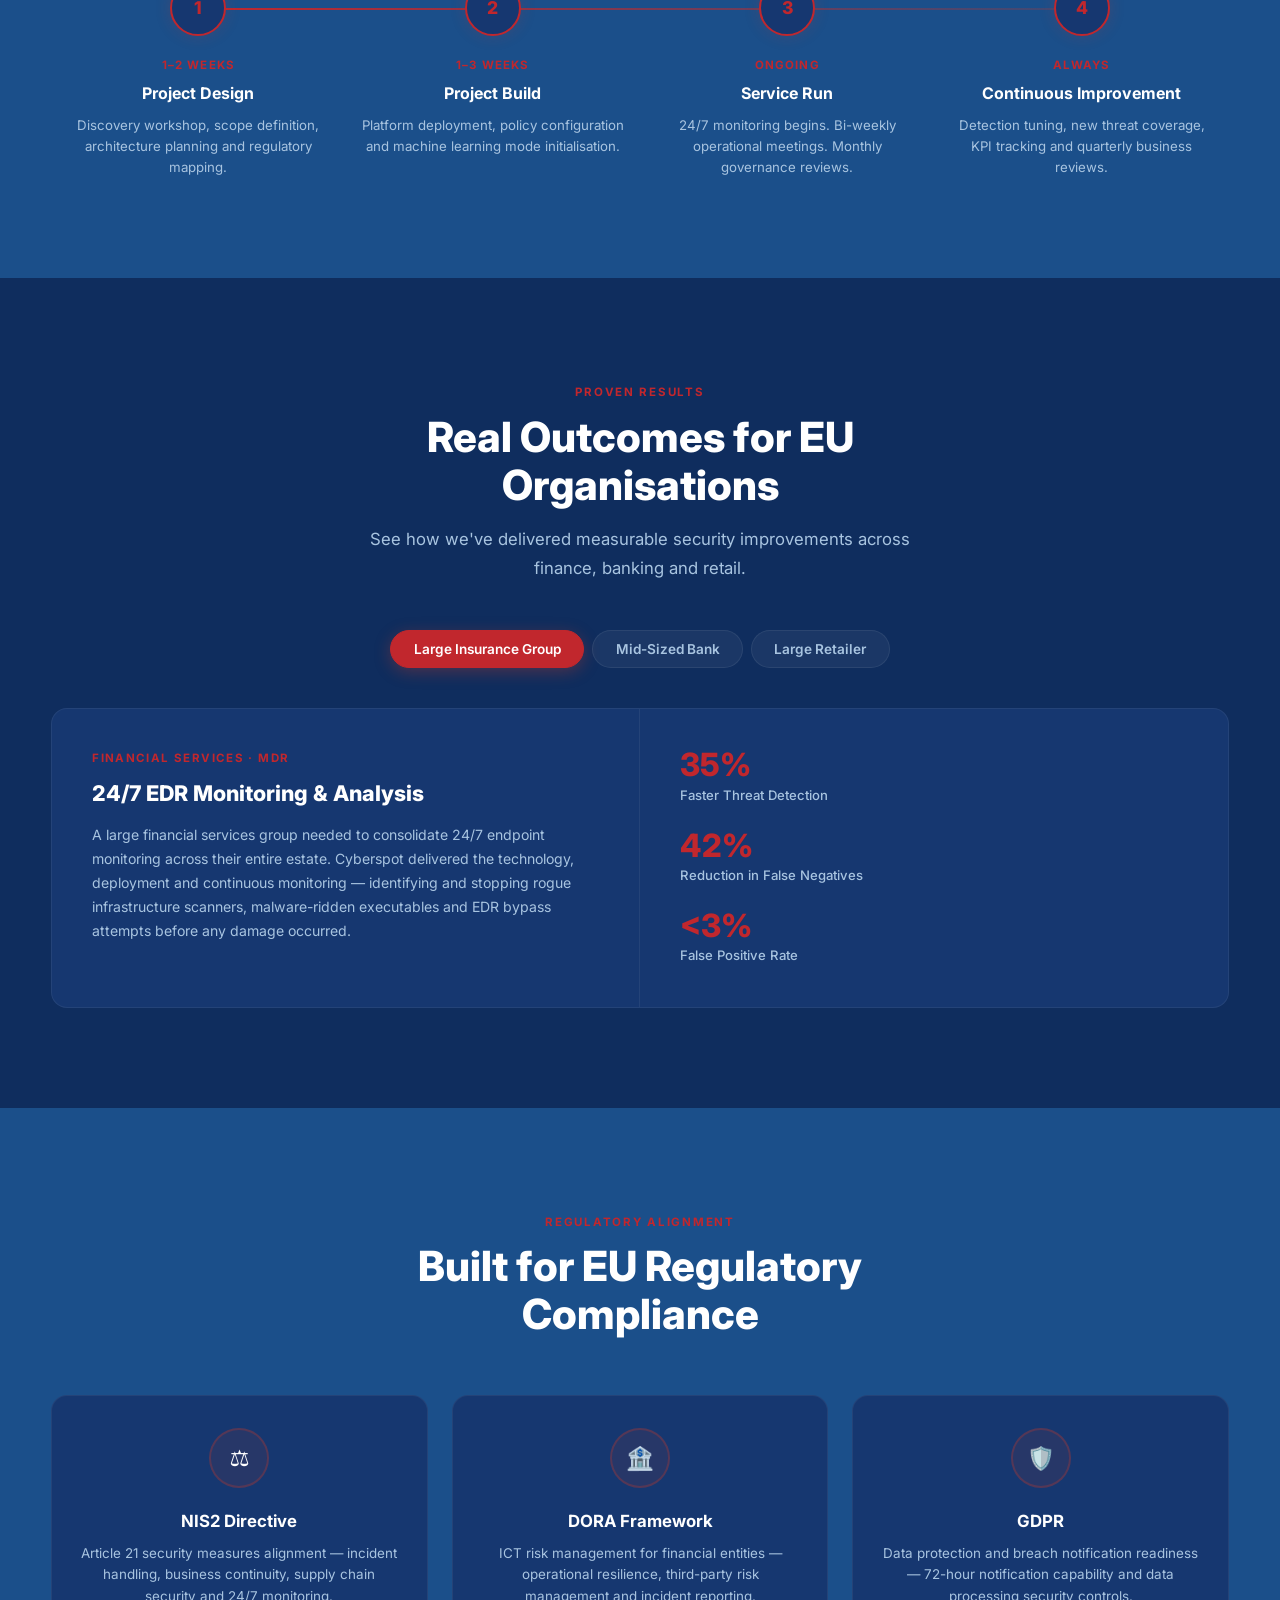
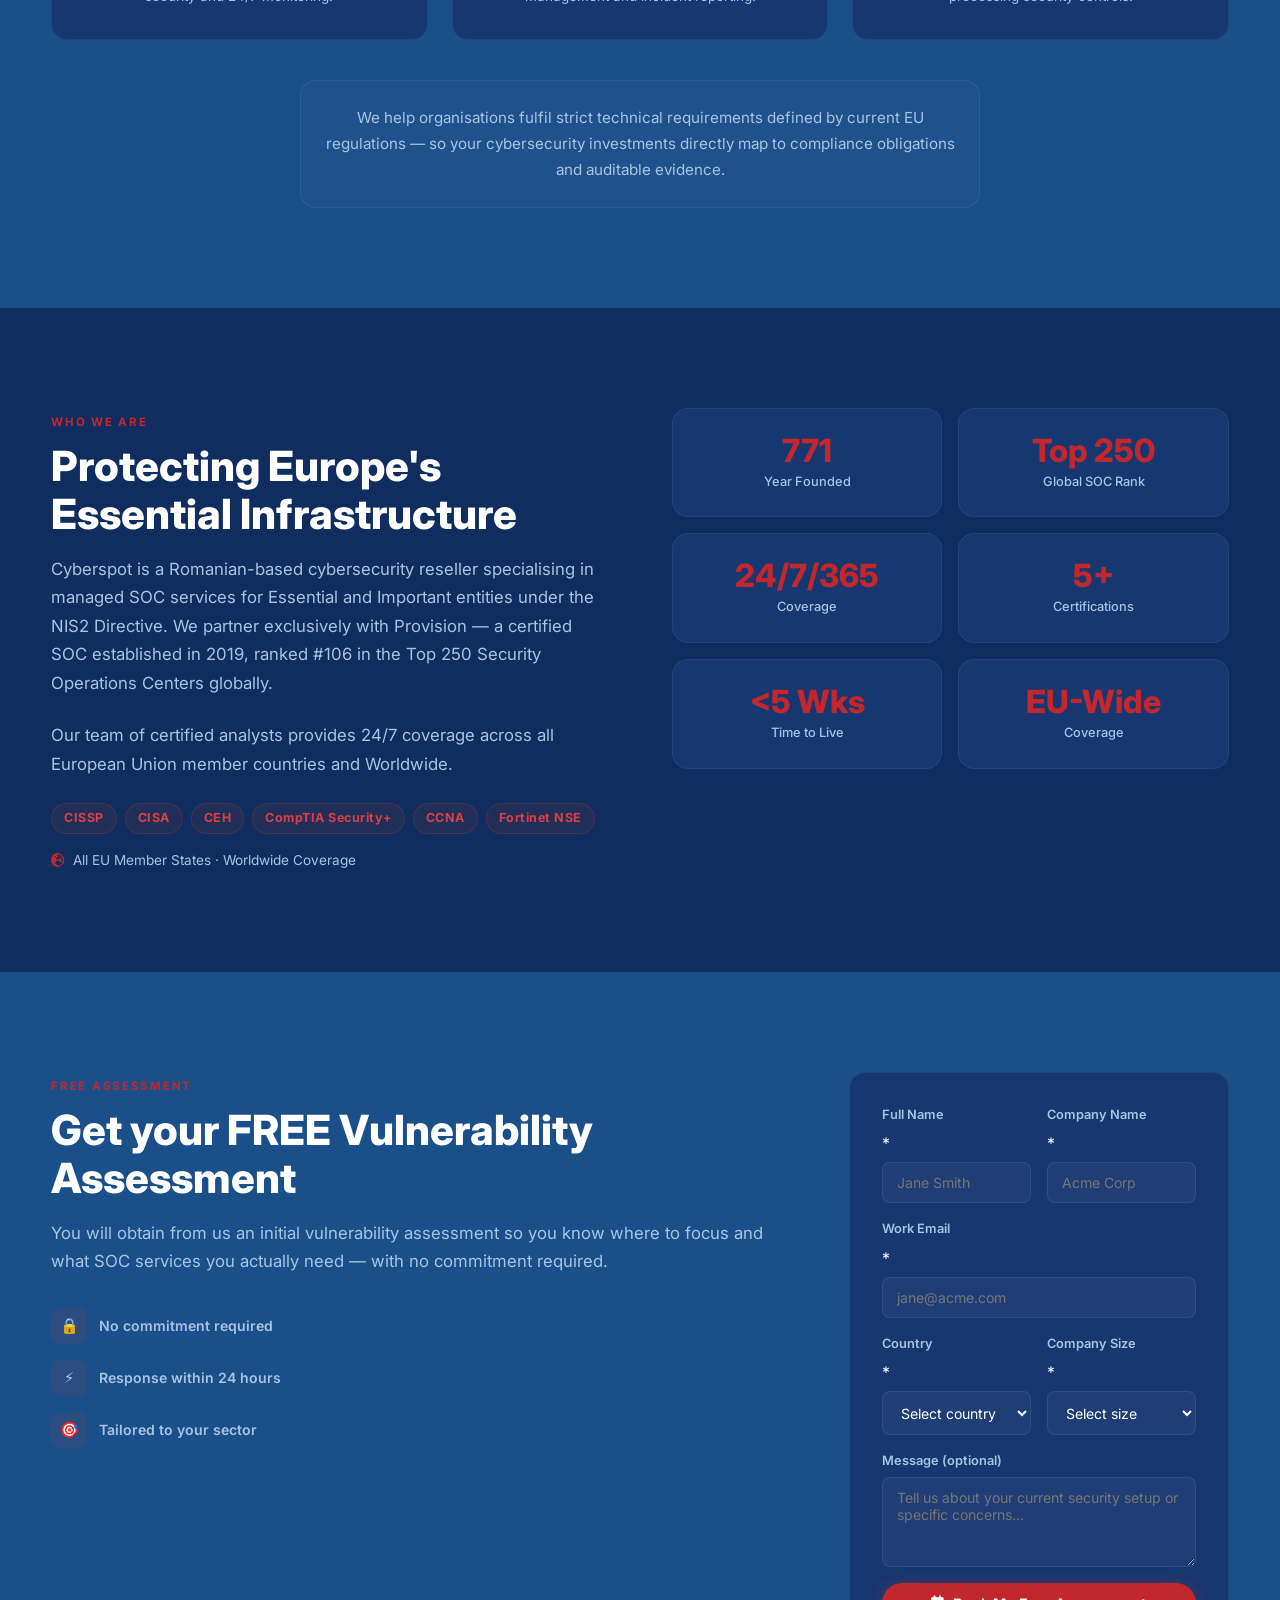
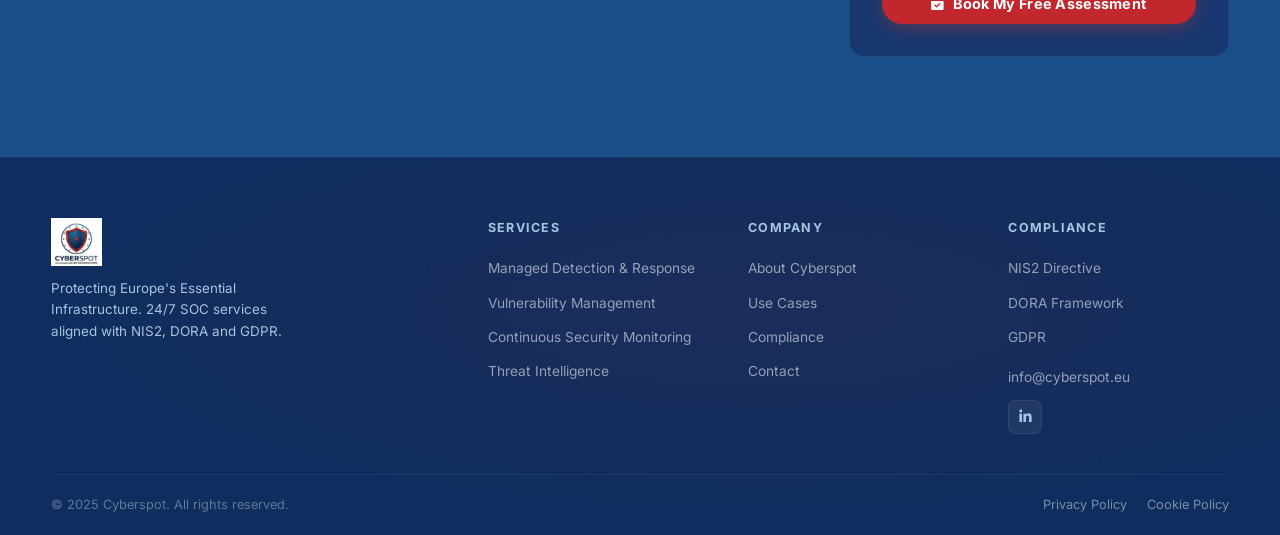
==== commit 12dd74d4: "v6.2 Remove Top from floating badge" ====
--- a/index.html
+++ b/index.html
@@ -125,7 +125,7 @@
 
   <!-- Floating badge -->
   <div class="hero-badge" aria-label="Recognition badge">
-    🏆 Powered by Provision<br/>Ranked #106 Top Global MSSPs
+    🏆 Powered by Provision<br/>Ranked #106 Global MSSPs
   </div>
 </section>
 
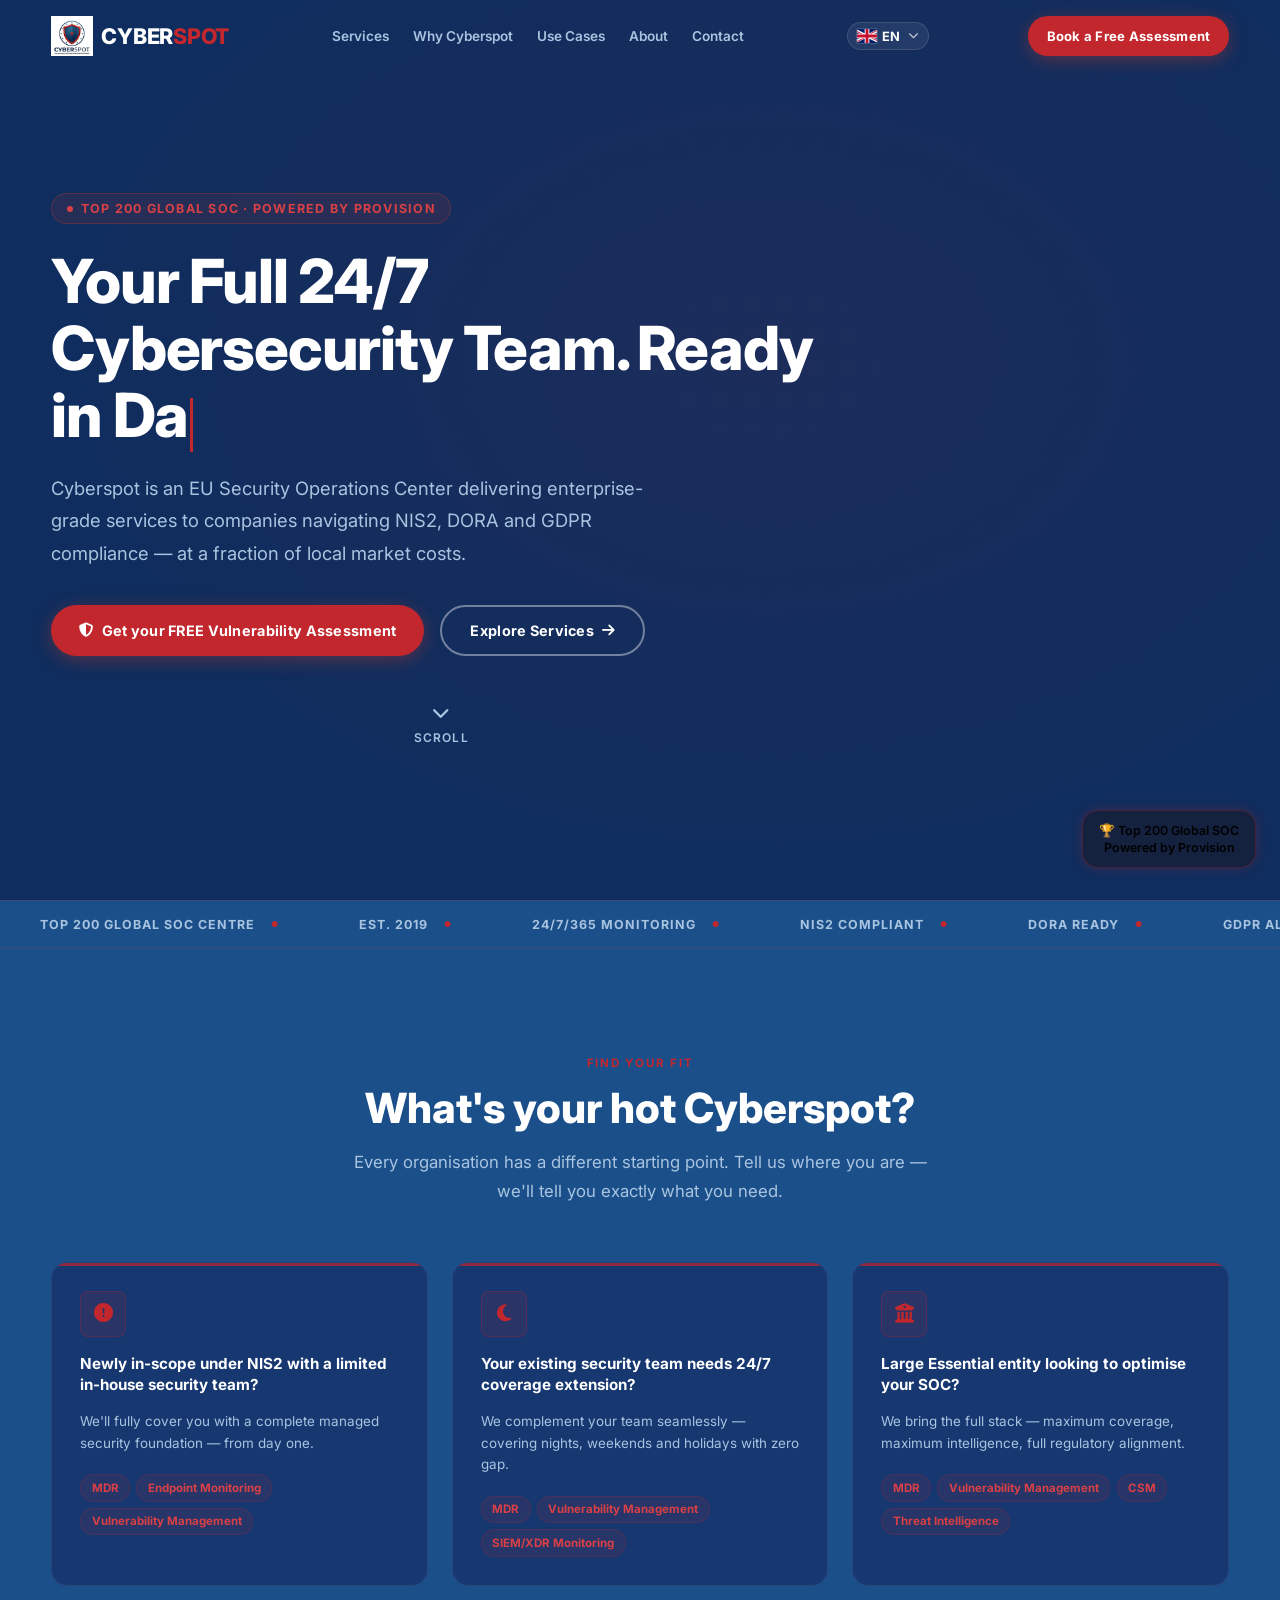
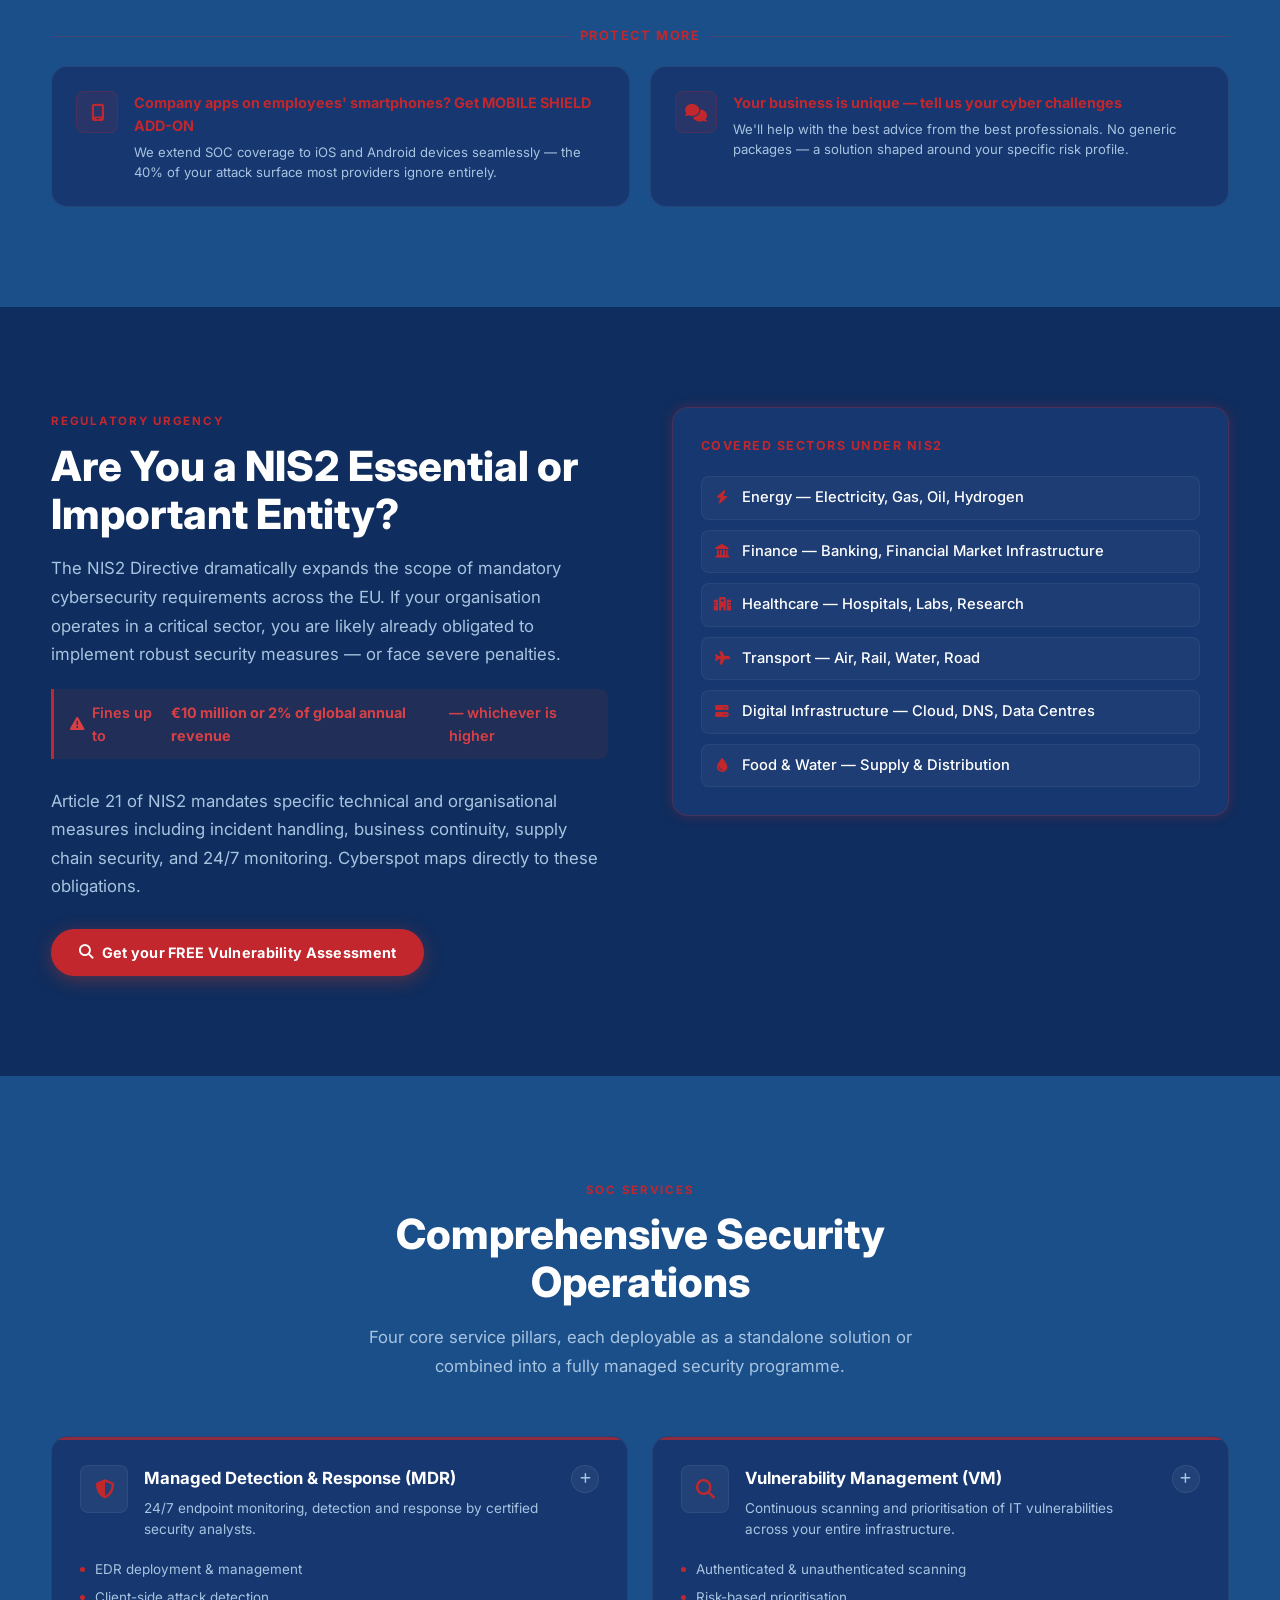
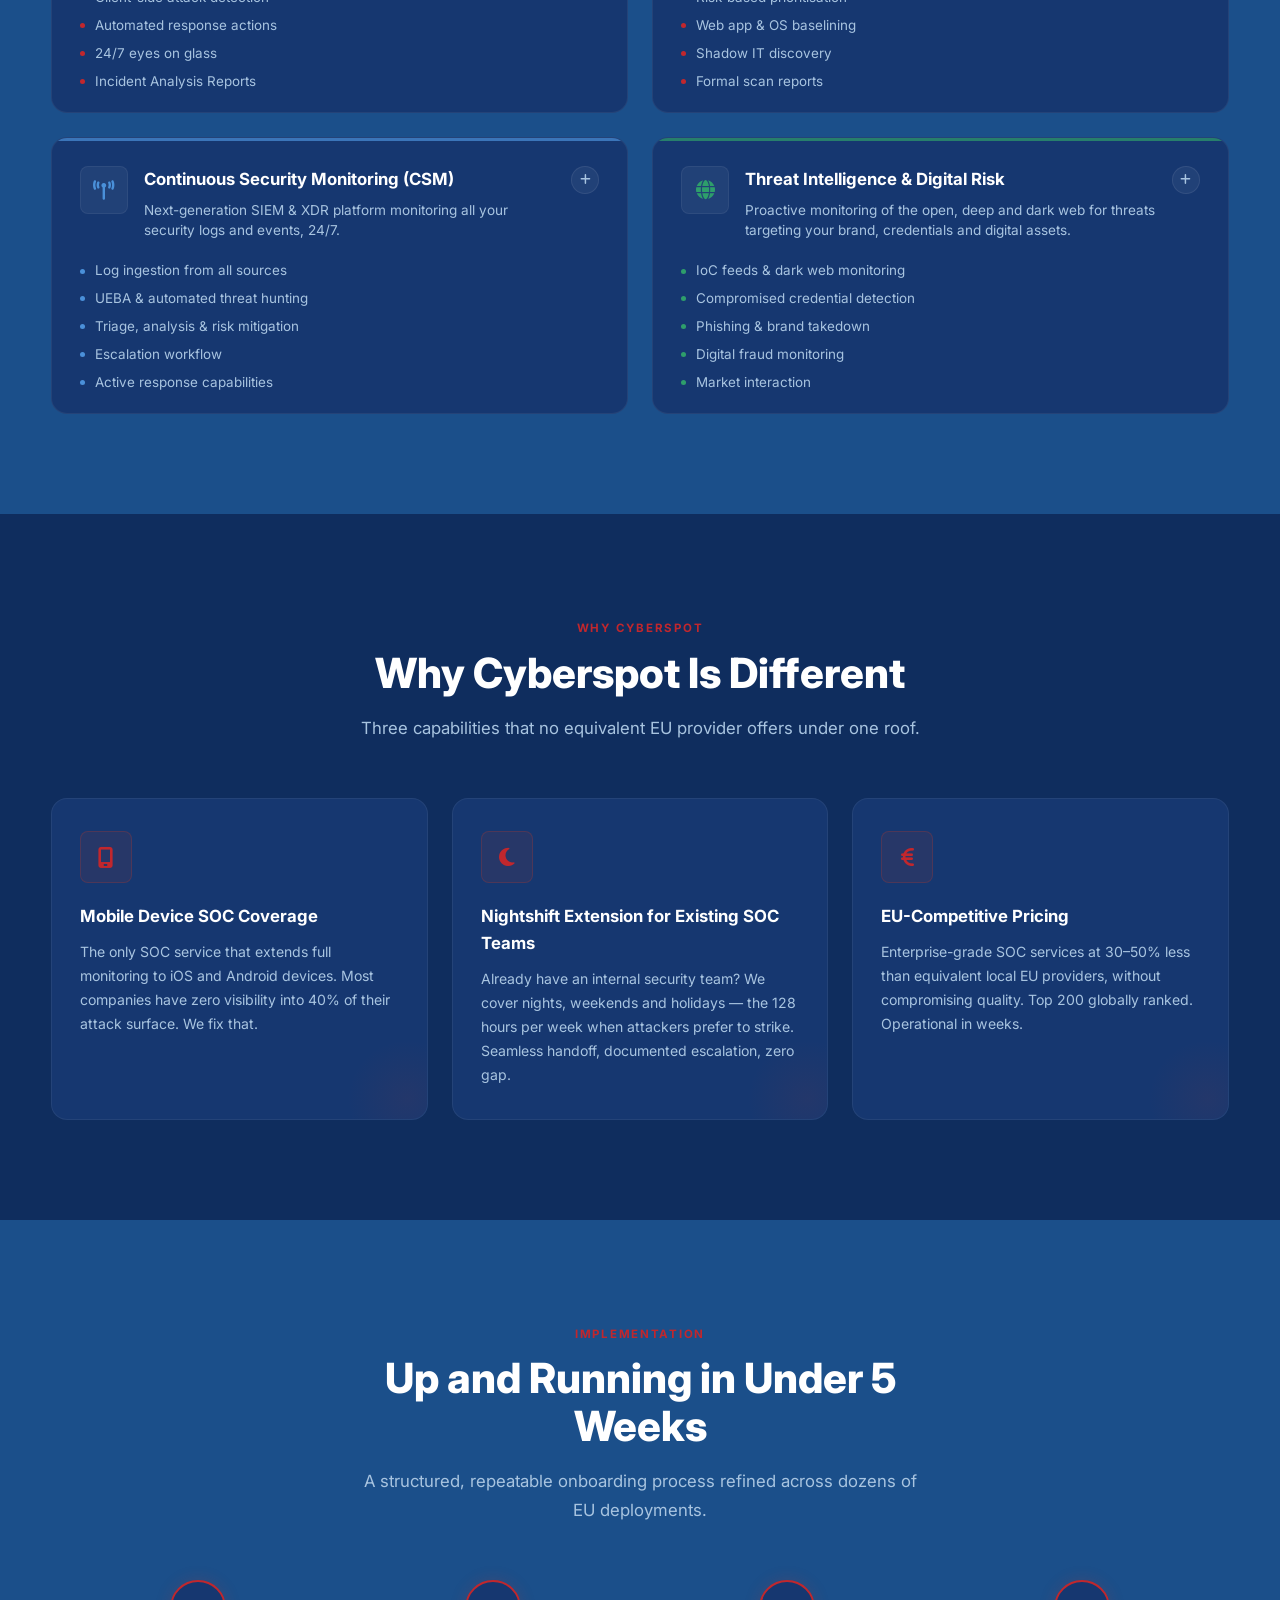
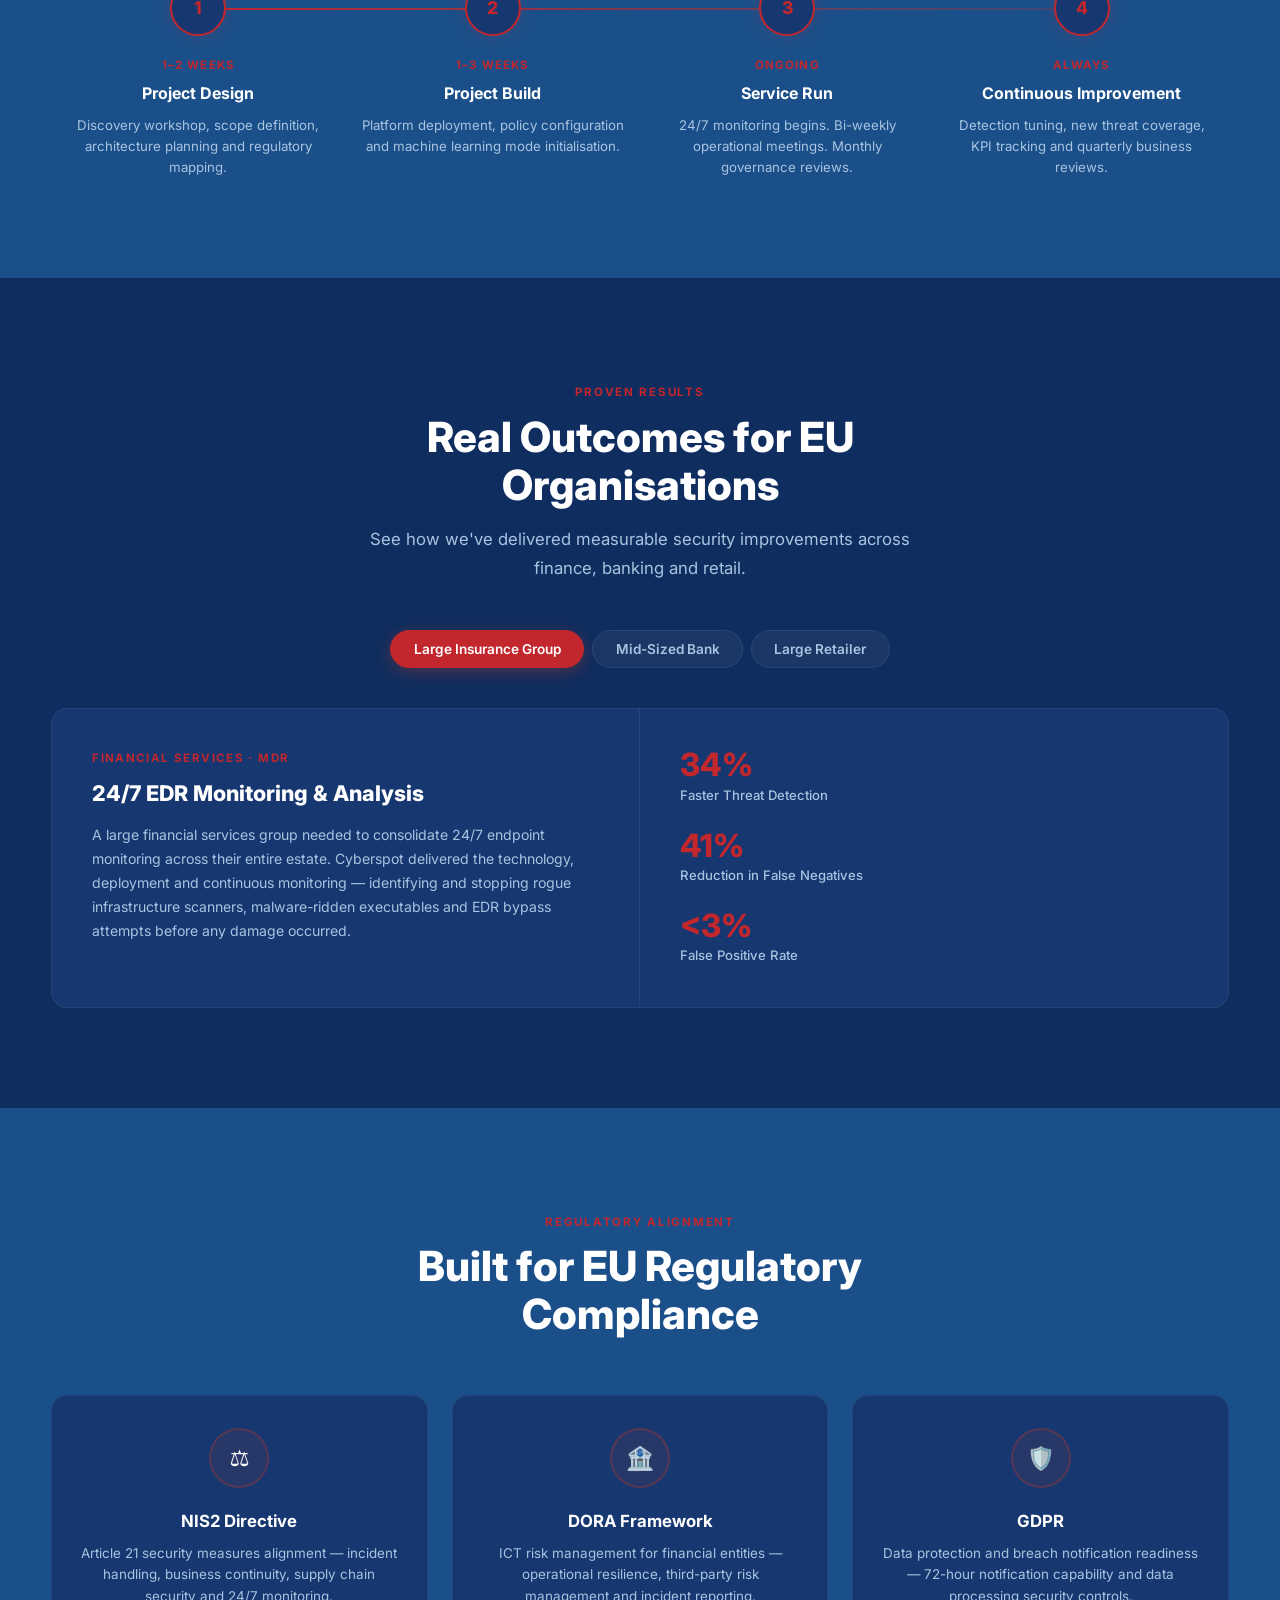
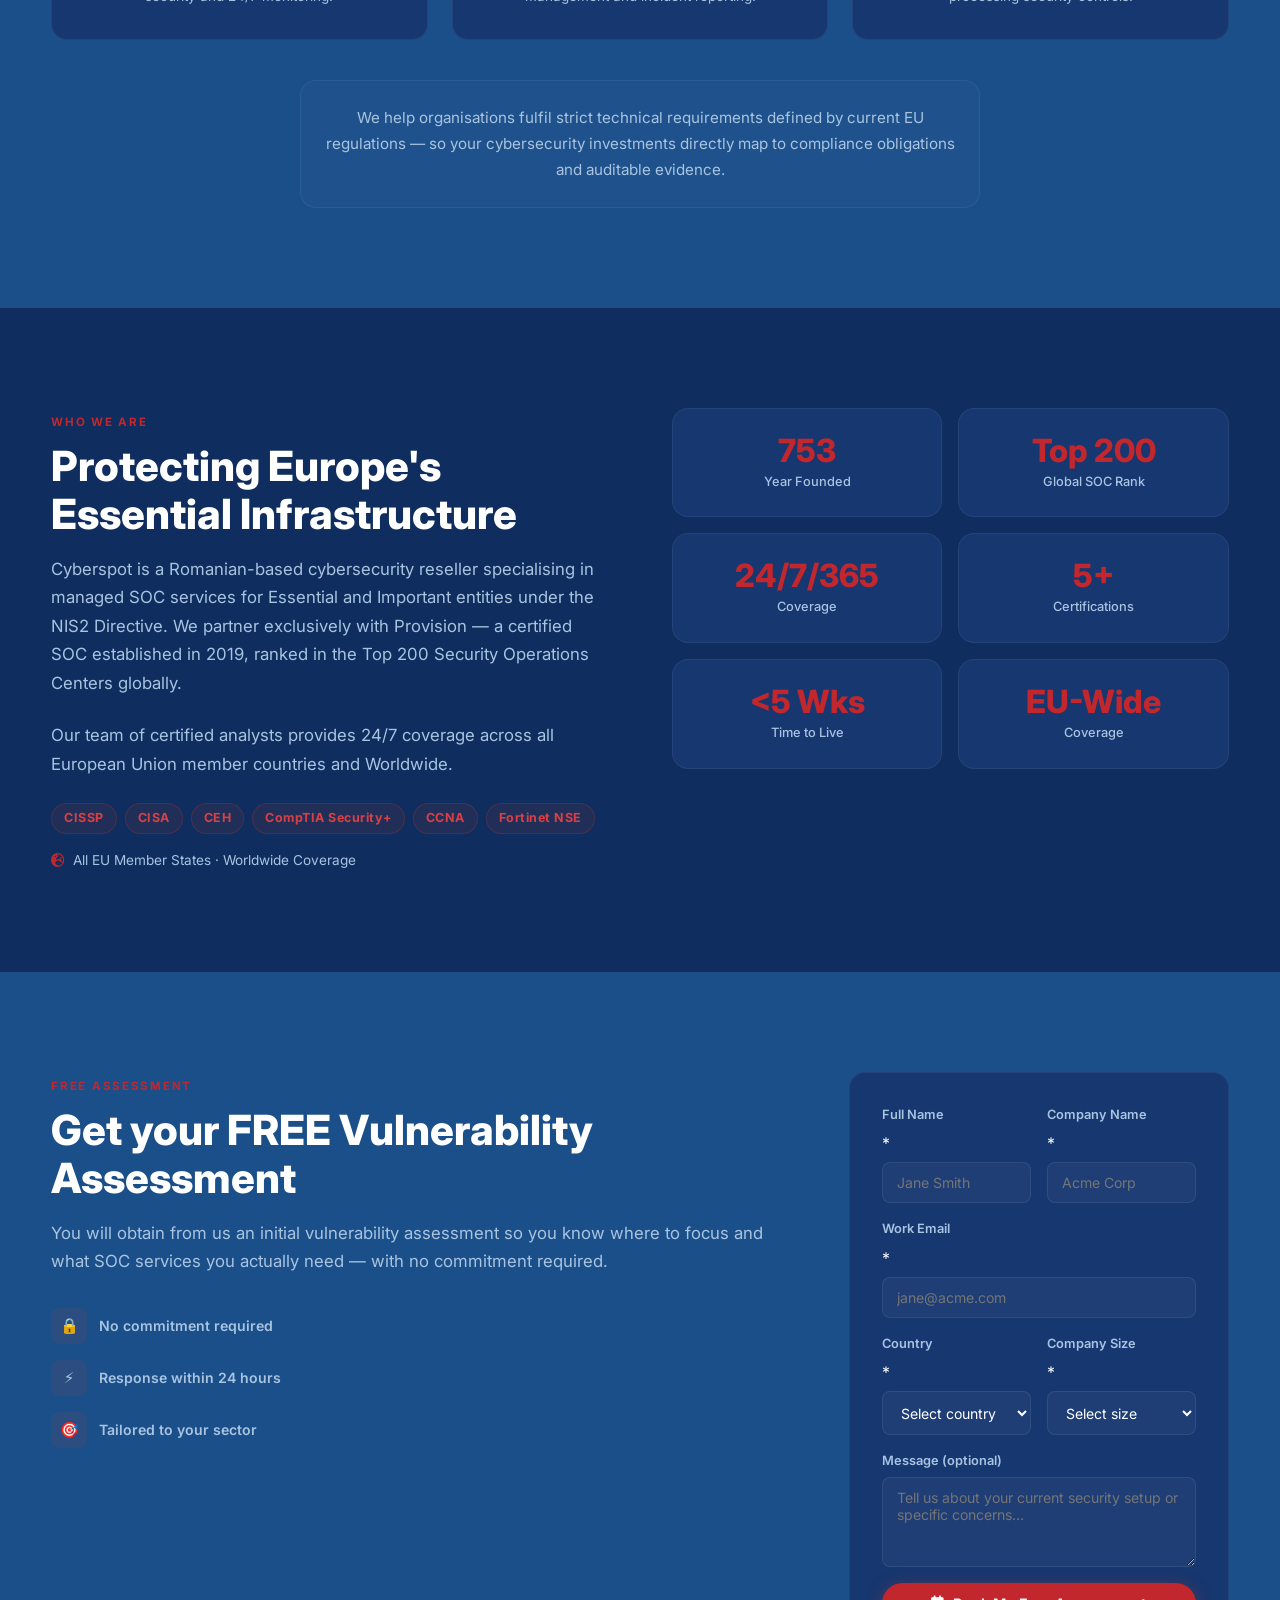
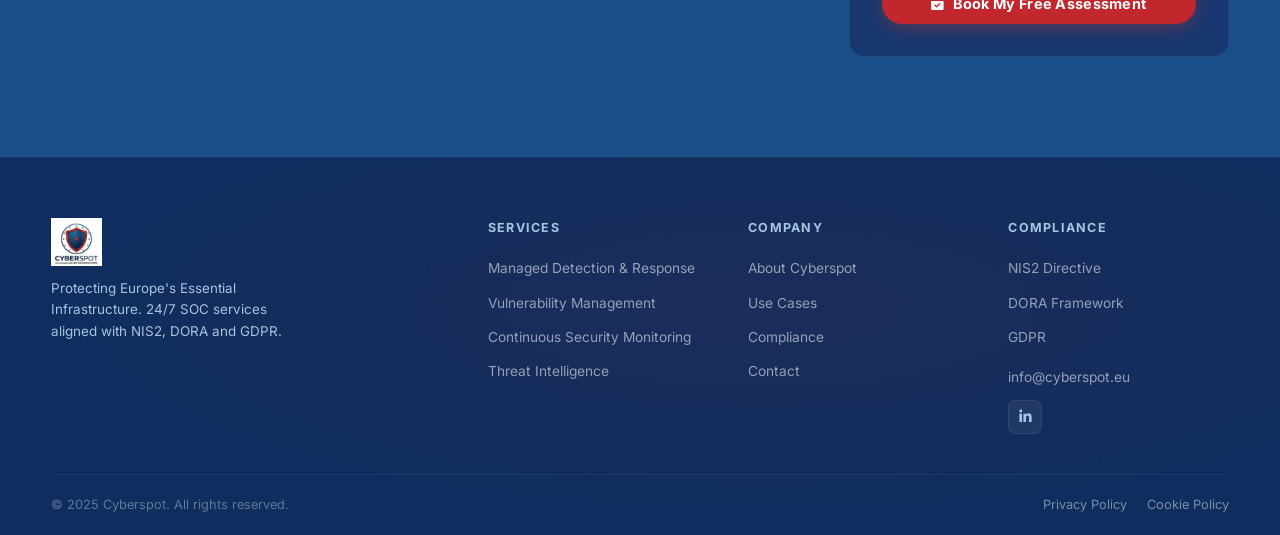
==== commit 6cfed20e: "v7.0 Hyperlink floating badge" ====
--- a/index.html
+++ b/index.html
@@ -4,7 +4,7 @@
   <meta charset="UTF-8" />
   <meta name="viewport" content="width=device-width, initial-scale=1.0" />
   <title>Cyberspot — Your 24/7 EU Security Operations Center</title>
-  <meta name="description" content="Cyberspot delivers enterprise-grade SOC services to EU companies navigating NIS2, DORA and GDPR compliance — at a fraction of local market costs. 24/7 monitoring, ranked #106 Top MSSPs globally." />
+  <meta name="description" content="Cyberspot delivers enterprise-grade SOC services to EU companies navigating NIS2, DORA and GDPR compliance — at a fraction of local market costs. 24/7 monitoring, Top 200 globally ranked." />
   <meta property="og:title" content="Cyberspot — Your 24/7 EU Security Operations Center" />
   <meta property="og:description" content="Enterprise-grade SOC services for EU companies. NIS2, DORA & GDPR compliant. Operational in under 5 weeks." />
   <meta property="og:image" content="https://cyberspot.eu/assets/images/logo.png" />
@@ -12,7 +12,7 @@
   <meta property="og:type" content="website" />
   <meta name="twitter:card" content="summary_large_image" />
   <meta name="twitter:title" content="Cyberspot — Your 24/7 EU Security Operations Center" />
-  <meta name="twitter:description" content="Enterprise SOC. NIS2/DORA/GDPR aligned. #106 Top 250 MSSPs globally. Operational in weeks." />
+  <meta name="twitter:description" content="Enterprise SOC. NIS2/DORA/GDPR aligned. Top 200 globally ranked. Operational in weeks." />
 
   <!-- Favicon (SVG inline) -->
   <link rel="icon" type="image/svg+xml" href="data:image/svg+xml,<svg xmlns='http://www.w3.org/2000/svg' viewBox='0 0 32 32'><rect width='32' height='32' fill='%230D0D1A' rx='6'/><path d='M16 4 L26 9 L26 16 C26 21.5 21.5 26.3 16 28 C10.5 26.3 6 21.5 6 16 L6 9 Z' fill='%23C0392B'/><circle cx='16' cy='16' r='3.5' fill='%230D0D1A'/></svg>" />
@@ -99,7 +99,7 @@
   <div class="container">
     <div class="hero-content">
 
-      <div class="hero-eyebrow reveal" data-i18n="hero_eyebrow">Top 250 Global SOC · Powered by Provision</div>
+      <div class="hero-eyebrow reveal" data-i18n="hero_eyebrow">Top 200 Global SOC · Powered by Provision</div>
 
       <h1 id="hero-headline" aria-label="Your Full 24/7 Cybersecurity Team. Ready in Days, Not Months."></h1>
 
@@ -124,10 +124,33 @@
   </div>
 
   <!-- Floating badge -->
-  <div class="hero-badge" aria-label="Recognition badge">
-    🏆 Powered by Provision<br/>Ranked #106 Global MSSPs
-  </div>
+  <button class="hero-badge" id="ranking-badge" aria-label="View Provision ranking details" aria-haspopup="dialog">
+    🏆 Top 200 Global SOC<br/>Powered by Provision
+  </button>
 </section>
+
+<!-- ============================================================
+     RANKING MODAL
+     ============================================================ -->
+<div class="ranking-modal-overlay" id="ranking-modal" role="dialog" aria-modal="true" aria-labelledby="ranking-modal-title" aria-hidden="true">
+  <div class="ranking-modal">
+    <button class="ranking-modal-close" id="ranking-modal-close" aria-label="Close dialog">
+      <i class="fa-solid fa-xmark" aria-hidden="true"></i>
+    </button>
+    <div class="ranking-modal-icon" aria-hidden="true">🏆</div>
+    <h3 class="ranking-modal-title" id="ranking-modal-title" data-i18n="ranking_title">Globally Ranked SOC</h3>
+    <p class="ranking-modal-body" data-i18n="ranking_body">
+      Cyberspot partners exclusively with Provision, a Security Operations Center ranked among the world's
+      Top 250 Managed Security Service Providers in the 2025 MSSP Alert Top 250 — an independent, industry-recognised
+      global ranking.
+    </p>
+    <a href="https://www.msspalert.com/top-250-2025?page=11" target="_blank" rel="noopener noreferrer" class="btn btn-primary ranking-modal-btn">
+      <span data-i18n="ranking_verify">Verify on MSSP Alert</span>
+      <i class="fa-solid fa-arrow-up-right-from-square" aria-hidden="true"></i>
+    </a>
+    <p class="ranking-modal-note" data-i18n="ranking_note">Opens the official MSSP Alert ranking in a new tab.</p>
+  </div>
+</div>
 
 <!-- ============================================================
      TRUST BAR
@@ -135,7 +158,7 @@
 <section id="trust-bar" aria-label="Trust indicators">
   <div class="ticker-track" aria-hidden="true">
     <!-- repeated twice for seamless loop -->
-    <span class="ticker-item">Top 250 Global SOC Centre</span>
+    <span class="ticker-item">Top 200 Global SOC Centre</span>
     <span class="ticker-item">Est. 2019</span>
     <span class="ticker-item">24/7/365 Monitoring</span>
     <span class="ticker-item">NIS2 Compliant</span>
@@ -145,7 +168,7 @@
     <span class="ticker-item">&lt;8% False Positive Rate</span>
     <span class="ticker-item">77% Faster Threat Detection</span>
     <span class="ticker-item">93% Reduction in False Negatives</span>
-    <span class="ticker-item">Top 250 Global SOC Centre</span>
+    <span class="ticker-item">Top 200 Global SOC Centre</span>
     <span class="ticker-item">Est. 2019</span>
     <span class="ticker-item">24/7/365 Monitoring</span>
     <span class="ticker-item">NIS2 Compliant</span>
@@ -508,7 +531,7 @@
         <h3 data-i18n="uvp3_title">EU-Competitive Pricing</h3>
         <p>
           Enterprise-grade SOC services at 30–50% less than equivalent local EU providers,
-          without compromising quality. Ranked #106 Top Global MSSPs. Operational in weeks.
+          without compromising quality. Top 200 globally ranked. Operational in weeks.
         </p>
       </div>
 
@@ -737,7 +760,7 @@
         <p class="section-sub">
           Cyberspot is a Romanian-based cybersecurity reseller specialising in managed SOC services for
           Essential and Important entities under the NIS2 Directive. We partner exclusively with
-          Provision — a certified SOC established in 2019, ranked #106 in the Top 250 Security
+          Provision — a certified SOC established in 2019, ranked in the Top 200 Security
           Operations Centers globally.
         </p>
         <p class="section-sub" style="margin-top:1rem;">
@@ -764,7 +787,7 @@
           <div class="stat-desc">Year Founded</div>
         </div>
         <div class="stat-card">
-          <div class="big-num">Top 250</div>
+          <div class="big-num">Top 200</div>
           <div class="stat-desc">Global SOC Rank</div>
         </div>
         <div class="stat-card">
--- a/assets/css/styles.css
+++ b/assets/css/styles.css
@@ -1705,3 +1705,106 @@
   .lp-hero { padding: 110px 0 45px; }
   .lp-content { font-size: 0.96rem; }
 }
+
+/* ============================================================
+   RANKING MODAL
+   ============================================================ */
+/* Make the badge look clickable */
+.hero-badge {
+  cursor: pointer;
+  font-family: var(--font);
+  border: 1px solid var(--border);
+  transition: transform 0.2s ease, box-shadow 0.2s ease, border-color 0.2s ease;
+}
+.hero-badge:hover {
+  transform: translateY(-3px) scale(1.02);
+  box-shadow: var(--glow);
+  border-color: var(--primary);
+}
+.hero-badge:focus-visible {
+  outline: 2px solid var(--accent);
+  outline-offset: 3px;
+}
+
+.ranking-modal-overlay {
+  position: fixed;
+  inset: 0;
+  z-index: 3000;
+  display: flex;
+  align-items: center;
+  justify-content: center;
+  padding: 1.5rem;
+  background: rgba(5, 15, 35, 0.75);
+  backdrop-filter: blur(6px);
+  -webkit-backdrop-filter: blur(6px);
+  opacity: 0;
+  visibility: hidden;
+  transition: opacity 0.28s ease, visibility 0.28s ease;
+}
+.ranking-modal-overlay.open {
+  opacity: 1;
+  visibility: visible;
+}
+.ranking-modal {
+  position: relative;
+  background: linear-gradient(150deg, var(--bg-card) 0%, var(--bg-card-2) 100%);
+  border: 1px solid var(--border);
+  border-radius: var(--radius-lg);
+  padding: 2.5rem 2rem 2rem;
+  max-width: 440px;
+  width: 100%;
+  text-align: center;
+  box-shadow: 0 24px 60px rgba(0,0,0,0.5), var(--glow-sm);
+  transform: translateY(16px) scale(0.97);
+  transition: transform 0.28s ease;
+}
+.ranking-modal-overlay.open .ranking-modal {
+  transform: translateY(0) scale(1);
+}
+.ranking-modal-close {
+  position: absolute;
+  top: 0.85rem; right: 0.85rem;
+  width: 34px; height: 34px;
+  border-radius: 50%;
+  background: rgba(255,255,255,0.06);
+  border: 1px solid rgba(255,255,255,0.1);
+  color: var(--text-muted);
+  font-size: 0.95rem;
+  display: flex; align-items: center; justify-content: center;
+  cursor: pointer;
+  transition: all var(--transition);
+}
+.ranking-modal-close:hover {
+  background: var(--primary);
+  color: #fff;
+  border-color: var(--primary);
+}
+.ranking-modal-icon {
+  font-size: 2.75rem;
+  margin-bottom: 0.75rem;
+  line-height: 1;
+}
+.ranking-modal-title {
+  font-size: 1.4rem;
+  font-weight: 800;
+  color: #fff;
+  margin-bottom: 0.85rem;
+  letter-spacing: -0.01em;
+}
+.ranking-modal-body {
+  font-size: 0.95rem;
+  line-height: 1.7;
+  color: var(--text-muted);
+  margin-bottom: 1.5rem;
+}
+.ranking-modal-btn {
+  width: 100%;
+  justify-content: center;
+  font-size: 0.92rem;
+}
+.ranking-modal-note {
+  font-size: 0.78rem;
+  color: var(--mutedDark, #6B8FAF);
+  margin-top: 0.85rem;
+  opacity: 0.8;
+}
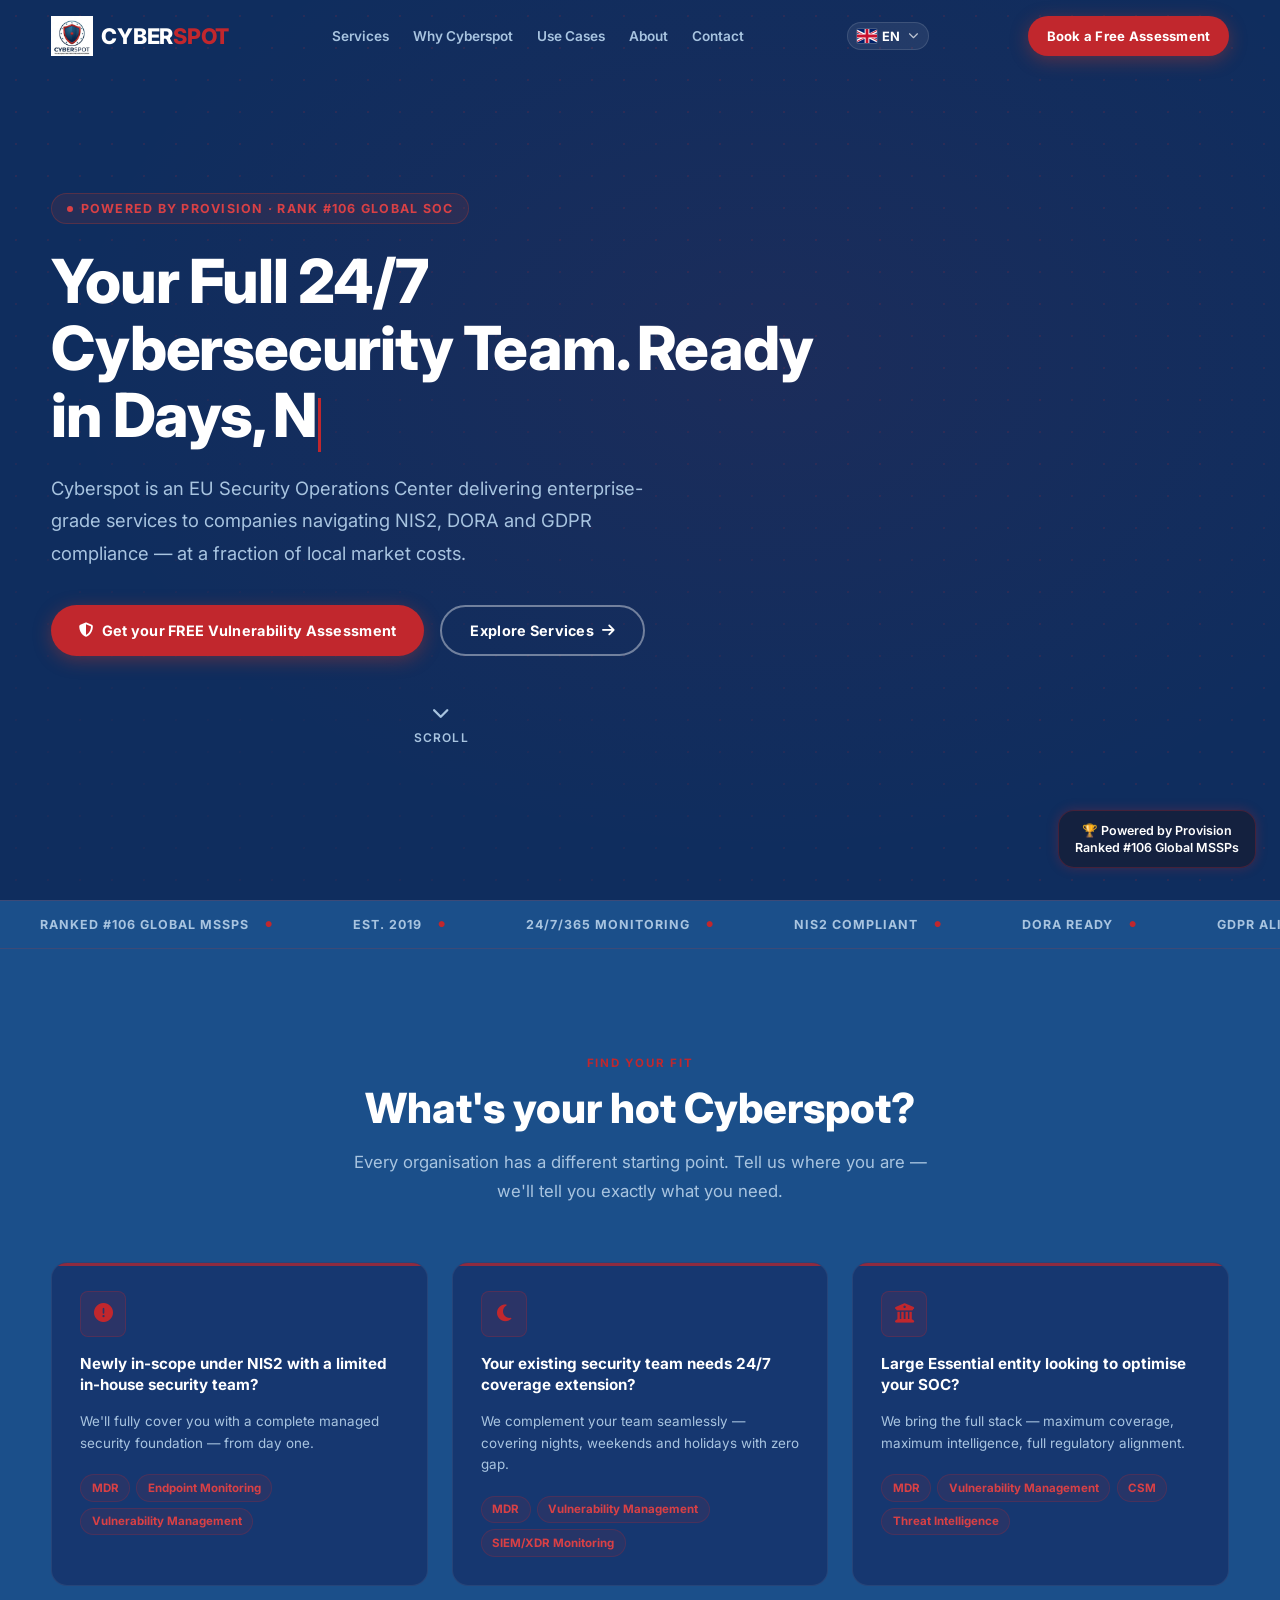
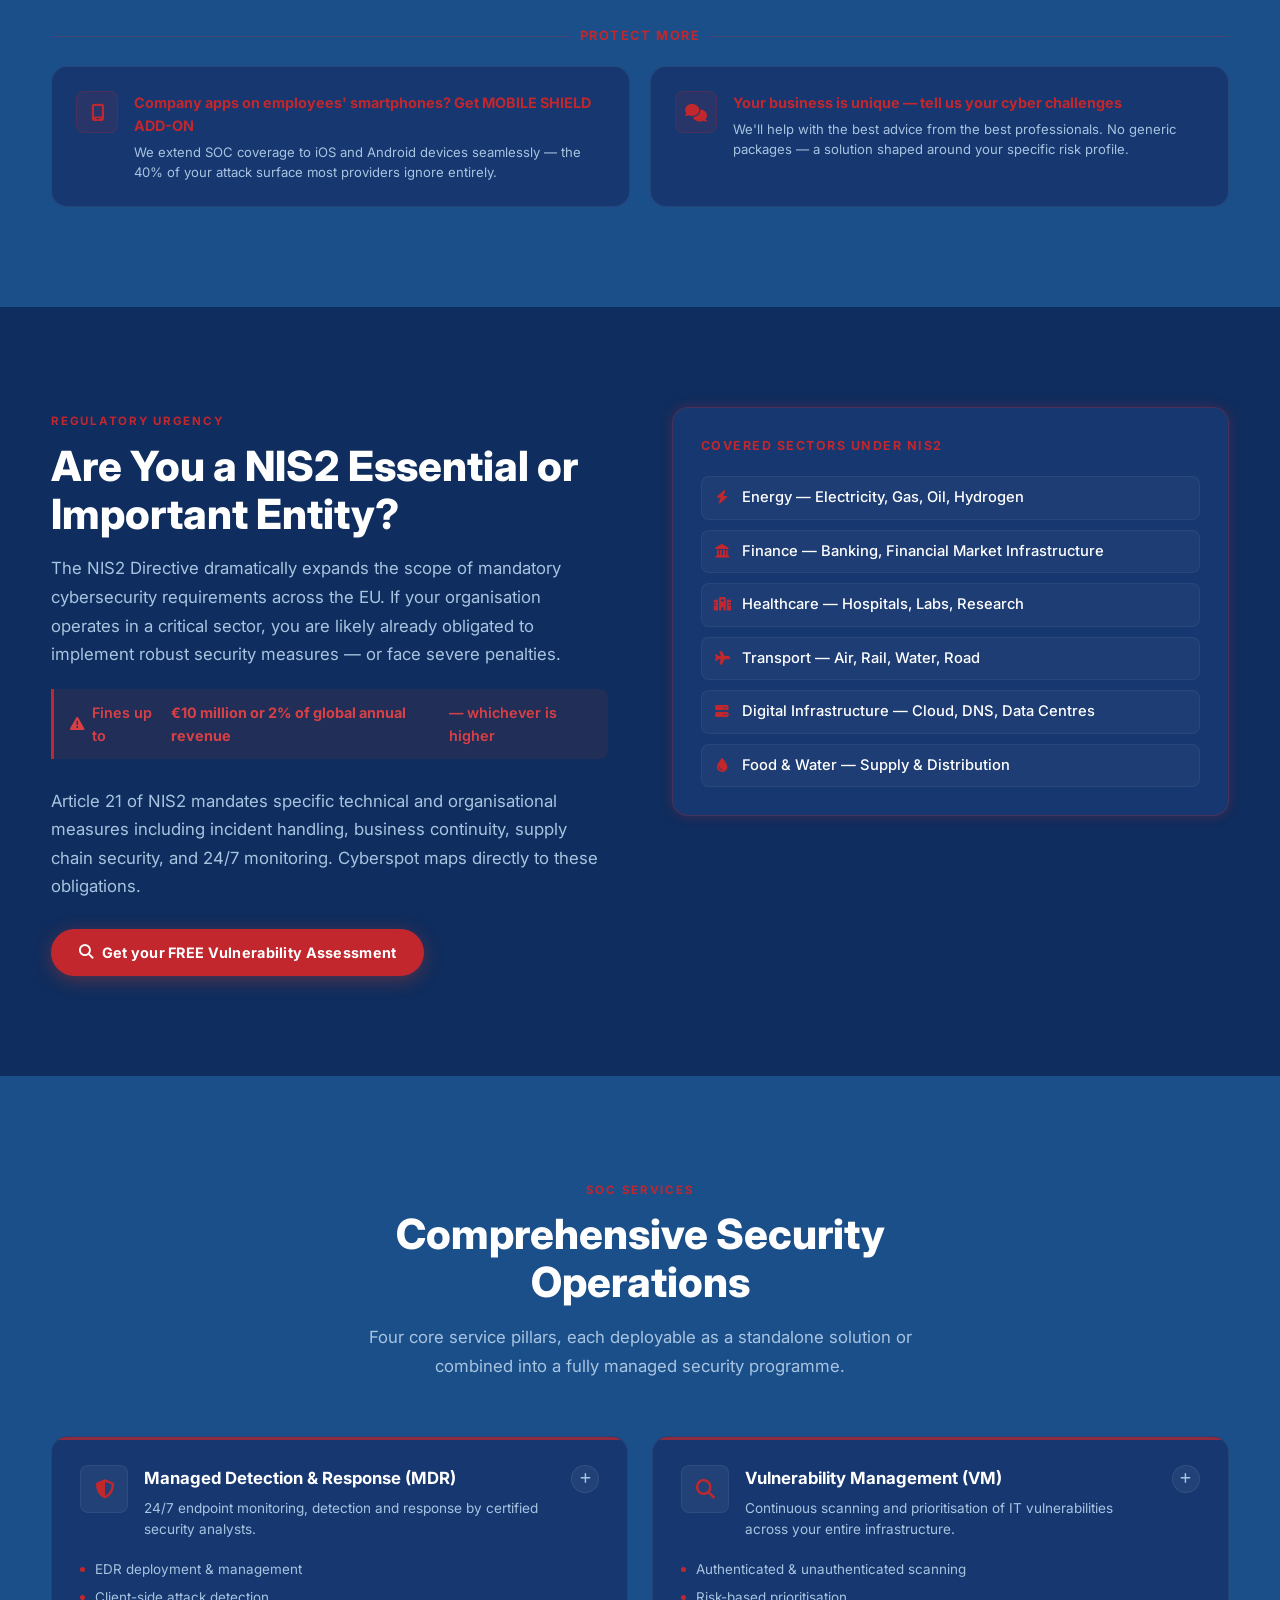
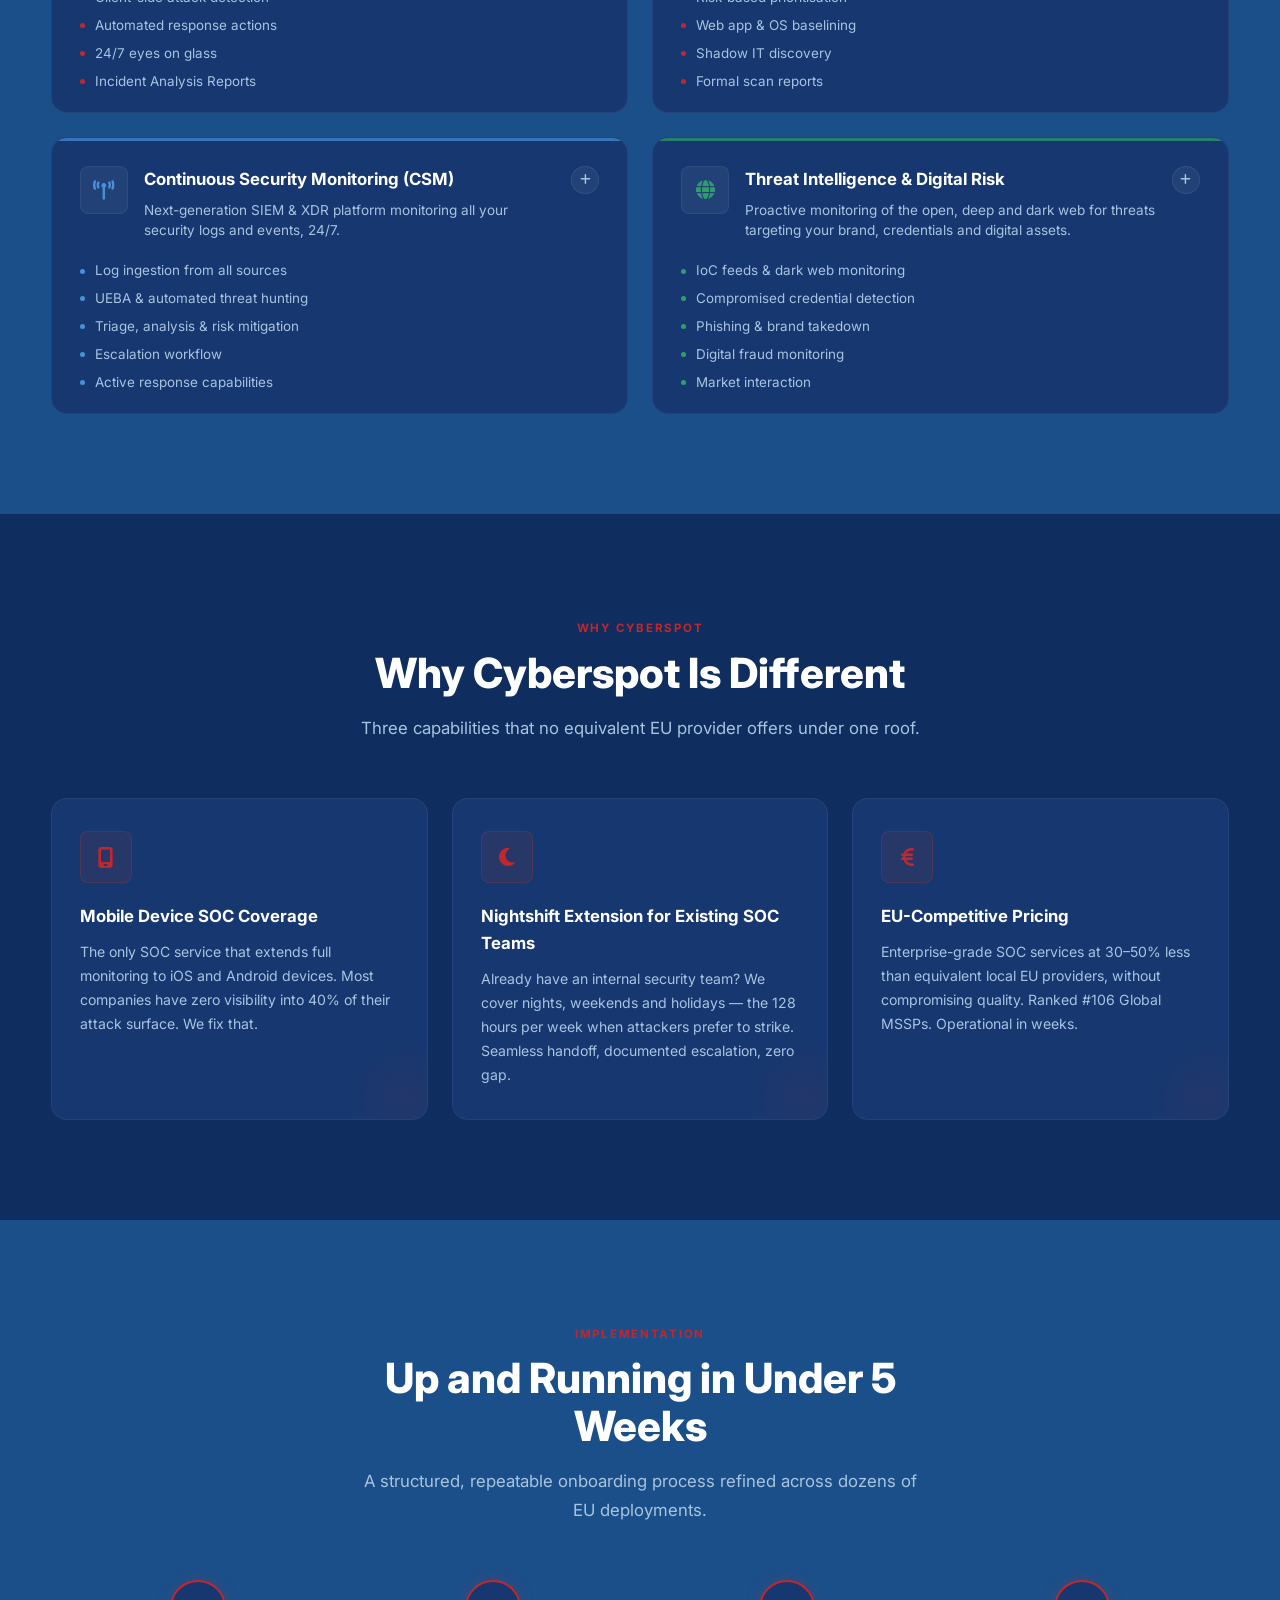
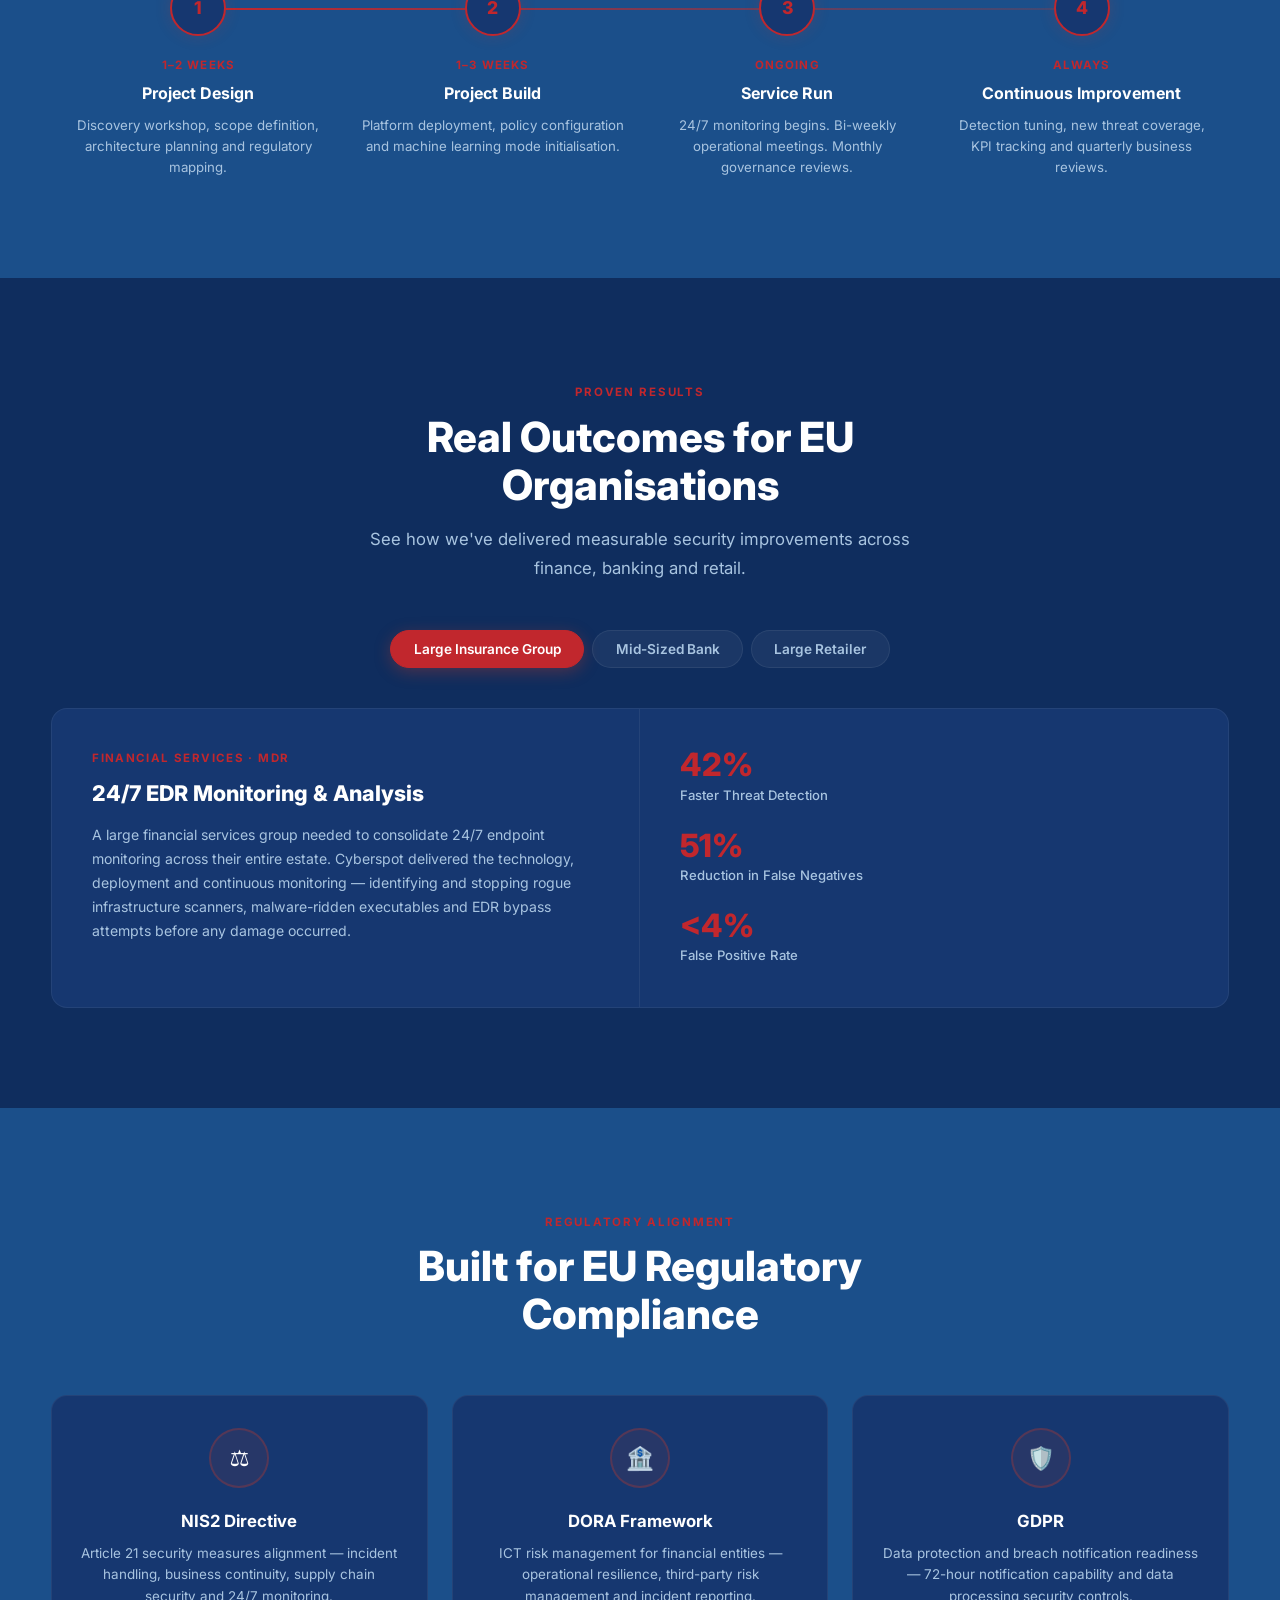
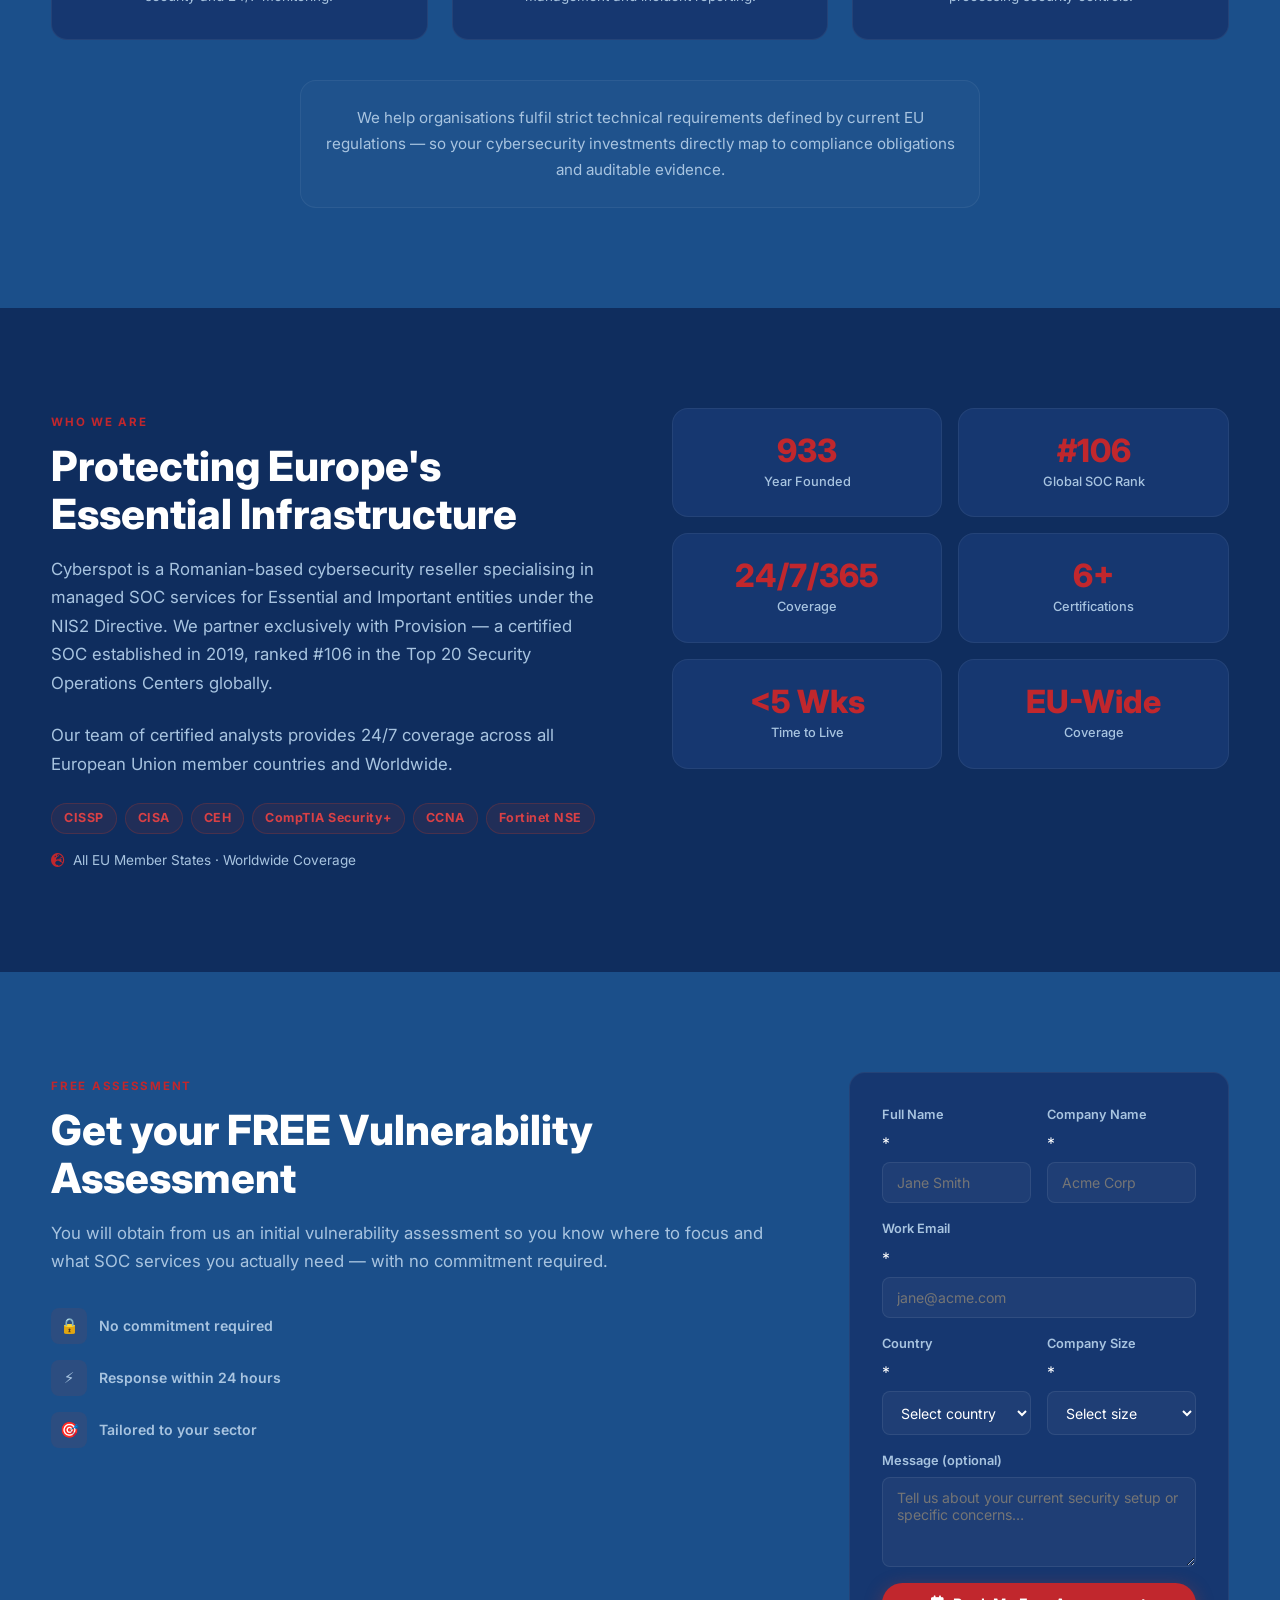
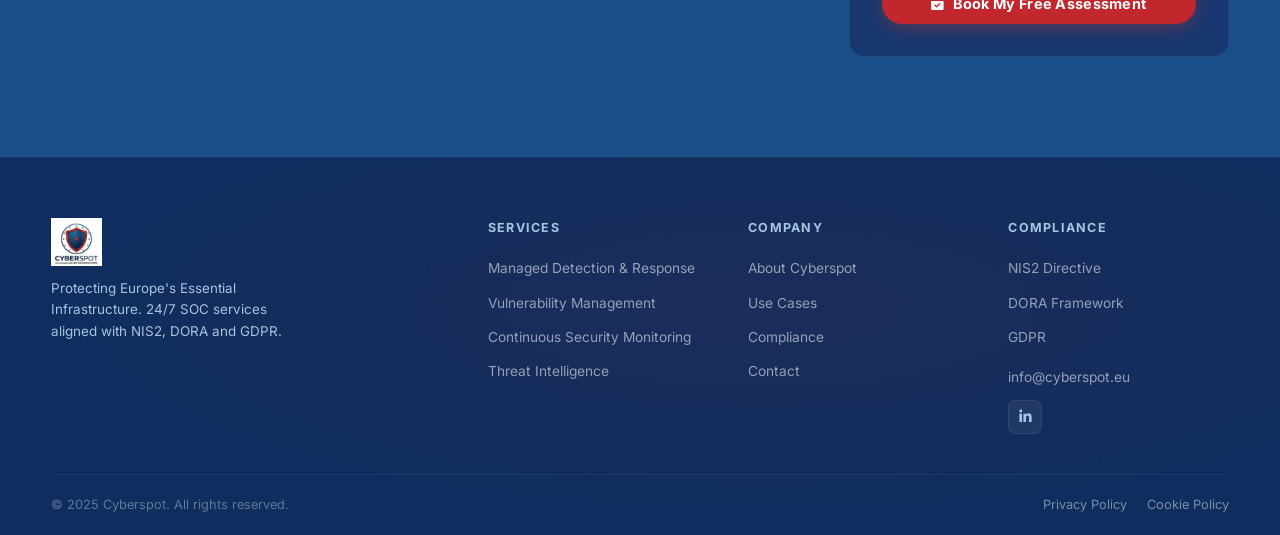
==== commit da7d7a56: "v7.2 Update manually rank 200 to #106" ====
--- a/index.html
+++ b/index.html
@@ -12,7 +12,7 @@
   <meta property="og:type" content="website" />
   <meta name="twitter:card" content="summary_large_image" />
   <meta name="twitter:title" content="Cyberspot — Your 24/7 EU Security Operations Center" />
-  <meta name="twitter:description" content="Enterprise SOC. NIS2/DORA/GDPR aligned. Top 200 globally ranked. Operational in weeks." />
+  <meta name="twitter:description" content="Enterprise SOC. NIS2/DORA/GDPR aligned. Ranked #106 Global MSSPs. Operational in weeks." />
 
   <!-- Favicon (SVG inline) -->
   <link rel="icon" type="image/svg+xml" href="data:image/svg+xml,<svg xmlns='http://www.w3.org/2000/svg' viewBox='0 0 32 32'><rect width='32' height='32' fill='%230D0D1A' rx='6'/><path d='M16 4 L26 9 L26 16 C26 21.5 21.5 26.3 16 28 C10.5 26.3 6 21.5 6 16 L6 9 Z' fill='%23C0392B'/><circle cx='16' cy='16' r='3.5' fill='%230D0D1A'/></svg>" />
@@ -99,7 +99,7 @@
   <div class="container">
     <div class="hero-content">
 
-      <div class="hero-eyebrow reveal" data-i18n="hero_eyebrow">Top 200 Global SOC · Powered by Provision</div>
+      <div class="hero-eyebrow reveal" data-i18n="hero_eyebrow">Powered by Provision · Ranked #106 Global MSSPs</div>
 
       <h1 id="hero-headline" aria-label="Your Full 24/7 Cybersecurity Team. Ready in Days, Not Months."></h1>
 
@@ -125,7 +125,7 @@
 
   <!-- Floating badge -->
   <button class="hero-badge" id="ranking-badge" aria-label="View Provision ranking details" aria-haspopup="dialog">
-    🏆 Top 200 Global SOC<br/>Powered by Provision
+    🏆 Powered by Provision<br/>Ranked #106 Global MSSPs
   </button>
 </section>
 
@@ -140,7 +140,7 @@
     <div class="ranking-modal-icon" aria-hidden="true">🏆</div>
     <h3 class="ranking-modal-title" id="ranking-modal-title" data-i18n="ranking_title">Globally Ranked SOC</h3>
     <p class="ranking-modal-body" data-i18n="ranking_body">
-      Cyberspot partners exclusively with Provision, a Security Operations Center ranked among the world's
+      Cyberspot partners exclusively with Provision, a Security Operations Center ranked #106 among the world's
       Top 250 Managed Security Service Providers in the 2025 MSSP Alert Top 250 — an independent, industry-recognised
       global ranking.
     </p>
@@ -158,7 +158,7 @@
 <section id="trust-bar" aria-label="Trust indicators">
   <div class="ticker-track" aria-hidden="true">
     <!-- repeated twice for seamless loop -->
-    <span class="ticker-item">Top 200 Global SOC Centre</span>
+    <span class="ticker-item">Ranked #106 Global MSSPs</span>
     <span class="ticker-item">Est. 2019</span>
     <span class="ticker-item">24/7/365 Monitoring</span>
     <span class="ticker-item">NIS2 Compliant</span>
@@ -168,7 +168,7 @@
     <span class="ticker-item">&lt;8% False Positive Rate</span>
     <span class="ticker-item">77% Faster Threat Detection</span>
     <span class="ticker-item">93% Reduction in False Negatives</span>
-    <span class="ticker-item">Top 200 Global SOC Centre</span>
+    <span class="ticker-item">Ranked #106 Global MSSPs</span>
     <span class="ticker-item">Est. 2019</span>
     <span class="ticker-item">24/7/365 Monitoring</span>
     <span class="ticker-item">NIS2 Compliant</span>
@@ -531,7 +531,7 @@
         <h3 data-i18n="uvp3_title">EU-Competitive Pricing</h3>
         <p>
           Enterprise-grade SOC services at 30–50% less than equivalent local EU providers,
-          without compromising quality. Top 200 globally ranked. Operational in weeks.
+          without compromising quality. Ranked #106 Global MSSPs. Operational in weeks.
         </p>
       </div>
 
@@ -760,7 +760,7 @@
         <p class="section-sub">
           Cyberspot is a Romanian-based cybersecurity reseller specialising in managed SOC services for
           Essential and Important entities under the NIS2 Directive. We partner exclusively with
-          Provision — a certified SOC established in 2019, ranked in the Top 200 Security
+          Provision — a certified SOC established in 2019, ranked #106 in the Top 20 Security
           Operations Centers globally.
         </p>
         <p class="section-sub" style="margin-top:1rem;">
@@ -787,7 +787,7 @@
           <div class="stat-desc">Year Founded</div>
         </div>
         <div class="stat-card">
-          <div class="big-num">Top 200</div>
+          <div class="big-num">#106</div>
           <div class="stat-desc">Global SOC Rank</div>
         </div>
         <div class="stat-card">
--- a/assets/css/styles.css
+++ b/assets/css/styles.css
@@ -351,6 +351,7 @@
   padding: 0.65rem 1rem;
   font-size: 0.78rem;
   font-weight: 600;
+  color: #fff;
   max-width: 220px;
   text-align: center;
   line-height: 1.4;
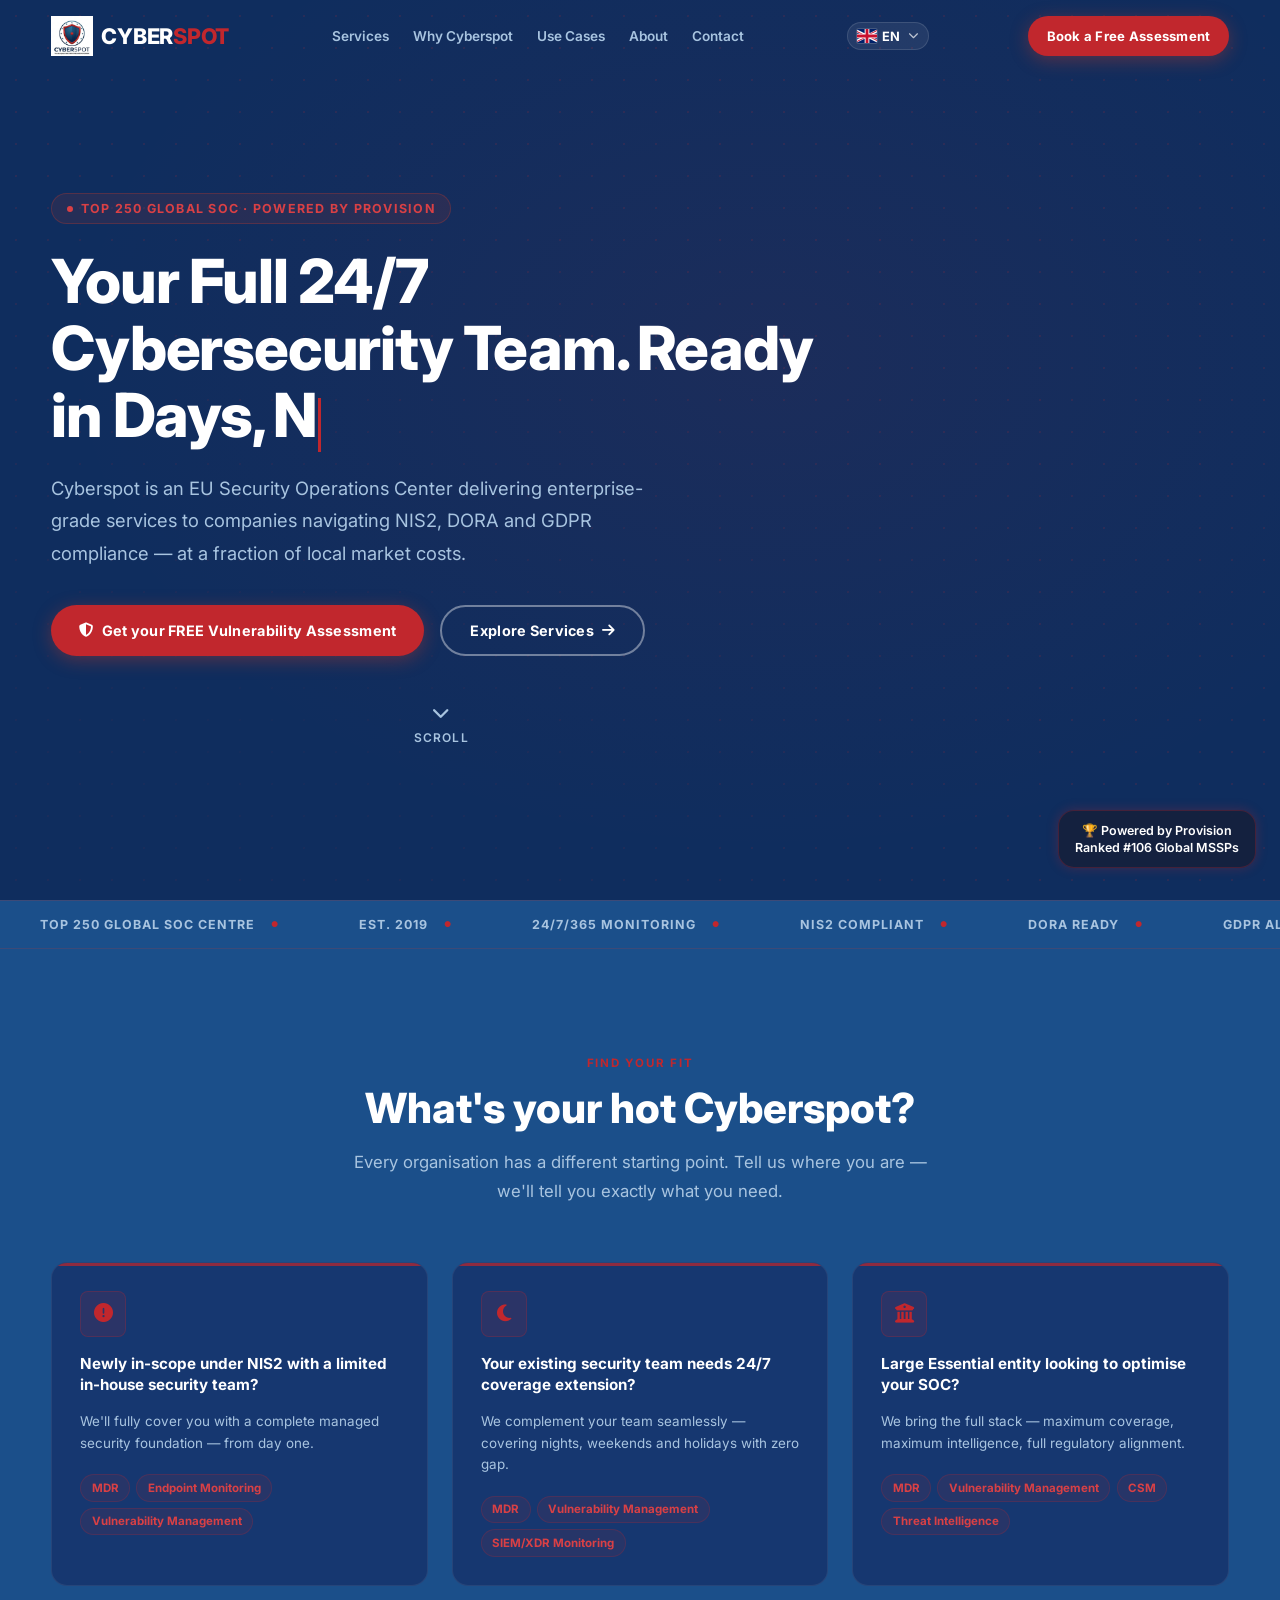
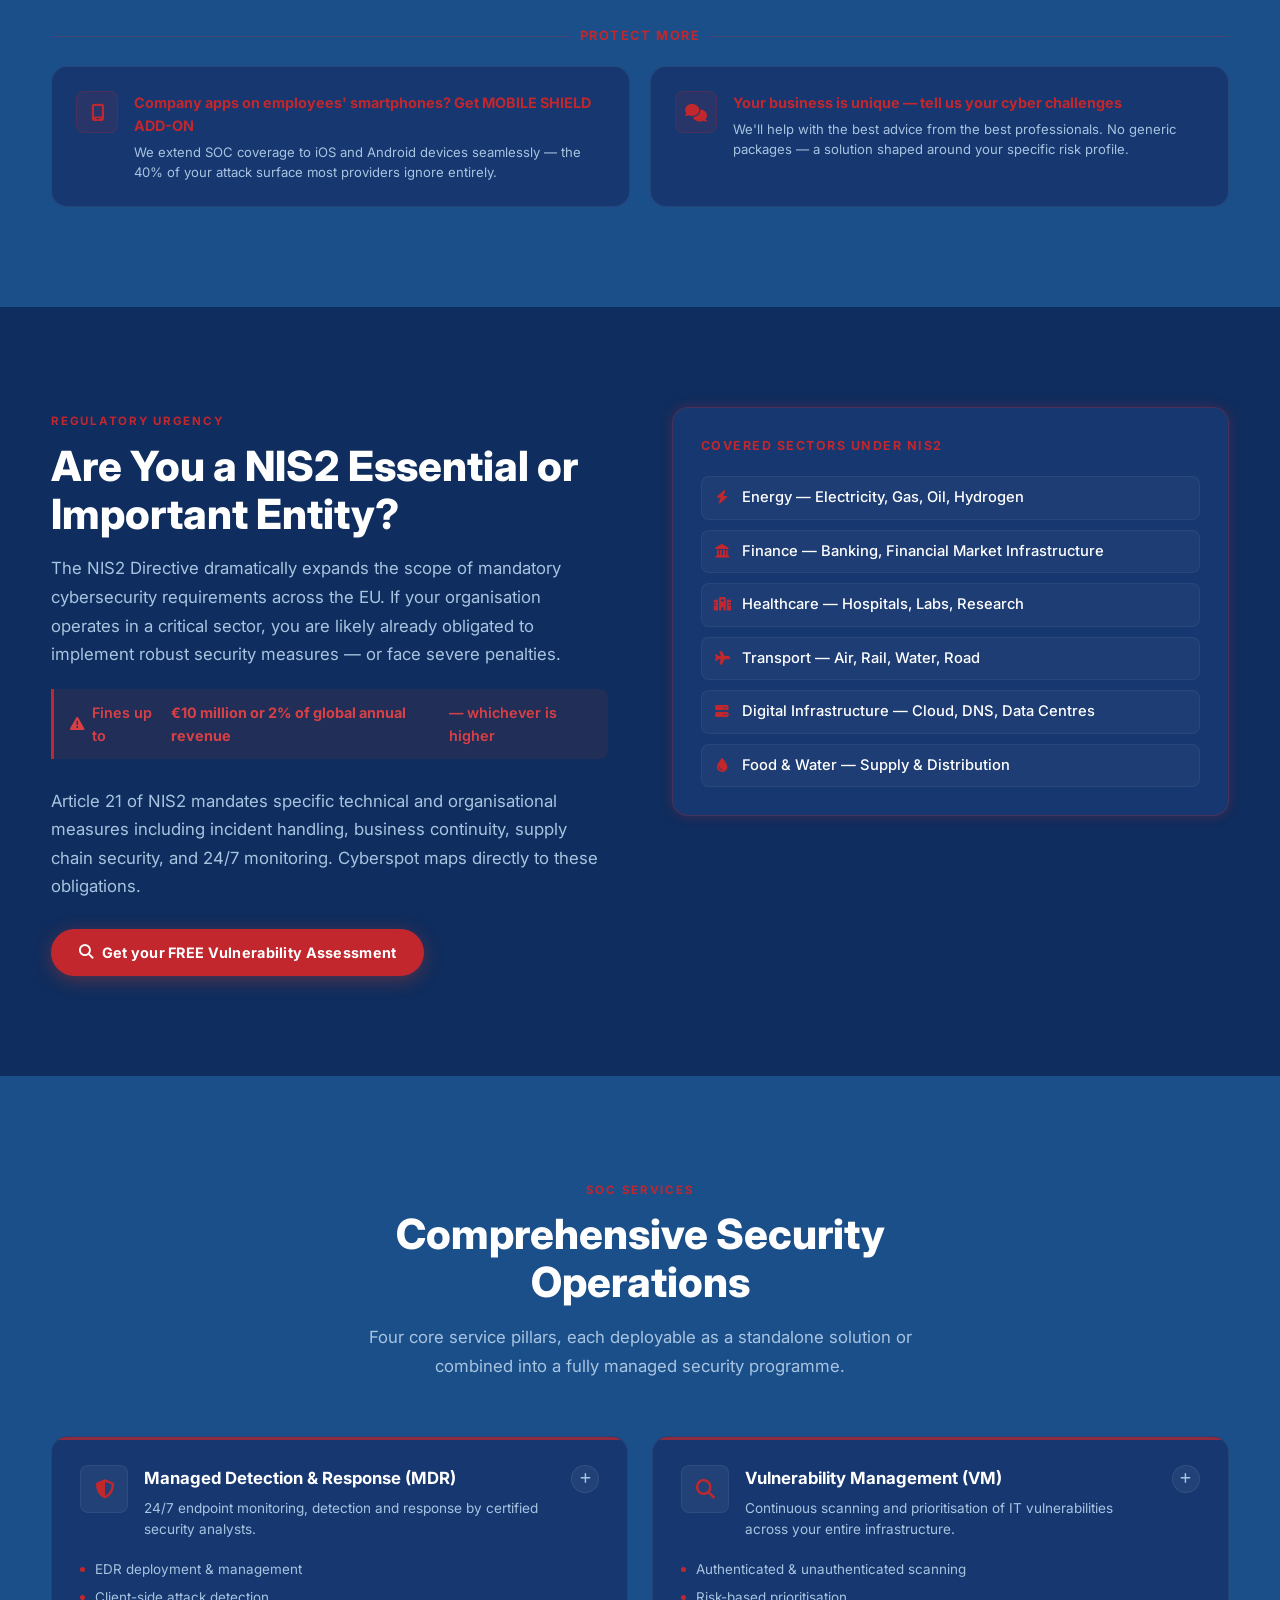
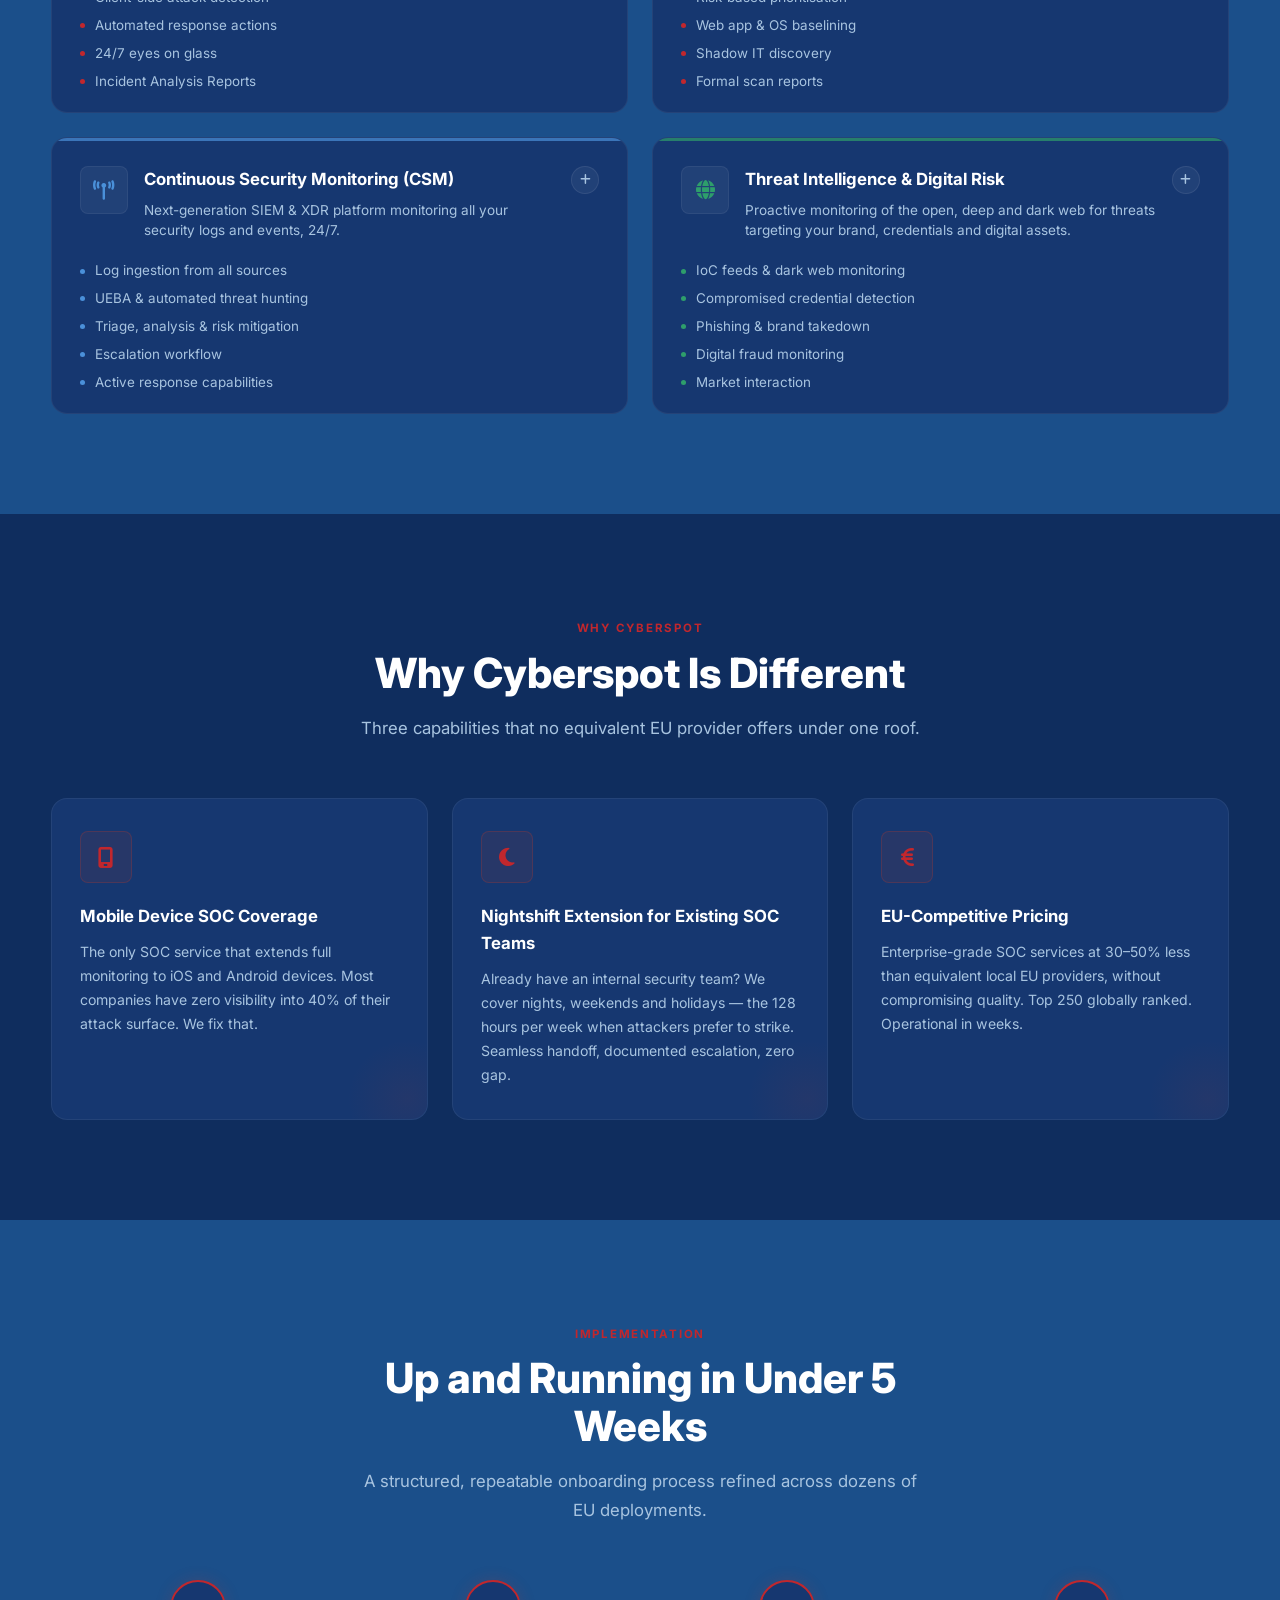
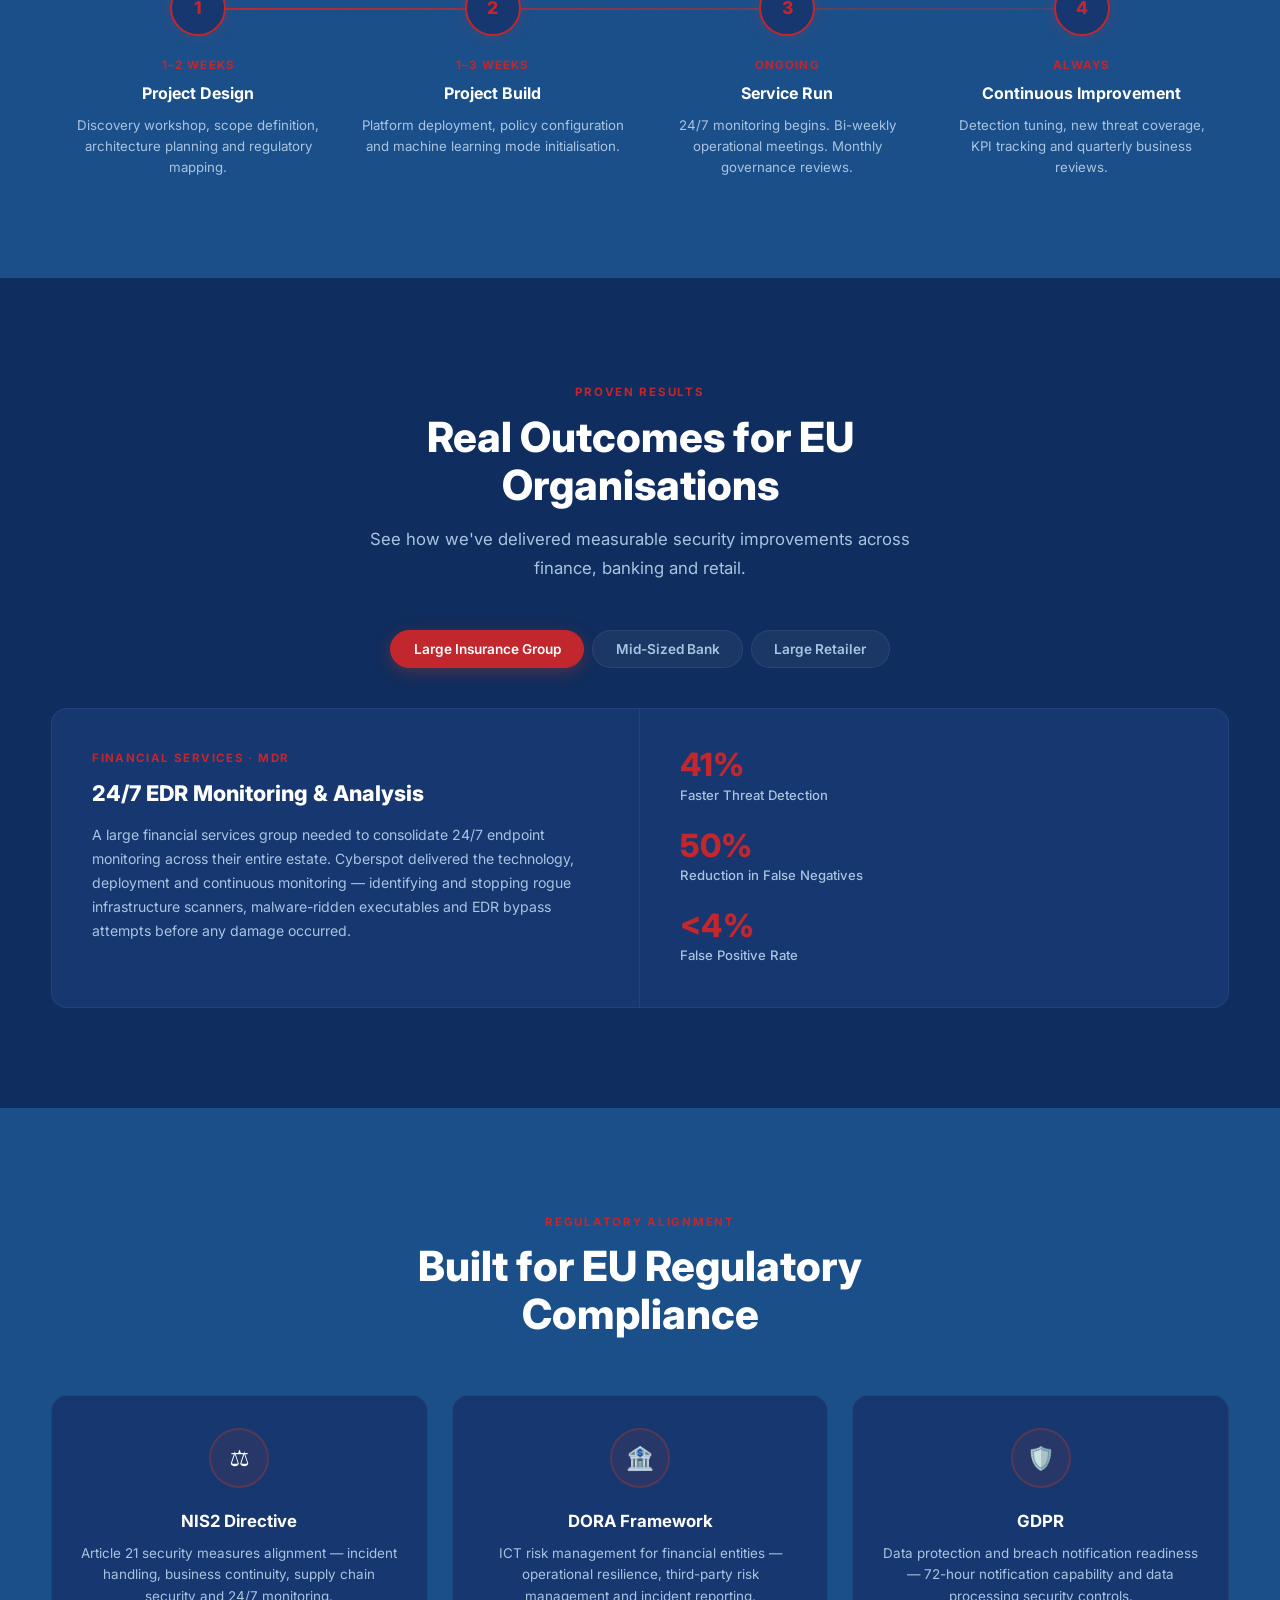
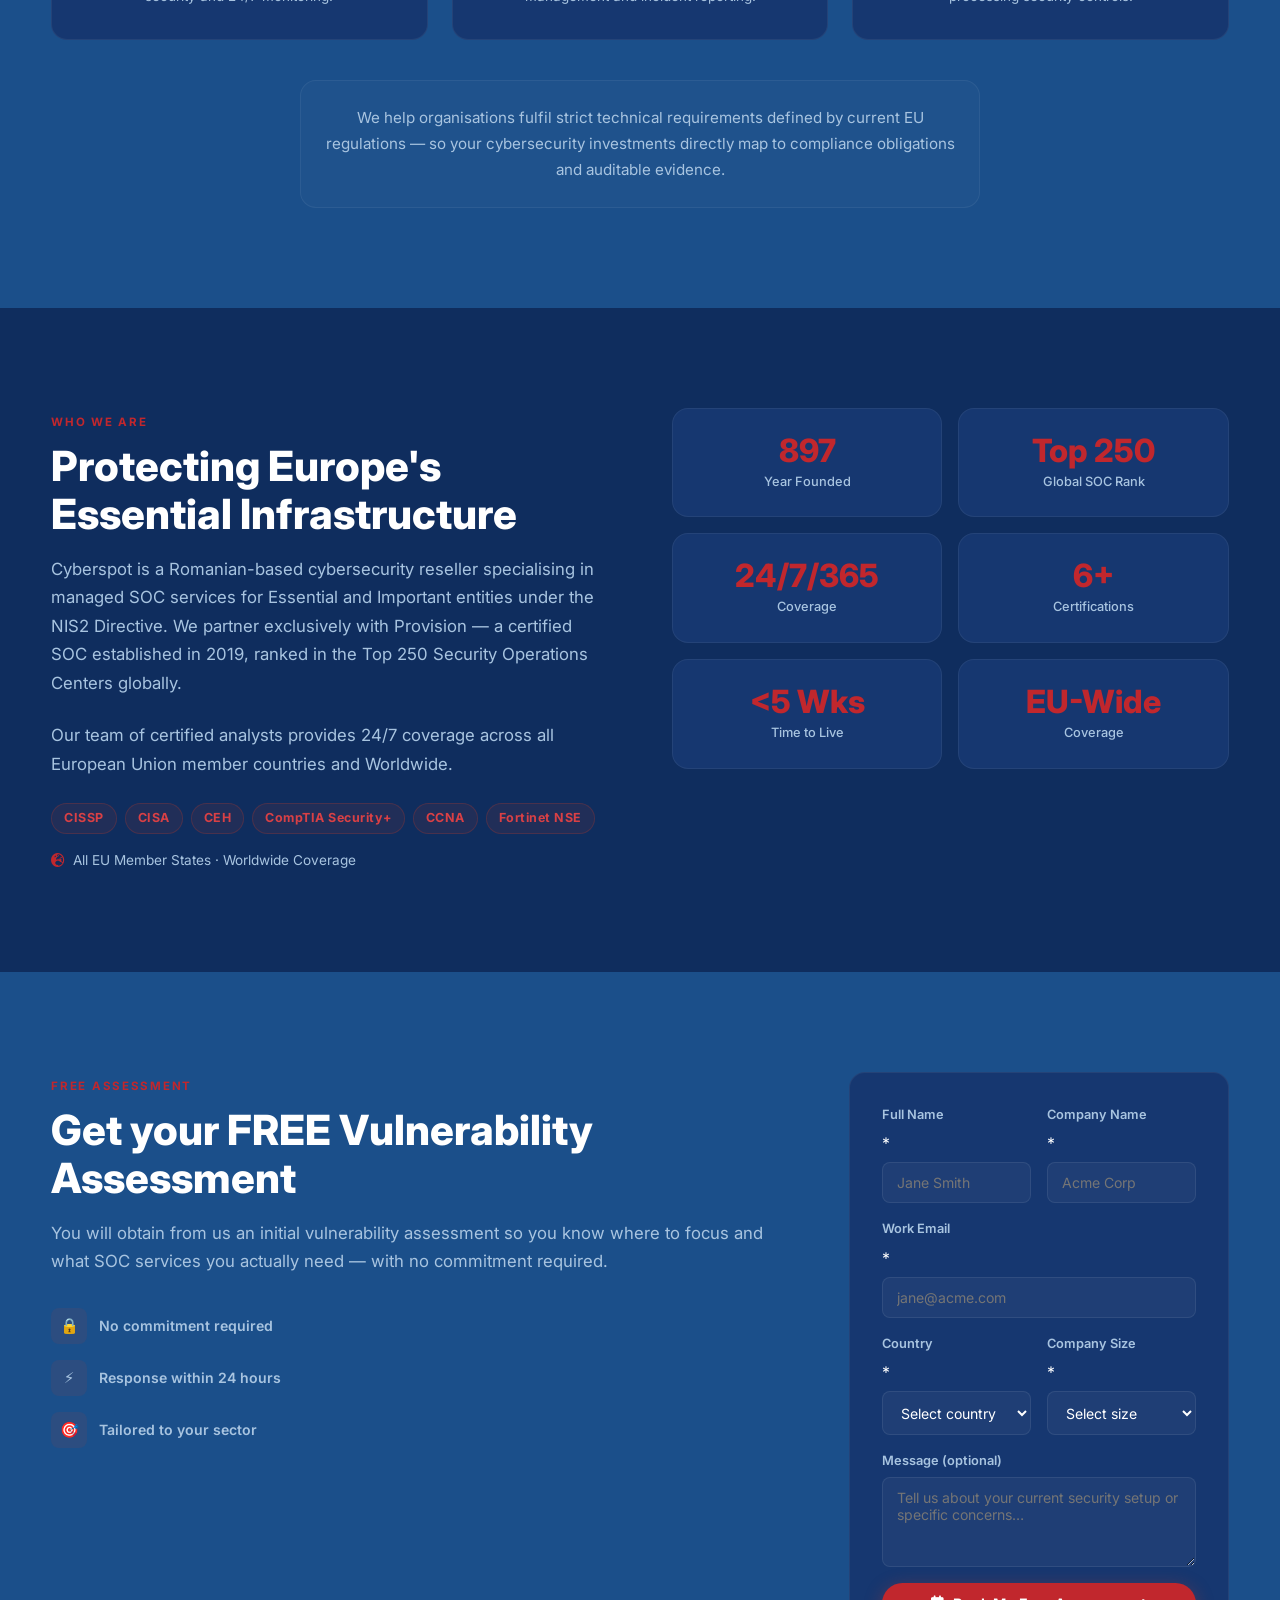
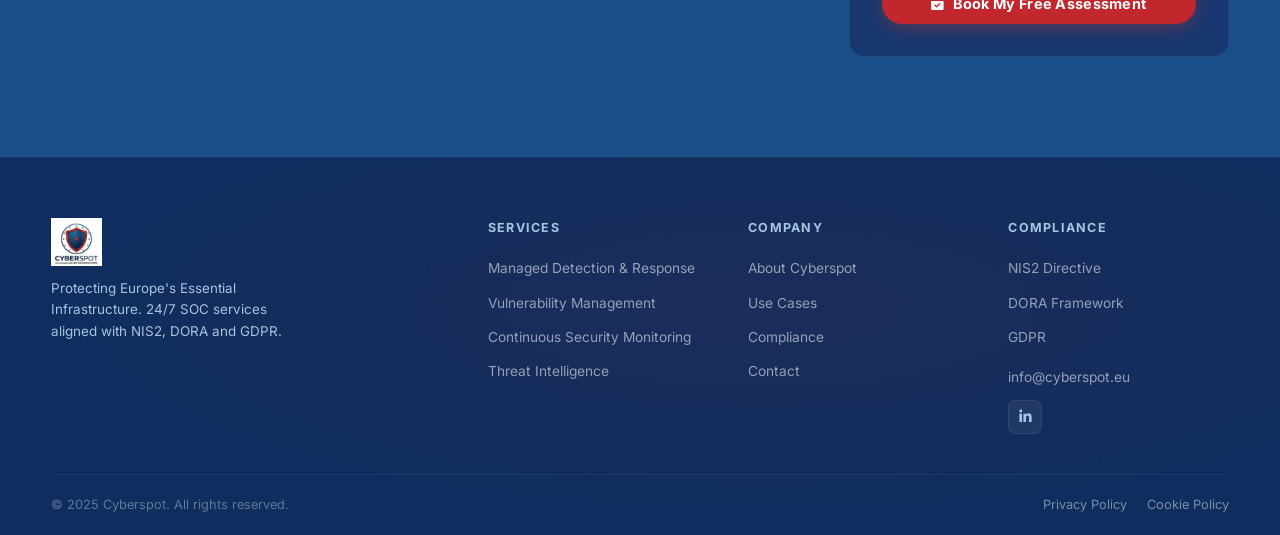
==== commit e6879755: "v8 adjustments ranking" ====
--- a/index.html
+++ b/index.html
@@ -4,7 +4,7 @@
   <meta charset="UTF-8" />
   <meta name="viewport" content="width=device-width, initial-scale=1.0" />
   <title>Cyberspot — Your 24/7 EU Security Operations Center</title>
-  <meta name="description" content="Cyberspot delivers enterprise-grade SOC services to EU companies navigating NIS2, DORA and GDPR compliance — at a fraction of local market costs. 24/7 monitoring, Top 200 globally ranked." />
+  <meta name="description" content="Cyberspot delivers enterprise-grade SOC services to EU companies navigating NIS2, DORA and GDPR compliance — at a fraction of local market costs. 24/7 monitoring, Top 250 globally ranked." />
   <meta property="og:title" content="Cyberspot — Your 24/7 EU Security Operations Center" />
   <meta property="og:description" content="Enterprise-grade SOC services for EU companies. NIS2, DORA & GDPR compliant. Operational in under 5 weeks." />
   <meta property="og:image" content="https://cyberspot.eu/assets/images/logo.png" />
@@ -12,7 +12,7 @@
   <meta property="og:type" content="website" />
   <meta name="twitter:card" content="summary_large_image" />
   <meta name="twitter:title" content="Cyberspot — Your 24/7 EU Security Operations Center" />
-  <meta name="twitter:description" content="Enterprise SOC. NIS2/DORA/GDPR aligned. Ranked #106 Global MSSPs. Operational in weeks." />
+  <meta name="twitter:description" content="Enterprise SOC. NIS2/DORA/GDPR aligned. Top 250 globally ranked. Operational in weeks." />
 
   <!-- Favicon (SVG inline) -->
   <link rel="icon" type="image/svg+xml" href="data:image/svg+xml,<svg xmlns='http://www.w3.org/2000/svg' viewBox='0 0 32 32'><rect width='32' height='32' fill='%230D0D1A' rx='6'/><path d='M16 4 L26 9 L26 16 C26 21.5 21.5 26.3 16 28 C10.5 26.3 6 21.5 6 16 L6 9 Z' fill='%23C0392B'/><circle cx='16' cy='16' r='3.5' fill='%230D0D1A'/></svg>" />
@@ -99,7 +99,7 @@
   <div class="container">
     <div class="hero-content">
 
-      <div class="hero-eyebrow reveal" data-i18n="hero_eyebrow">Powered by Provision · Ranked #106 Global MSSPs</div>
+      <div class="hero-eyebrow reveal" data-i18n="hero_eyebrow">Top 250 Global SOC · Powered by Provision</div>
 
       <h1 id="hero-headline" aria-label="Your Full 24/7 Cybersecurity Team. Ready in Days, Not Months."></h1>
 
@@ -124,7 +124,7 @@
   </div>
 
   <!-- Floating badge -->
-  <button class="hero-badge" id="ranking-badge" aria-label="View Provision ranking details" aria-haspopup="dialog">
+  <button class="hero-badge" id="ranking-badge" aria-label="View Provision ranking details" aria-haspopup="dialog" data-i18n="hero_badge">
     🏆 Powered by Provision<br/>Ranked #106 Global MSSPs
   </button>
 </section>
@@ -138,7 +138,7 @@
       <i class="fa-solid fa-xmark" aria-hidden="true"></i>
     </button>
     <div class="ranking-modal-icon" aria-hidden="true">🏆</div>
-    <h3 class="ranking-modal-title" id="ranking-modal-title" data-i18n="ranking_title">Globally Ranked SOC</h3>
+    <h3 class="ranking-modal-title" id="ranking-modal-title" data-i18n="ranking_title">#106 Globally Ranked SOC</h3>
     <p class="ranking-modal-body" data-i18n="ranking_body">
       Cyberspot partners exclusively with Provision, a Security Operations Center ranked #106 among the world's
       Top 250 Managed Security Service Providers in the 2025 MSSP Alert Top 250 — an independent, industry-recognised
@@ -158,7 +158,7 @@
 <section id="trust-bar" aria-label="Trust indicators">
   <div class="ticker-track" aria-hidden="true">
     <!-- repeated twice for seamless loop -->
-    <span class="ticker-item">Ranked #106 Global MSSPs</span>
+    <span class="ticker-item">Top 250 Global SOC Centre</span>
     <span class="ticker-item">Est. 2019</span>
     <span class="ticker-item">24/7/365 Monitoring</span>
     <span class="ticker-item">NIS2 Compliant</span>
@@ -168,7 +168,7 @@
     <span class="ticker-item">&lt;8% False Positive Rate</span>
     <span class="ticker-item">77% Faster Threat Detection</span>
     <span class="ticker-item">93% Reduction in False Negatives</span>
-    <span class="ticker-item">Ranked #106 Global MSSPs</span>
+    <span class="ticker-item">Top 250 Global SOC Centre</span>
     <span class="ticker-item">Est. 2019</span>
     <span class="ticker-item">24/7/365 Monitoring</span>
     <span class="ticker-item">NIS2 Compliant</span>
@@ -531,7 +531,7 @@
         <h3 data-i18n="uvp3_title">EU-Competitive Pricing</h3>
         <p>
           Enterprise-grade SOC services at 30–50% less than equivalent local EU providers,
-          without compromising quality. Ranked #106 Global MSSPs. Operational in weeks.
+          without compromising quality. Top 250 globally ranked. Operational in weeks.
         </p>
       </div>
 
@@ -760,7 +760,7 @@
         <p class="section-sub">
           Cyberspot is a Romanian-based cybersecurity reseller specialising in managed SOC services for
           Essential and Important entities under the NIS2 Directive. We partner exclusively with
-          Provision — a certified SOC established in 2019, ranked #106 in the Top 20 Security
+          Provision — a certified SOC established in 2019, ranked in the Top 250 Security
           Operations Centers globally.
         </p>
         <p class="section-sub" style="margin-top:1rem;">
@@ -787,7 +787,7 @@
           <div class="stat-desc">Year Founded</div>
         </div>
         <div class="stat-card">
-          <div class="big-num">#106</div>
+          <div class="big-num">Top 250</div>
           <div class="stat-desc">Global SOC Rank</div>
         </div>
         <div class="stat-card">
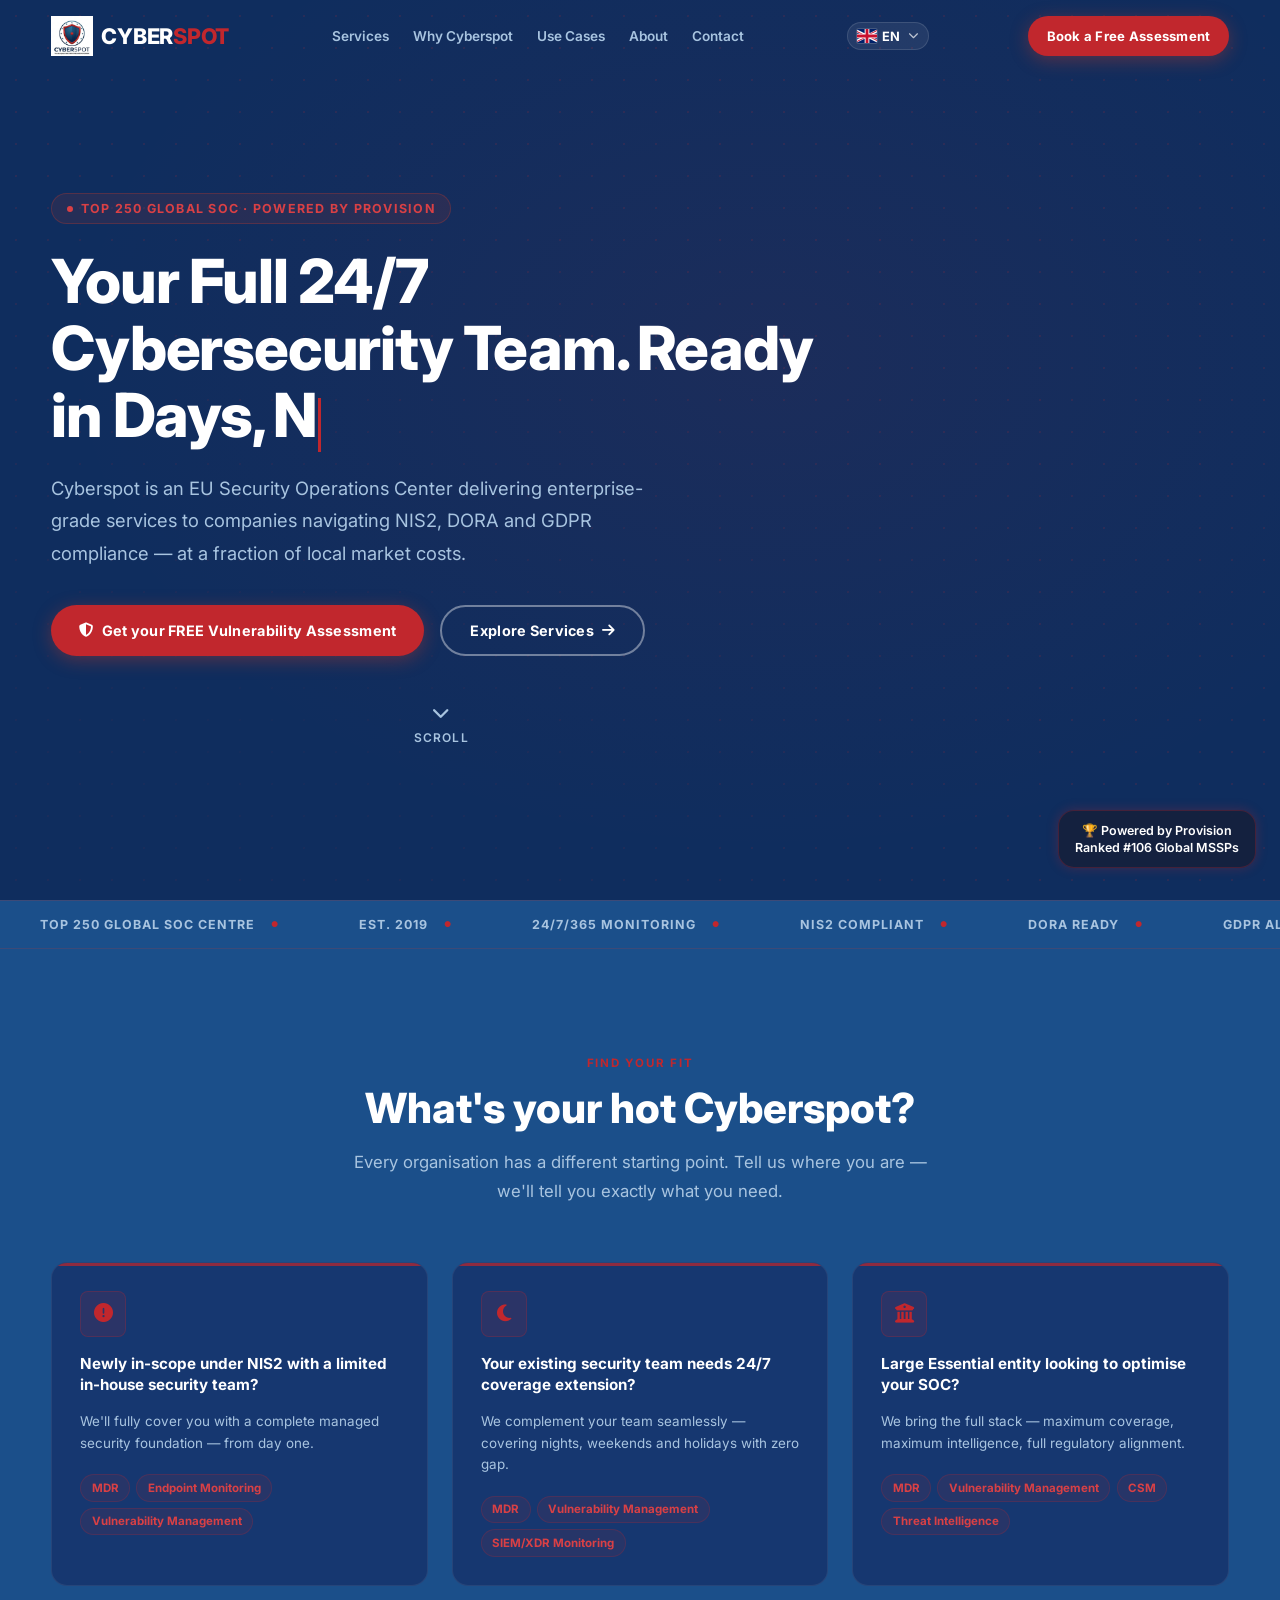
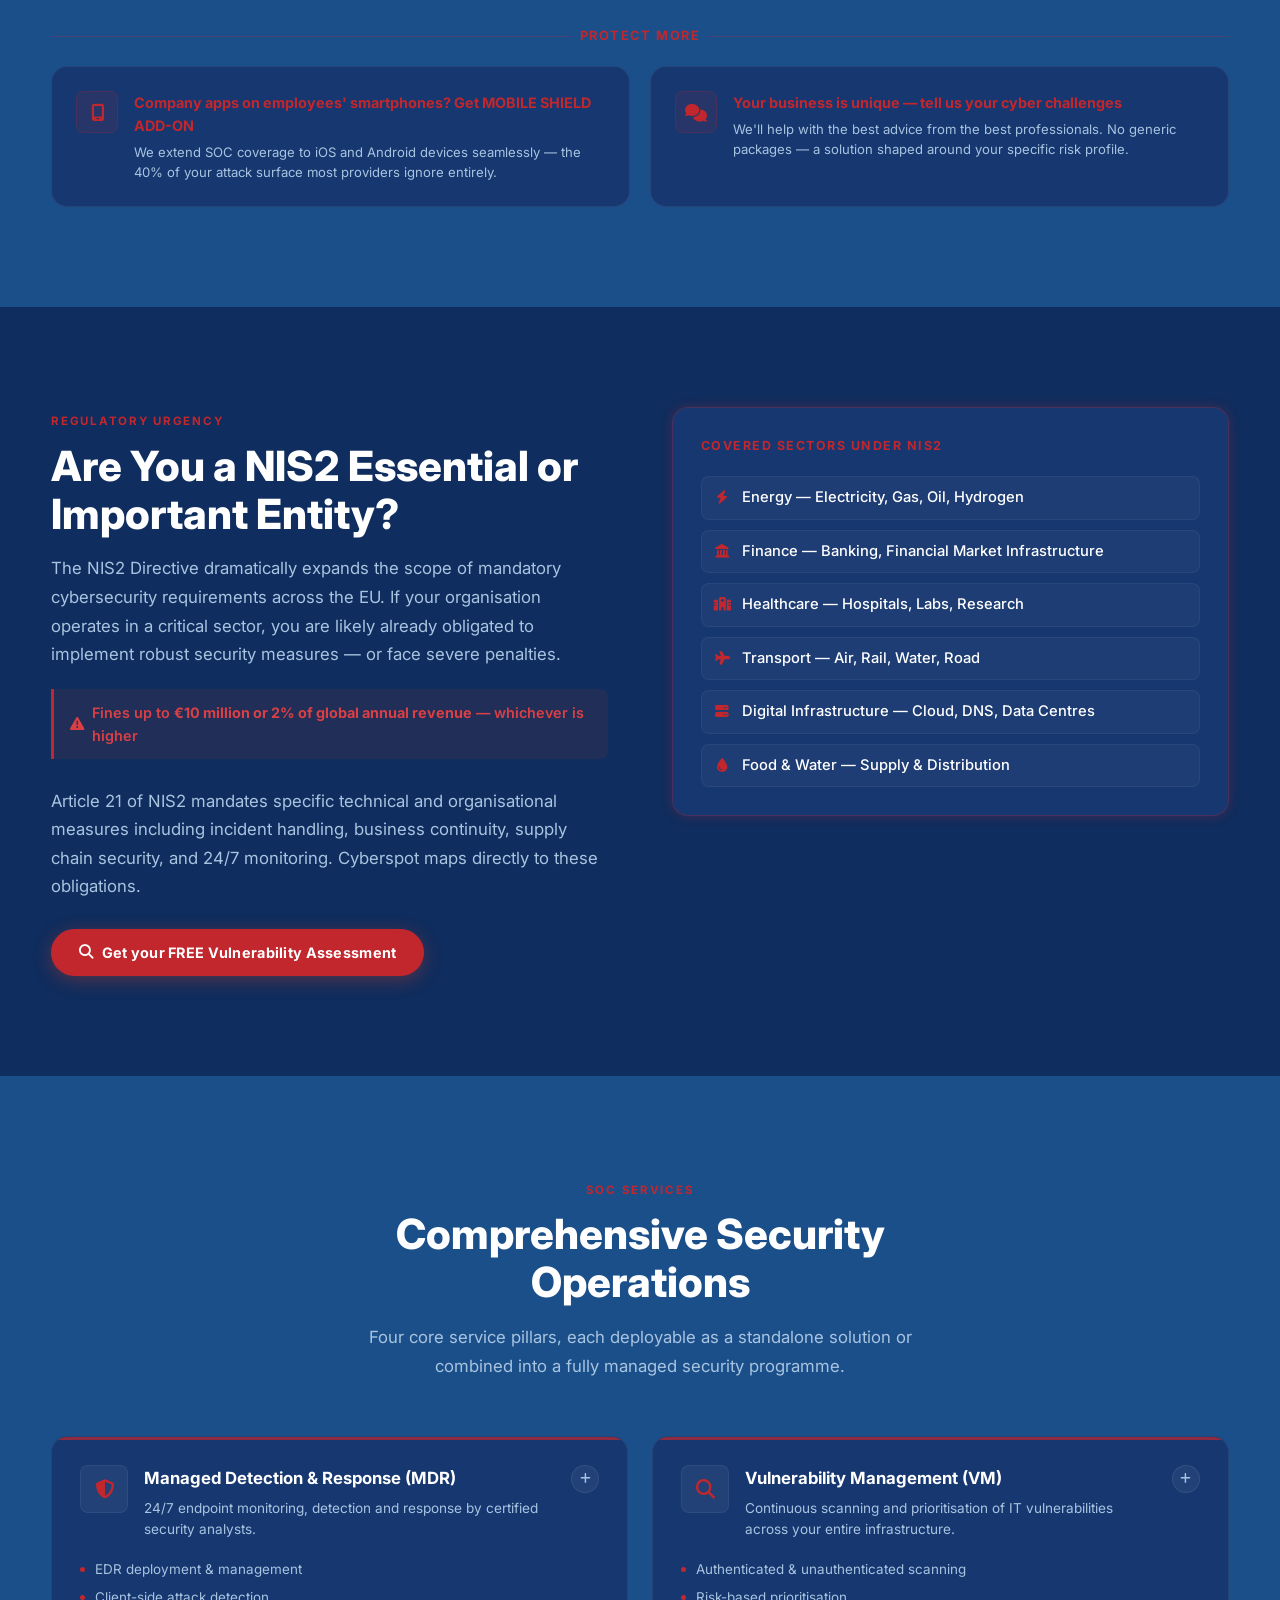
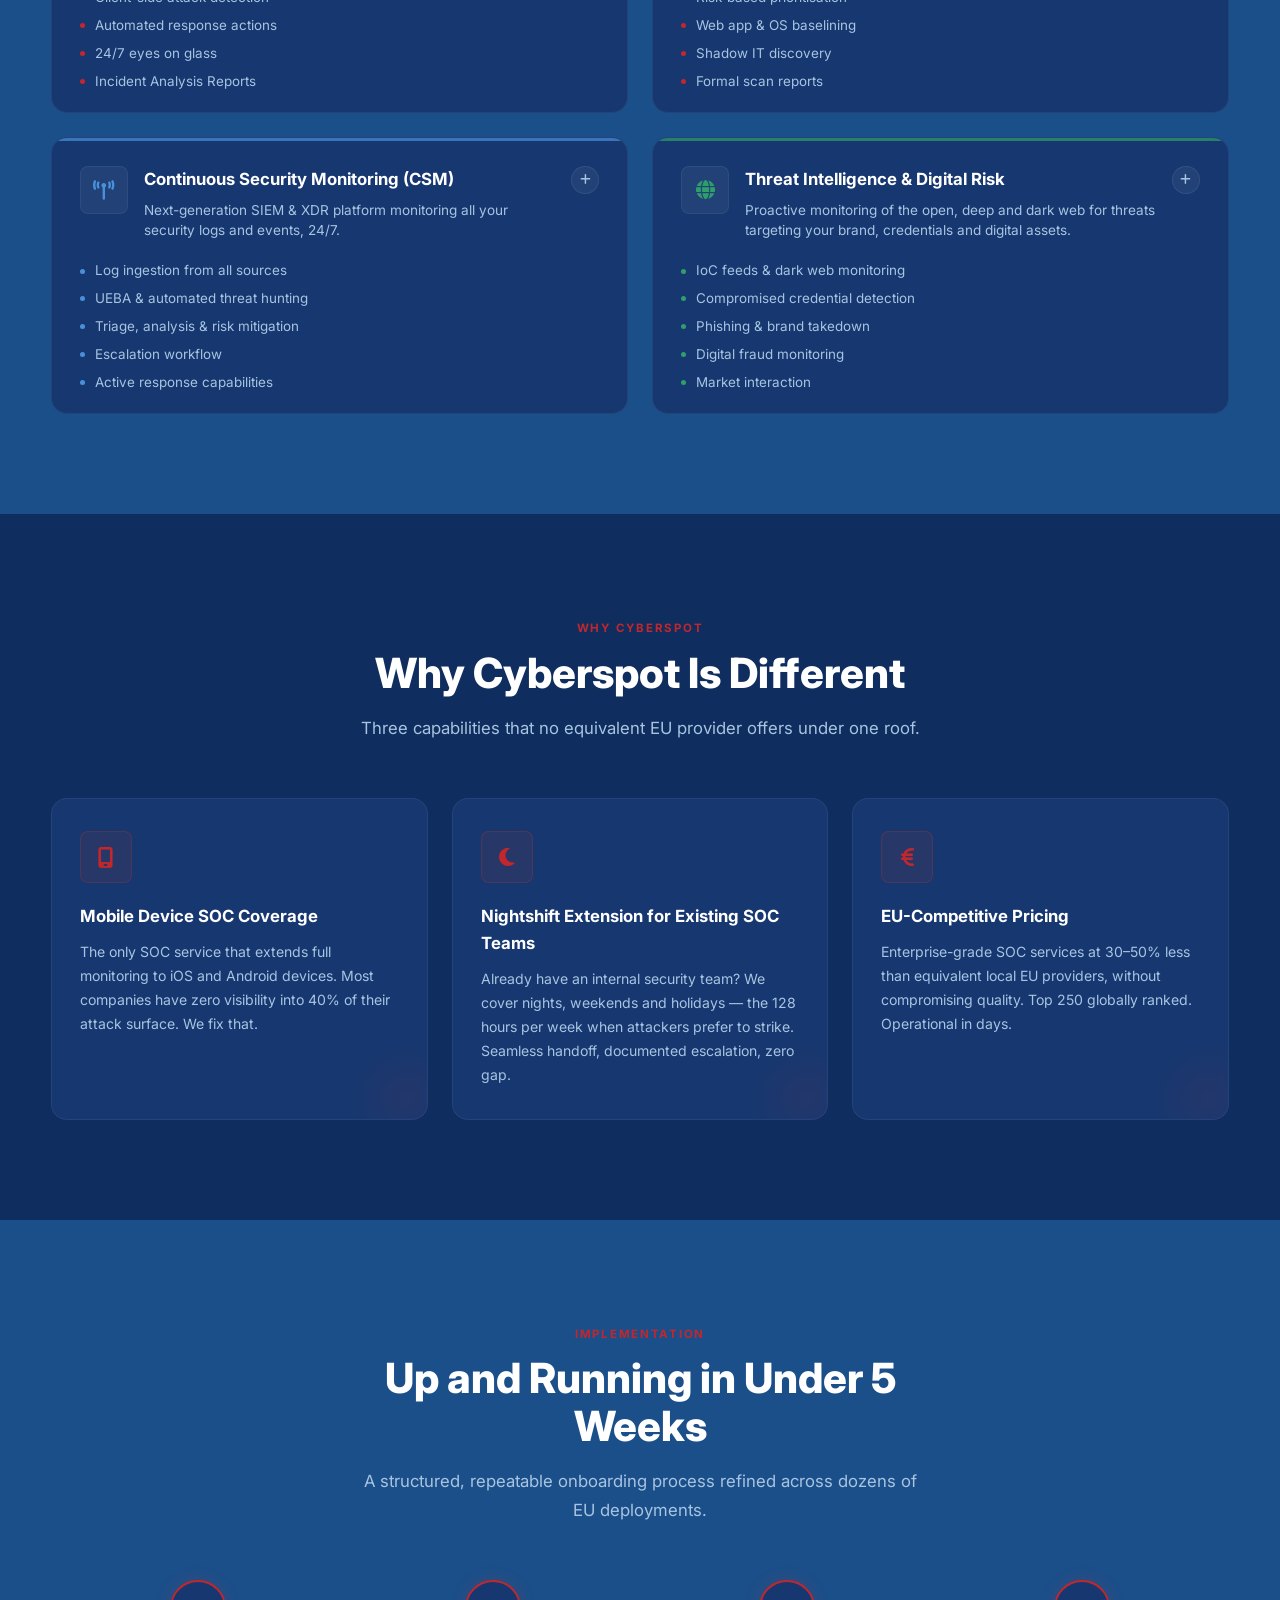
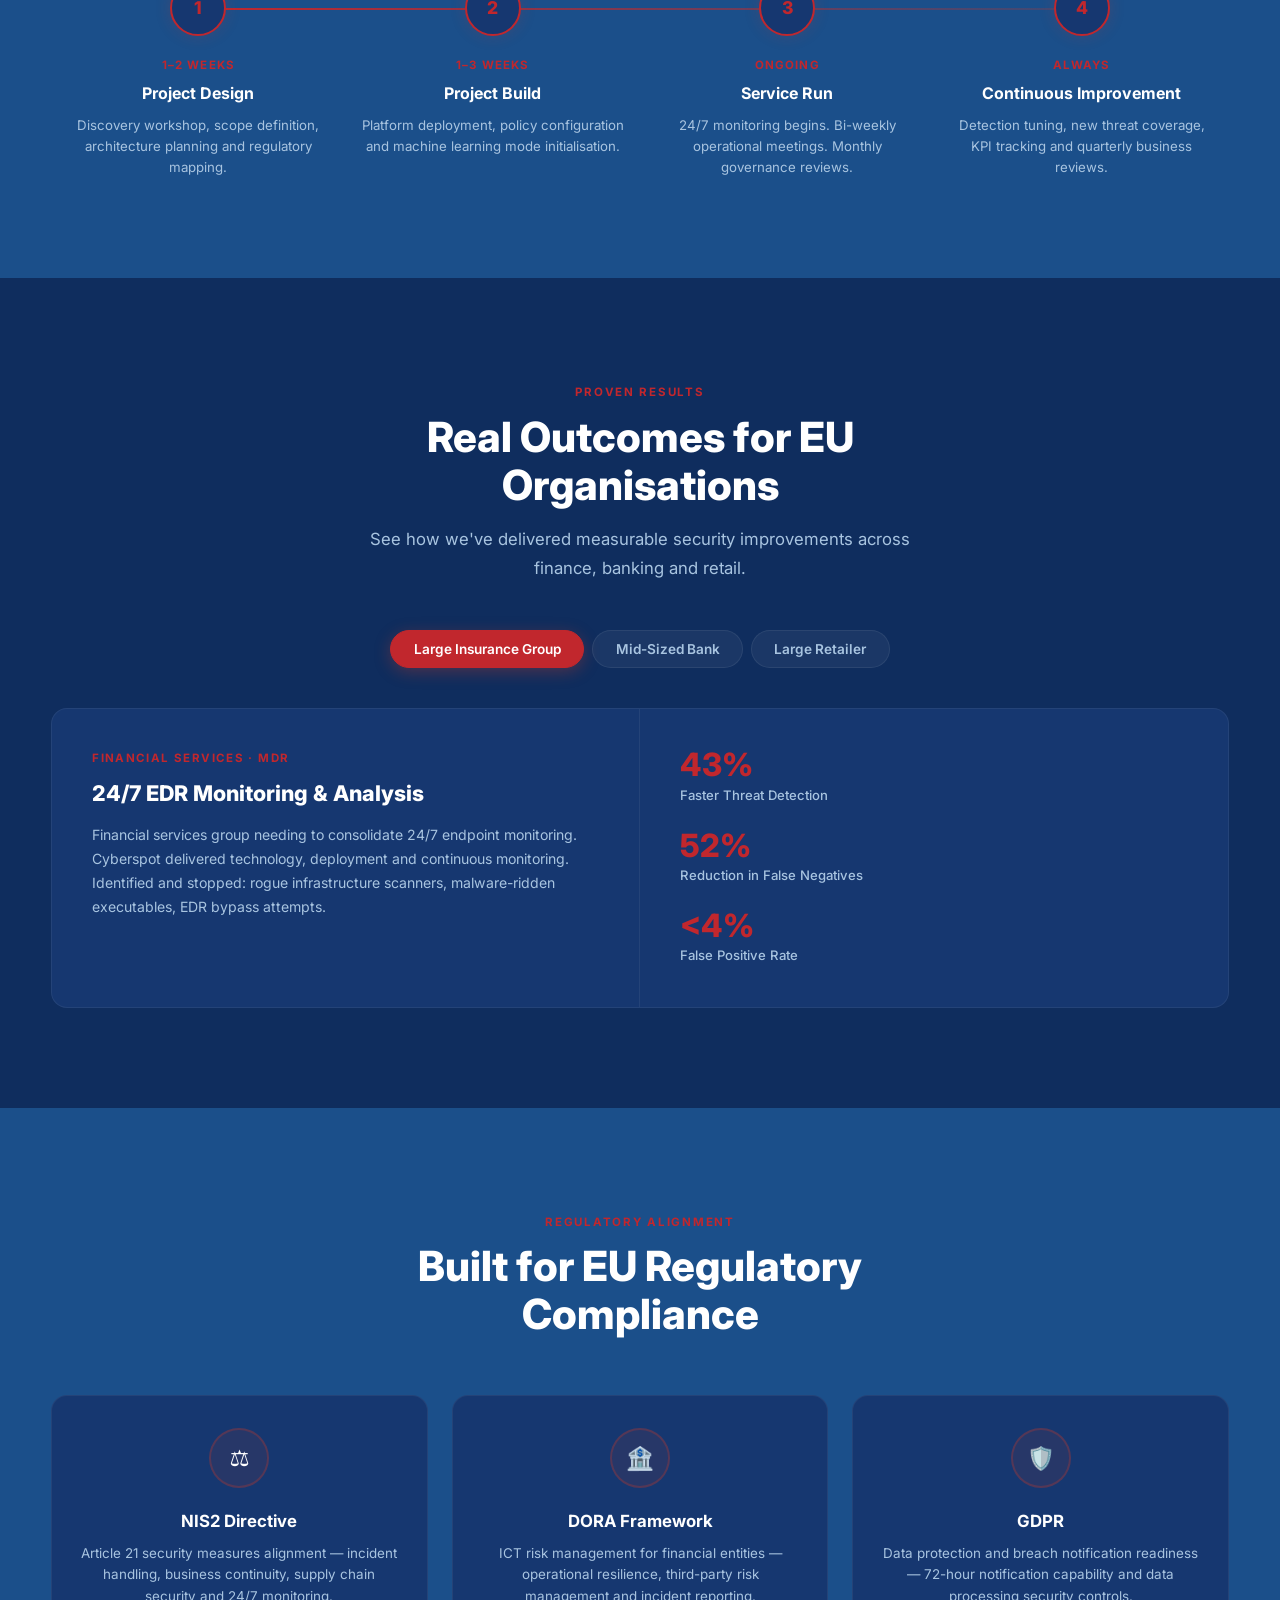
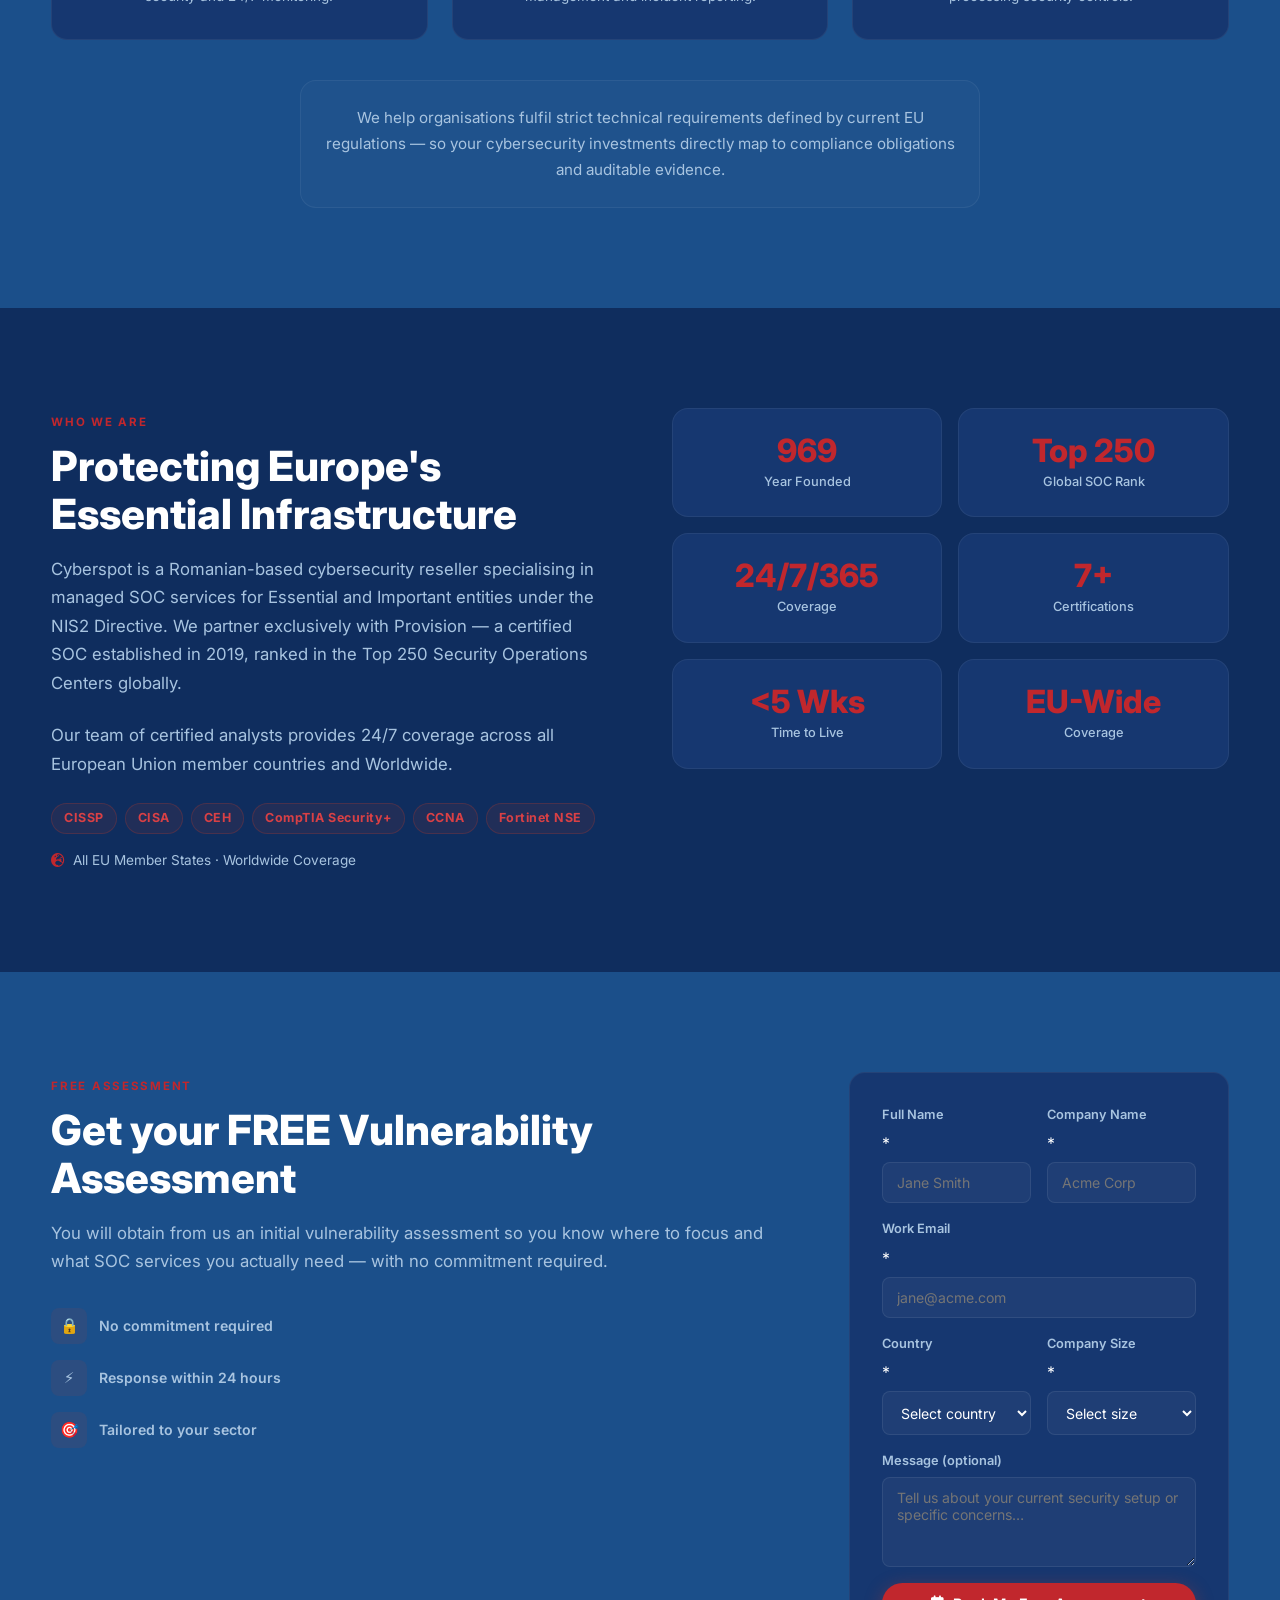
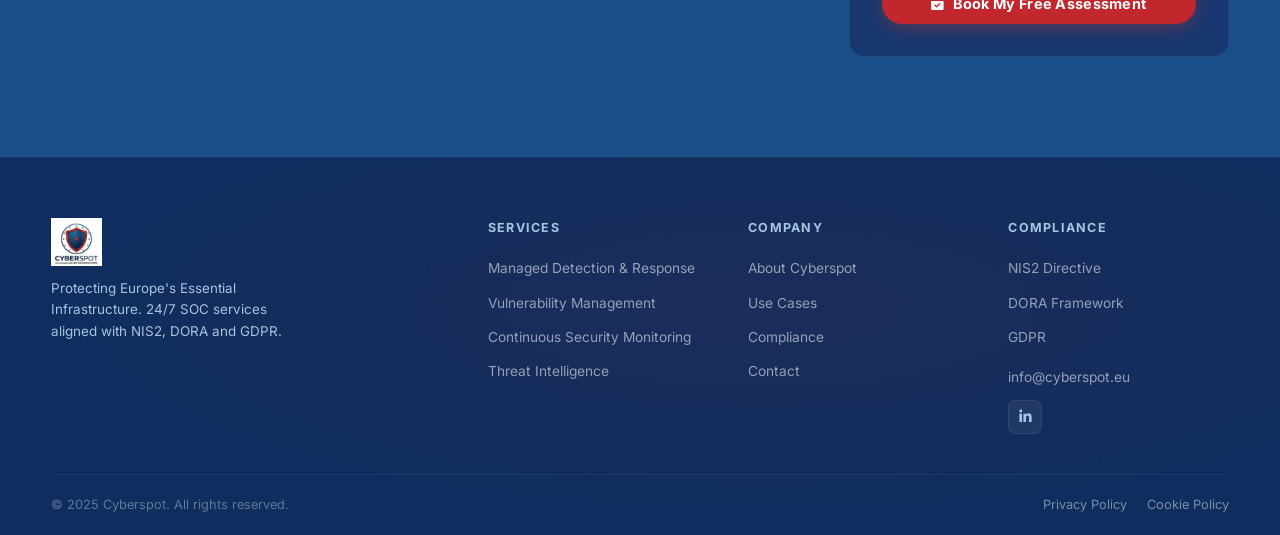
==== commit 0449b7d9: "v9 Fix language error in non English pages" ====
--- a/index.html
+++ b/index.html
@@ -62,11 +62,11 @@
       </a>
 
       <ul class="nav-links" role="list">
-        <li><a href="#services" data-i18n="nav_services">Services</a></li>
+        <li><a href="#services" data-i18n="nav_services"><span data-i18n="footer_services">Services</span></a></li>
         <li><a href="#uvp" data-i18n="nav_why">Why Cyberspot</a></li>
-        <li><a href="#use-cases" data-i18n="nav_usecases">Use Cases</a></li>
+        <li><a href="#use-cases" data-i18n="nav_usecases"><span data-i18n="footer_usecases">Use Cases</span></a></li>
         <li><a href="#about" data-i18n="nav_about">About</a></li>
-        <li><a href="#contact" data-i18n="nav_contact">Contact</a></li>
+        <li><a href="#contact" data-i18n="nav_contact"><span data-i18n="footer_contact_col">Contact</span></a></li>
       </ul>
 
       <div id="lang-switcher" aria-label="Language selector"></div>
@@ -108,7 +108,7 @@
       <div class="hero-ctas reveal reveal-delay-2">
         <a href="#contact" class="btn btn-primary">
           <i class="fa-solid fa-shield-halved" aria-hidden="true"></i>
-          <span data-i18n="hero_cta1">Get your FREE Vulnerability Assessment</span>
+          <span data-i18n="hero_cta1"><span data-i18n="nis2_cta">Get your FREE Vulnerability Assessment</span></span>
         </a>
         <a href="#services" class="btn btn-outline">
           <span data-i18n="hero_cta2">Explore Services</span> <i class="fa-solid fa-arrow-right" aria-hidden="true"></i>
@@ -291,20 +291,12 @@
       <div class="nis2-text reveal">
         <span class="section-label" data-i18n="nis2_label">Regulatory Urgency</span>
         <h2 class="section-title" id="nis2-title" data-i18n="nis2_title">Are You a NIS2 Essential or Important Entity?</h2>
-        <p class="section-sub">
-          The NIS2 Directive dramatically expands the scope of mandatory cybersecurity requirements
-          across the EU. If your organisation operates in a critical sector, you are likely already
-          obligated to implement robust security measures — or face severe penalties.
-        </p>
+        <p class="section-sub"><span data-i18n="nis2_sub">The NIS2 Directive dramatically expands the scope of mandatory cybersecurity requirements across the EU. If your organisation operates in a critical sector, you are likely already obligated to implement robust security measures — or face severe penalties.</span></p>
         <div class="nis2-fine">
           <i class="fa-solid fa-triangle-exclamation" aria-hidden="true"></i>
-          Fines up to <strong>€10 million or 2% of global annual revenue</strong> — whichever is higher
-        </div>
-        <p class="section-sub" style="margin-top:0;">
-          Article 21 of NIS2 mandates specific technical and organisational measures including
-          incident handling, business continuity, supply chain security, and 24/7 monitoring.
-          Cyberspot maps directly to these obligations.
-        </p>
+          <span data-i18n="nis2_fine">Fines up to <strong>€10 million or 2% of global annual revenue</strong> — whichever is higher</span>
+        </div>
+        <p class="section-sub" style="margin-top:0;"><span data-i18n="nis2_body2">Article 21 of NIS2 mandates specific technical and organisational measures including incident handling, business continuity, supply chain security, and 24/7 monitoring. Cyberspot maps directly to these obligations.</span></p>
         <a href="#contact" class="btn btn-primary" style="margin-top:1.75rem;">
           <i class="fa-solid fa-magnifying-glass" aria-hidden="true"></i>
           Get your FREE Vulnerability Assessment
@@ -315,29 +307,17 @@
         <h3 data-i18n="nis2_card_title">Covered Sectors Under NIS2</h3>
         <ul class="nis2-list" role="list">
           <li>
-            <i class="fa-solid fa-bolt" aria-hidden="true"></i>
-            Energy — Electricity, Gas, Oil, Hydrogen
-          </li>
+            <i class="fa-solid fa-bolt" aria-hidden="true"></i><span data-i18n="nis2_s1">Energy — Electricity, Gas, Oil, Hydrogen</span></li>
           <li>
-            <i class="fa-solid fa-landmark" aria-hidden="true"></i>
-            Finance — Banking, Financial Market Infrastructure
-          </li>
+            <i class="fa-solid fa-landmark" aria-hidden="true"></i><span data-i18n="nis2_s2">Finance — Banking, Financial Market Infrastructure</span></li>
           <li>
-            <i class="fa-solid fa-hospital" aria-hidden="true"></i>
-            Healthcare — Hospitals, Labs, Research
-          </li>
+            <i class="fa-solid fa-hospital" aria-hidden="true"></i><span data-i18n="nis2_s3">Healthcare — Hospitals, Labs, Research</span></li>
           <li>
-            <i class="fa-solid fa-plane" aria-hidden="true"></i>
-            Transport — Air, Rail, Water, Road
-          </li>
+            <i class="fa-solid fa-plane" aria-hidden="true"></i><span data-i18n="nis2_s4">Transport — Air, Rail, Water, Road</span></li>
           <li>
-            <i class="fa-solid fa-server" aria-hidden="true"></i>
-            Digital Infrastructure — Cloud, DNS, Data Centres
-          </li>
+            <i class="fa-solid fa-server" aria-hidden="true"></i><span data-i18n="nis2_s5">Digital Infrastructure — Cloud, DNS, Data Centres</span></li>
           <li>
-            <i class="fa-solid fa-droplet" aria-hidden="true"></i>
-            Food &amp; Water — Supply &amp; Distribution
-          </li>
+            <i class="fa-solid fa-droplet" aria-hidden="true"></i><span data-i18n="nis2_s6">Food &amp; Water — Supply &amp; Distribution</span></li>
         </ul>
       </div>
 
@@ -354,10 +334,7 @@
     <div class="services-header reveal">
       <span class="section-label" data-i18n="services_label">SOC Services</span>
       <h2 class="section-title" id="services-title" data-i18n="services_title">Comprehensive Security Operations</h2>
-      <p class="section-sub">
-        Four core service pillars, each deployable as a standalone solution or combined
-        into a fully managed security programme.
-      </p>
+      <p class="section-sub"><span data-i18n="services_sub">Four core service pillars, each deployable as a standalone solution or combined into a fully managed security programme.</span></p>
     </div>
 
     <div class="services-grid">
@@ -370,20 +347,20 @@
             <i class="fa-solid fa-shield-halved"></i>
           </div>
           <div class="card-title-block">
-            <h3>Managed Detection &amp; Response (MDR)</h3>
-            <p>24/7 endpoint monitoring, detection and response by certified security analysts.</p>
+            <h3><span data-i18n="svc1_title">Managed Detection &amp; Response (MDR)</span></h3>
+            <p><span data-i18n="svc1_desc">24/7 endpoint monitoring, detection and response by certified security analysts.</span></p>
           </div>
           <div class="card-toggle" aria-hidden="true"><i class="fa-solid fa-plus"></i></div>
         </div>
         <ul class="card-bullets" role="list">
-          <li>EDR deployment &amp; management</li>
-          <li>Client-side attack detection</li>
-          <li>Automated response actions</li>
-          <li>24/7 eyes on glass</li>
-          <li>Incident Analysis Reports</li>
+          <li><span data-i18n="svc1_b1">EDR deployment &amp; management</span></li>
+          <li><span data-i18n="svc1_b2">Client-side attack detection</span></li>
+          <li><span data-i18n="svc1_b3">Automated response actions</span></li>
+          <li><span data-i18n="svc1_b4">24/7 eyes on glass</span></li>
+          <li><span data-i18n="svc1_b5">Incident Analysis Reports</span></li>
         </ul>
         <div class="card-expanded" id="expand-mdr">
-          <div class="card-expanded-inner">
+          <div class="card-expanded-inner" data-i18n="svc1_exp">
             <strong>Implementation in 2–5 weeks.</strong><br/>
             <strong>Project Design (1–2 wks)</strong> → Discovery workshop, scope definition, architecture planning.<br/>
             <strong>Project Build (1–3 wks)</strong> → Platform deployment, policy configuration, ML mode initialisation.<br/>
@@ -400,20 +377,20 @@
             <i class="fa-solid fa-magnifying-glass"></i>
           </div>
           <div class="card-title-block">
-            <h3>Vulnerability Management (VM)</h3>
-            <p>Continuous scanning and prioritisation of IT vulnerabilities across your entire infrastructure.</p>
+            <h3><span data-i18n="svc2_title">Vulnerability Management (VM)</span></h3>
+            <p><span data-i18n="svc2_desc">Continuous scanning and prioritisation of IT vulnerabilities across your entire infrastructure.</span></p>
           </div>
           <div class="card-toggle" aria-hidden="true"><i class="fa-solid fa-plus"></i></div>
         </div>
         <ul class="card-bullets" role="list">
-          <li>Authenticated &amp; unauthenticated scanning</li>
-          <li>Risk-based prioritisation</li>
-          <li>Web app &amp; OS baselining</li>
-          <li>Shadow IT discovery</li>
-          <li>Formal scan reports</li>
+          <li><span data-i18n="svc2_b1">Authenticated &amp; unauthenticated scanning</span></li>
+          <li><span data-i18n="svc2_b2">Risk-based prioritisation</span></li>
+          <li><span data-i18n="svc2_b3">Web app &amp; OS baselining</span></li>
+          <li><span data-i18n="svc2_b4">Shadow IT discovery</span></li>
+          <li><span data-i18n="svc2_b5">Formal scan reports</span></li>
         </ul>
         <div class="card-expanded" id="expand-vm">
-          <div class="card-expanded-inner">
+          <div class="card-expanded-inner" data-i18n="svc2_exp">
             Covers <strong>on-premise and cloud assets</strong>. Reduces attack surface — cyber-attacks exploit known
             vulnerabilities in over 90% of incidents. Continuous scanning ensures emerging vulnerabilities are
             identified and remediated before attackers can exploit them.<br/><br/>
@@ -430,20 +407,20 @@
             <i class="fa-solid fa-tower-broadcast"></i>
           </div>
           <div class="card-title-block">
-            <h3>Continuous Security Monitoring (CSM)</h3>
-            <p>Next-generation SIEM &amp; XDR platform monitoring all your security logs and events, 24/7.</p>
+            <h3><span data-i18n="svc3_title">Continuous Security Monitoring (CSM)</span></h3>
+            <p><span data-i18n="svc3_desc">Next-generation SIEM &amp; XDR platform monitoring all your security logs and events, 24/7.</span></p>
           </div>
           <div class="card-toggle" aria-hidden="true"><i class="fa-solid fa-plus"></i></div>
         </div>
         <ul class="card-bullets" role="list">
-          <li>Log ingestion from all sources</li>
-          <li>UEBA &amp; automated threat hunting</li>
-          <li>Triage, analysis &amp; risk mitigation</li>
-          <li>Escalation workflow</li>
-          <li>Active response capabilities</li>
+          <li><span data-i18n="svc3_b1">Log ingestion from all sources</span></li>
+          <li><span data-i18n="svc3_b2">UEBA &amp; automated threat hunting</span></li>
+          <li><span data-i18n="svc3_b3">Triage, analysis &amp; risk mitigation</span></li>
+          <li><span data-i18n="svc3_b4">Escalation workflow</span></li>
+          <li><span data-i18n="svc3_b5">Active response capabilities</span></li>
         </ul>
         <div class="card-expanded" id="expand-csm">
-          <div class="card-expanded-inner">
+          <div class="card-expanded-inner" data-i18n="svc3_exp">
             Over <strong>99% of cyber-attacks show early, detectable signs</strong>. Our SOC analysts catch them
             before damage occurs using advanced behavioural analytics and threat intelligence correlation.<br/><br/>
             Includes automated response capabilities, flexible log retention policies, and full integration with
@@ -460,20 +437,20 @@
             <i class="fa-solid fa-globe"></i>
           </div>
           <div class="card-title-block">
-            <h3>Threat Intelligence &amp; Digital Risk</h3>
-            <p>Proactive monitoring of the open, deep and dark web for threats targeting your brand, credentials and digital assets.</p>
+            <h3><span data-i18n="svc4_title">Threat Intelligence &amp; Digital Risk</span></h3>
+            <p><span data-i18n="svc4_desc">Proactive monitoring of the open, deep and dark web for threats targeting your brand, credentials and digital assets.</span></p>
           </div>
           <div class="card-toggle" aria-hidden="true"><i class="fa-solid fa-plus"></i></div>
         </div>
         <ul class="card-bullets" role="list">
-          <li>IoC feeds &amp; dark web monitoring</li>
-          <li>Compromised credential detection</li>
-          <li>Phishing &amp; brand takedown</li>
-          <li>Digital fraud monitoring</li>
-          <li>Market interaction</li>
+          <li><span data-i18n="svc4_b1">IoC feeds &amp; dark web monitoring</span></li>
+          <li><span data-i18n="svc4_b2">Compromised credential detection</span></li>
+          <li><span data-i18n="svc4_b3">Phishing &amp; brand takedown</span></li>
+          <li><span data-i18n="svc4_b4">Digital fraud monitoring</span></li>
+          <li><span data-i18n="svc4_b5">Market interaction</span></li>
         </ul>
         <div class="card-expanded" id="expand-ti">
-          <div class="card-expanded-inner">
+          <div class="card-expanded-inner" data-i18n="svc4_exp">
             Protects <strong>brands, domains, banking card BINs and executive identities</strong>.
             Our threat intelligence platform continuously scans open, deep and dark web sources.<br/><br/>
             Average phishing takedown time: <strong>under 1 day</strong> (93% of cases resolved within 6 hours).
@@ -494,9 +471,7 @@
     <div class="uvp-header reveal">
       <span class="section-label" data-i18n="uvp_label">Why Cyberspot</span>
       <h2 class="section-title" id="uvp-title" data-i18n="uvp_title">Why Cyberspot Is Different</h2>
-      <p class="section-sub">
-        Three capabilities that no equivalent EU provider offers under one roof.
-      </p>
+      <p class="section-sub"><span data-i18n="uvp_sub">Three capabilities that no equivalent EU provider offers under one roof.</span></p>
     </div>
 
     <div class="uvp-grid">
@@ -506,10 +481,7 @@
           <i class="fa-solid fa-mobile-screen"></i>
         </div>
         <h3 data-i18n="uvp1_title">Mobile Device SOC Coverage</h3>
-        <p>
-          The only SOC service that extends full monitoring to iOS and Android devices.
-          Most companies have zero visibility into 40% of their attack surface. We fix that.
-        </p>
+        <p><span data-i18n="uvp1_body">The only SOC service that extends full monitoring to iOS and Android devices. Most companies have zero visibility into 40% of their attack surface. We fix that.</span></p>
       </div>
 
       <div class="uvp-card reveal reveal-delay-1">
@@ -517,11 +489,7 @@
           <i class="fa-solid fa-moon"></i>
         </div>
         <h3 data-i18n="uvp2_title">Nightshift Extension for Existing SOC Teams</h3>
-        <p>
-          Already have an internal security team? We cover nights, weekends and holidays —
-          the 128 hours per week when attackers prefer to strike. Seamless handoff, documented
-          escalation, zero gap.
-        </p>
+        <p><span data-i18n="uvp2_body">Already have an internal security team? We cover nights, weekends and holidays — the 128 hours per week when attackers prefer to strike. Seamless handoff, documented escalation, zero gap.</span></p>
       </div>
 
       <div class="uvp-card reveal reveal-delay-2">
@@ -529,9 +497,9 @@
           <i class="fa-solid fa-euro-sign"></i>
         </div>
         <h3 data-i18n="uvp3_title">EU-Competitive Pricing</h3>
-        <p>
+        <p data-i18n="uvp3_body">
           Enterprise-grade SOC services at 30–50% less than equivalent local EU providers,
-          without compromising quality. Top 250 globally ranked. Operational in weeks.
+          without compromising quality. Top 250 globally ranked. Operational in days.
         </p>
       </div>
 
@@ -548,9 +516,7 @@
     <div class="how-header reveal">
       <span class="section-label" data-i18n="how_label">Implementation</span>
       <h2 class="section-title" id="how-title" data-i18n="how_title">Up and Running in Under 5 Weeks</h2>
-      <p class="section-sub" style="margin:0 auto;">
-        A structured, repeatable onboarding process refined across dozens of EU deployments.
-      </p>
+      <p class="section-sub" style="margin:0 auto;"><span data-i18n="how_sub">A structured, repeatable onboarding process refined across dozens of EU deployments.</span></p>
     </div>
 
     <div class="timeline" role="list">
@@ -559,28 +525,28 @@
         <div class="step-num" aria-hidden="true">1</div>
         <div class="step-duration" data-i18n="step1_dur">1–2 Weeks</div>
         <div class="step-title" data-i18n="step1_title">Project Design</div>
-        <p class="step-desc">Discovery workshop, scope definition, architecture planning and regulatory mapping.</p>
+        <p class="step-desc"><span data-i18n="step1_desc">Discovery workshop, scope definition, architecture planning and regulatory mapping.</span></p>
       </div>
 
       <div class="timeline-step reveal reveal-delay-1" role="listitem">
         <div class="step-num" aria-hidden="true">2</div>
         <div class="step-duration" data-i18n="step2_dur">1–3 Weeks</div>
         <div class="step-title" data-i18n="step2_title">Project Build</div>
-        <p class="step-desc">Platform deployment, policy configuration and machine learning mode initialisation.</p>
+        <p class="step-desc"><span data-i18n="step2_desc">Platform deployment, policy configuration and machine learning mode initialisation.</span></p>
       </div>
 
       <div class="timeline-step reveal reveal-delay-2" role="listitem">
         <div class="step-num" aria-hidden="true">3</div>
         <div class="step-duration" data-i18n="step3_dur">Ongoing</div>
         <div class="step-title" data-i18n="step3_title">Service Run</div>
-        <p class="step-desc">24/7 monitoring begins. Bi-weekly operational meetings. Monthly governance reviews.</p>
+        <p class="step-desc"><span data-i18n="step3_desc">24/7 monitoring begins. Bi-weekly operational meetings. Monthly governance reviews.</span></p>
       </div>
 
       <div class="timeline-step reveal reveal-delay-3" role="listitem">
         <div class="step-num" aria-hidden="true">4</div>
         <div class="step-duration" data-i18n="step4_dur">Always</div>
         <div class="step-title" data-i18n="step4_title">Continuous Improvement</div>
-        <p class="step-desc">Detection tuning, new threat coverage, KPI tracking and quarterly business reviews.</p>
+        <p class="step-desc"><span data-i18n="step4_desc">Detection tuning, new threat coverage, KPI tracking and quarterly business reviews.</span></p>
       </div>
 
     </div>
@@ -596,48 +562,35 @@
     <div class="use-cases-header reveal">
       <span class="section-label" data-i18n="cases_label">Proven Results</span>
       <h2 class="section-title" id="use-cases-title" data-i18n="cases_title">Real Outcomes for EU Organisations</h2>
-      <p class="section-sub" style="margin:0 auto;">
-        See how we've delivered measurable security improvements across finance, banking and retail.
-      </p>
+      <p class="section-sub" style="margin:0 auto;"><span data-i18n="cases_sub">See how we've delivered measurable security improvements across finance, banking and retail.</span></p>
     </div>
 
     <div class="tab-nav" role="tablist" aria-label="Use case tabs">
-      <button class="tab-btn active" data-tab="tab-insurance" role="tab" aria-selected="true" aria-controls="tab-insurance">
-        Large Insurance Group
-      </button>
-      <button class="tab-btn" data-tab="tab-bank" role="tab" aria-selected="false" aria-controls="tab-bank">
-        Mid-Sized Bank
-      </button>
-      <button class="tab-btn" data-tab="tab-retail" role="tab" aria-selected="false" aria-controls="tab-retail">
-        Large Retailer
-      </button>
+      <button class="tab-btn active" data-tab="tab-insurance" role="tab" aria-selected="true" aria-controls="tab-insurance"><span data-i18n="tab1">Large Insurance Group</span></button>
+      <button class="tab-btn" data-tab="tab-bank" role="tab" aria-selected="false" aria-controls="tab-bank"><span data-i18n="tab2">Mid-Sized Bank</span></button>
+      <button class="tab-btn" data-tab="tab-retail" role="tab" aria-selected="false" aria-controls="tab-retail"><span data-i18n="tab3">Large Retailer</span></button>
     </div>
 
     <!-- Tab 1 -->
     <div class="tab-panel active" id="tab-insurance" role="tabpanel">
       <div class="case-card">
         <div class="case-left">
-          <div class="case-label">Financial Services · MDR</div>
-          <h3>24/7 EDR Monitoring &amp; Analysis</h3>
-          <p>
-            A large financial services group needed to consolidate 24/7 endpoint monitoring across
-            their entire estate. Cyberspot delivered the technology, deployment and continuous
-            monitoring — identifying and stopping rogue infrastructure scanners, malware-ridden
-            executables and EDR bypass attempts before any damage occurred.
-          </p>
+          <div class="case-label"><span data-i18n="case1_label">Financial Services · MDR</span></div>
+          <h3><span data-i18n="case1_title">24/7 EDR Monitoring &amp; Analysis</span></h3>
+          <p data-i18n="case1_body">Financial services group needing to consolidate 24/7 endpoint monitoring. Cyberspot delivered technology, deployment and continuous monitoring. Identified and stopped: rogue infrastructure scanners, malware-ridden executables, EDR bypass attempts.</p>
         </div>
         <div class="case-right">
           <div class="case-stat">
             <div class="stat-num" data-target="77" data-suffix="%">0%</div>
-            <div class="stat-label">Faster Threat Detection</div>
+            <div class="stat-label" data-i18n="uc_stat1">Faster Threat Detection</div>
           </div>
           <div class="case-stat">
             <div class="stat-num" data-target="93" data-suffix="%">0%</div>
-            <div class="stat-label">Reduction in False Negatives</div>
+            <div class="stat-label" data-i18n="uc_stat2">Reduction in False Negatives</div>
           </div>
           <div class="case-stat">
             <div class="stat-num" data-prefix="<" data-target="8" data-suffix="%">0%</div>
-            <div class="stat-label">False Positive Rate</div>
+            <div class="stat-label" data-i18n="uc_stat3">False Positive Rate</div>
           </div>
         </div>
       </div>
@@ -647,27 +600,22 @@
     <div class="tab-panel" id="tab-bank" role="tabpanel">
       <div class="case-card">
         <div class="case-left">
-          <div class="case-label">Banking · Threat Intelligence</div>
-          <h3>Threat Intel &amp; Cyber Fraud Risk Reduction</h3>
-          <p>
-            A mid-sized banking institution needed to proactively find digital risks before they
-            escalated. Cyberspot identified compromised cardholder data, compromised admin credentials,
-            and phishing and impersonation attempts across web and social media — protecting both
-            customers and the bank's reputation.
-          </p>
+          <div class="case-label"><span data-i18n="case2_label">Banking · Threat Intelligence</span></div>
+          <h3><span data-i18n="case2_title">Threat Intel &amp; Cyber Fraud Risk Reduction</span></h3>
+          <p data-i18n="case2_body">Banking institution proactively finding digital risks. Identified compromised cardholder data, compromised admin credentials, and phishing/impersonation attempts across web and social media.</p>
         </div>
         <div class="case-right">
           <div class="case-stat">
             <div class="stat-num" data-target="85">0</div>
-            <div class="stat-label">Compromised Cards Identified / Month</div>
+            <div class="stat-label" data-i18n="uc_stat4">Compromised Cards Identified / Month</div>
           </div>
           <div class="case-stat">
             <div class="stat-num" data-prefix=">" data-target="94" data-suffix="%">0%</div>
-            <div class="stat-label">Alert Accuracy</div>
+            <div class="stat-label" data-i18n="uc_stat5">Alert Accuracy</div>
           </div>
           <div class="case-stat">
             <div class="stat-num" data-prefix="<" data-target="1">0</div>
-            <div class="stat-label">Day — Average Phishing Takedown</div>
+            <div class="stat-label" data-i18n="uc_stat6">Day — Average Phishing Takedown</div>
           </div>
         </div>
       </div>
@@ -677,27 +625,22 @@
     <div class="tab-panel" id="tab-retail" role="tabpanel">
       <div class="case-card">
         <div class="case-left">
-          <div class="case-label">Retail · XDR &amp; Automation</div>
-          <h3>XDR Monitoring &amp; Automated Response</h3>
-          <p>
-            A large retail company needed to automate cyber incident response across a complex
-            distributed environment. Cyberspot identified ultra-high-risk user behaviour, network-level
-            attacks targeting Domain Controllers, and browser hijacking in its earliest stages —
-            well before any data was compromised.
-          </p>
+          <div class="case-label"><span data-i18n="case3_label">Retail · XDR &amp; Automation</span></div>
+          <h3><span data-i18n="case3_title">XDR Monitoring &amp; Automated Response</span></h3>
+          <p data-i18n="case3_body">Retail company automating cyber incident response. Identified ultra-high-risk user behaviour, network-level attacks targeting Domain Controllers, and browser hijacking in early stages.</p>
         </div>
         <div class="case-right">
           <div class="case-stat">
             <div class="stat-num" data-target="38">0</div>
-            <div class="stat-label">Min Average Threat Analysis Time</div>
+            <div class="stat-label" data-i18n="uc_stat7">Min Average Threat Analysis Time</div>
           </div>
           <div class="case-stat">
             <div class="stat-num" data-target="79" data-suffix="%">0%</div>
-            <div class="stat-label">False Positive Reduction</div>
+            <div class="stat-label" data-i18n="uc_stat8">False Positive Reduction</div>
           </div>
           <div class="case-stat">
             <div class="stat-num" data-prefix="<" data-target="3.5" data-suffix="%">0%</div>
-            <div class="stat-label">Incidents Needing Clarification</div>
+            <div class="stat-label" data-i18n="uc_stat9">Incidents Needing Clarification</div>
           </div>
         </div>
       </div>
@@ -722,27 +665,24 @@
       <div class="comp-card reveal">
         <div class="comp-badge" aria-hidden="true">⚖️</div>
         <h3 data-i18n="comp1_title">NIS2 Directive</h3>
-        <p>Article 21 security measures alignment — incident handling, business continuity, supply chain security and 24/7 monitoring.</p>
+        <p><span data-i18n="comp1_body">Article 21 security measures alignment — incident handling, business continuity, supply chain security and 24/7 monitoring.</span></p>
       </div>
 
       <div class="comp-card reveal reveal-delay-1">
         <div class="comp-badge" aria-hidden="true">🏦</div>
         <h3 data-i18n="comp2_title">DORA Framework</h3>
-        <p>ICT risk management for financial entities — operational resilience, third-party risk management and incident reporting.</p>
+        <p><span data-i18n="comp2_body">ICT risk management for financial entities — operational resilience, third-party risk management and incident reporting.</span></p>
       </div>
 
       <div class="comp-card reveal reveal-delay-2">
         <div class="comp-badge" aria-hidden="true">🛡️</div>
         <h3 data-i18n="comp3_title">GDPR</h3>
-        <p>Data protection and breach notification readiness — 72-hour notification capability and data processing security controls.</p>
-      </div>
-
-    </div>
-
-    <p class="compliance-note reveal">
-      We help organisations fulfil strict technical requirements defined by current EU regulations —
-      so your cybersecurity investments directly map to compliance obligations and auditable evidence.
-    </p>
+        <p><span data-i18n="comp3_body">Data protection and breach notification readiness — 72-hour notification capability and data processing security controls.</span></p>
+      </div>
+
+    </div>
+
+    <p class="compliance-note reveal"><span data-i18n="comp_note">We help organisations fulfil strict technical requirements defined by current EU regulations — so your cybersecurity investments directly map to compliance obligations and auditable evidence.</span></p>
 
   </div>
 </section>
@@ -757,16 +697,8 @@
       <div class="about-text reveal">
         <span class="section-label" data-i18n="about_label">Who We Are</span>
         <h2 class="section-title" id="about-title" data-i18n="about_title">Protecting Europe's Essential Infrastructure</h2>
-        <p class="section-sub">
-          Cyberspot is a Romanian-based cybersecurity reseller specialising in managed SOC services for
-          Essential and Important entities under the NIS2 Directive. We partner exclusively with
-          Provision — a certified SOC established in 2019, ranked in the Top 250 Security
-          Operations Centers globally.
-        </p>
-        <p class="section-sub" style="margin-top:1rem;">
-          Our team of certified analysts provides 24/7 coverage across all European Union member
-          countries and Worldwide.
-        </p>
+        <p class="section-sub"><span data-i18n="about_body1">Cyberspot is a Romanian-based cybersecurity reseller specialising in managed SOC services for Essential and Important entities under the NIS2 Directive. We partner exclusively with Provision — a certified SOC established in 2019, ranked in the Top 250 Security Operations Centers globally.</span></p>
+        <p class="section-sub" style="margin-top:1rem;"><span data-i18n="about_body2">Our team of certified analysts provides 24/7 coverage across all European Union member countries and Worldwide.</span></p>
         <div class="cert-tags" role="list" aria-label="Team certifications">
           <span class="cert-tag" role="listitem">CISSP</span>
           <span class="cert-tag" role="listitem">CISA</span>
@@ -784,23 +716,23 @@
       <div class="stats-grid reveal reveal-delay-1">
         <div class="stat-card">
           <div class="big-num" data-target="2019" data-suffix="">0</div>
-          <div class="stat-desc">Year Founded</div>
+          <div class="stat-desc"><span data-i18n="stat1_label">Year Founded</span></div>
         </div>
         <div class="stat-card">
           <div class="big-num">Top 250</div>
-          <div class="stat-desc">Global SOC Rank</div>
+          <div class="stat-desc"><span data-i18n="stat2_label">Global SOC Rank</span></div>
         </div>
         <div class="stat-card">
           <div class="big-num">24/7/365</div>
-          <div class="stat-desc">Coverage</div>
+          <div class="stat-desc"><span data-i18n="stat3_label"><span data-i18n="stat6_label">Coverage</span></span></div>
         </div>
         <div class="stat-card">
           <div class="big-num" data-target="15" data-suffix="+">0+</div>
-          <div class="stat-desc">Certifications</div>
+          <div class="stat-desc"><span data-i18n="stat4_label">Certifications</span></div>
         </div>
         <div class="stat-card">
           <div class="big-num">&lt;5 Wks</div>
-          <div class="stat-desc">Time to Live</div>
+          <div class="stat-desc"><span data-i18n="stat5_label">Time to Live</span></div>
         </div>
         <div class="stat-card">
           <div class="big-num">EU-Wide</div>
@@ -822,10 +754,7 @@
       <div class="contact-header reveal">
         <span class="section-label" data-i18n="contact_label">Free Assessment</span>
         <h2 class="section-title" id="contact-title" data-i18n="contact_title">Get your FREE Vulnerability Assessment</h2>
-        <p class="section-sub">
-          You will obtain from us an initial vulnerability assessment so you know where to focus
-          and what SOC services you actually need — with no commitment required.
-        </p>
+        <p class="section-sub"><span data-i18n="contact_sub">You will obtain from us an initial vulnerability assessment so you know where to focus and what SOC services you actually need — with no commitment required.</span></p>
 
         <div class="contact-trust" style="margin-top:2rem;">
           <div class="trust-item">
@@ -902,10 +831,10 @@
               <label for="f-size" data-i18n="form_size">Company Size</label> *
               <select id="f-size" name="size" required>
                 <option value="" data-i18n="form_size_default">Select size</option>
-                <option>50–100 employees</option>
-                <option>100–250 employees</option>
-                <option>250–1,000 employees</option>
-                <option>1,000+ employees</option>
+                <option><span data-i18n="form_size_1">50–100 employees</span></option>
+                <option><span data-i18n="form_size_2">100–250 employees</span></option>
+                <option><span data-i18n="form_size_3">250–1,000 employees</span></option>
+                <option><span data-i18n="form_size_4">1,000+ employees</span></option>
               </select>
             </div>
           </div>
@@ -962,11 +891,11 @@
       </div>
 
       <div class="footer-col">
-        <h4>Company</h4>
+        <h4><span data-i18n="footer_company">Company</span></h4>
         <ul role="list">
-          <li><a href="#about">About Cyberspot</a></li>
+          <li><a href="#about"><span data-i18n="footer_about">About Cyberspot</span></a></li>
           <li><a href="#use-cases" data-i18n="nav_usecases">Use Cases</a></li>
-          <li><a href="#compliance">Compliance</a></li>
+          <li><a href="#compliance"><span data-i18n="footer_compliance">Compliance</span></a></li>
           <li><a href="#contact" data-i18n="nav_contact">Contact</a></li>
         </ul>
       </div>
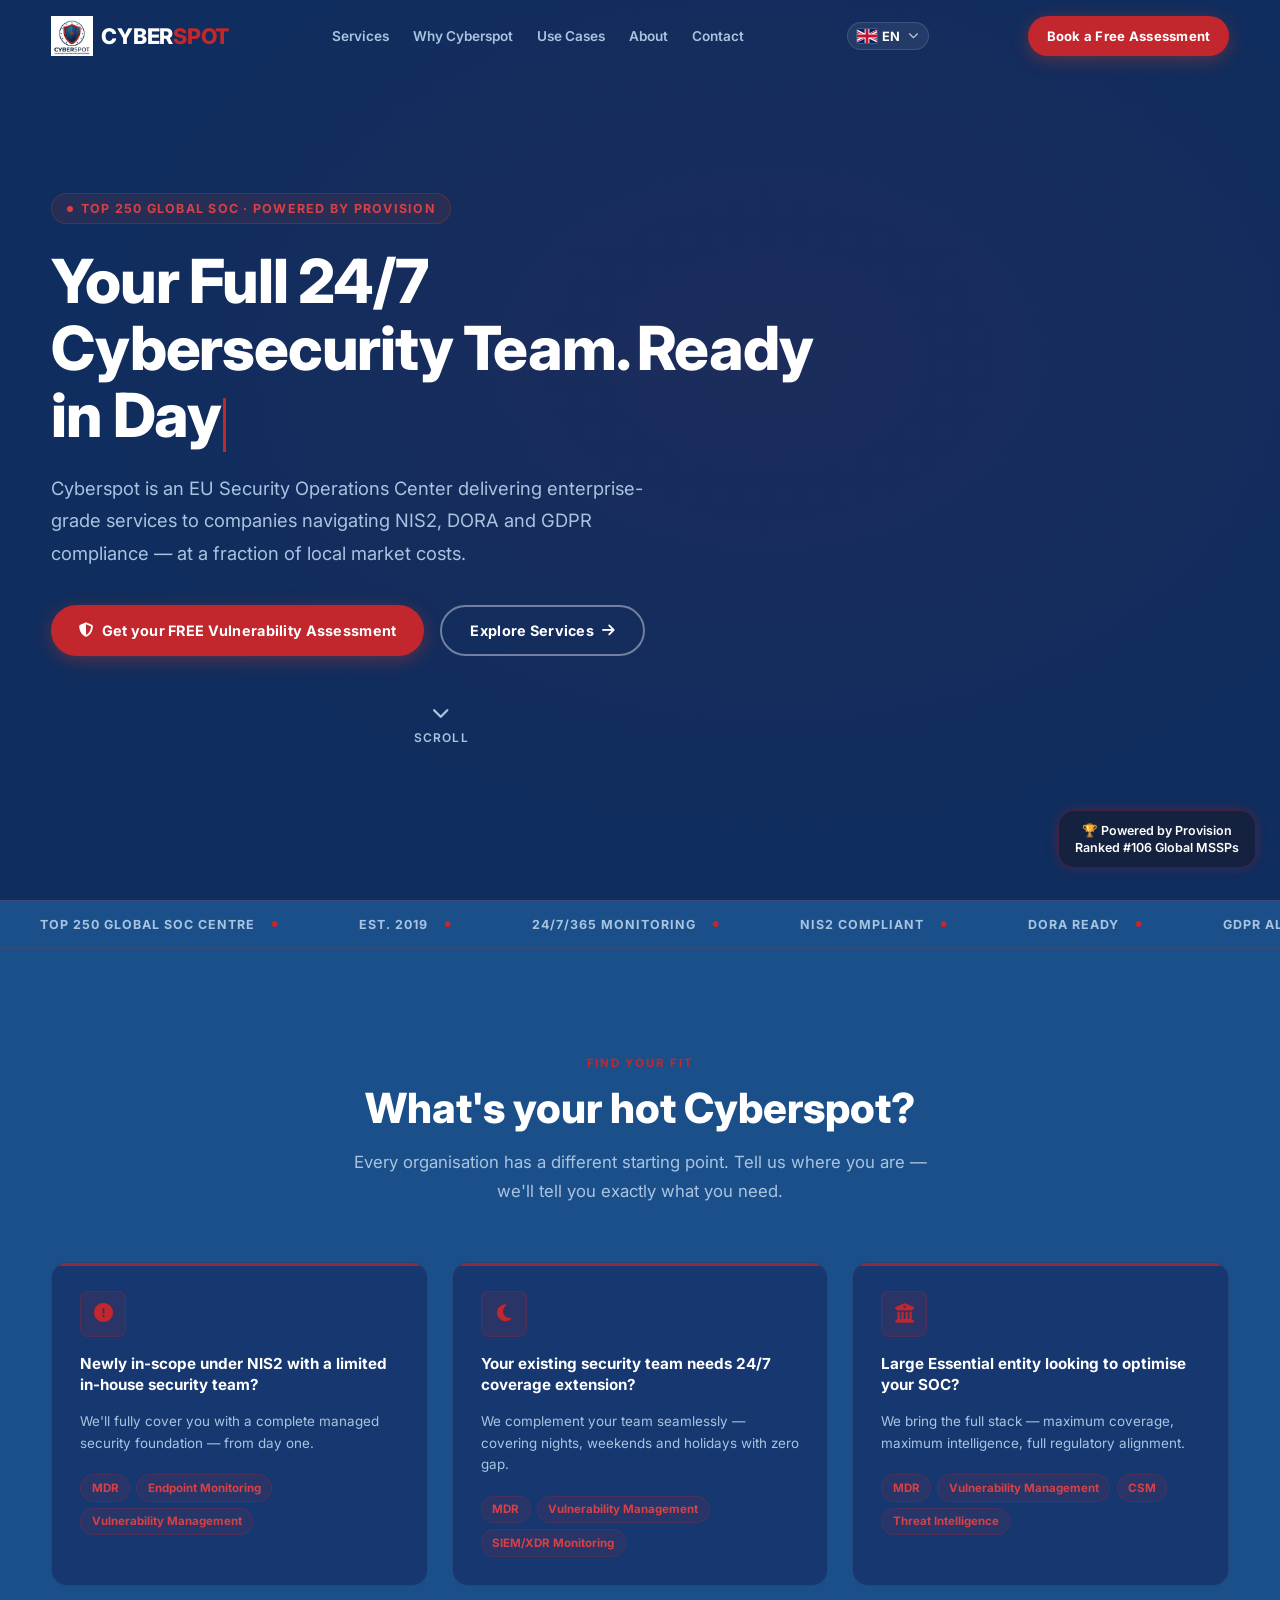
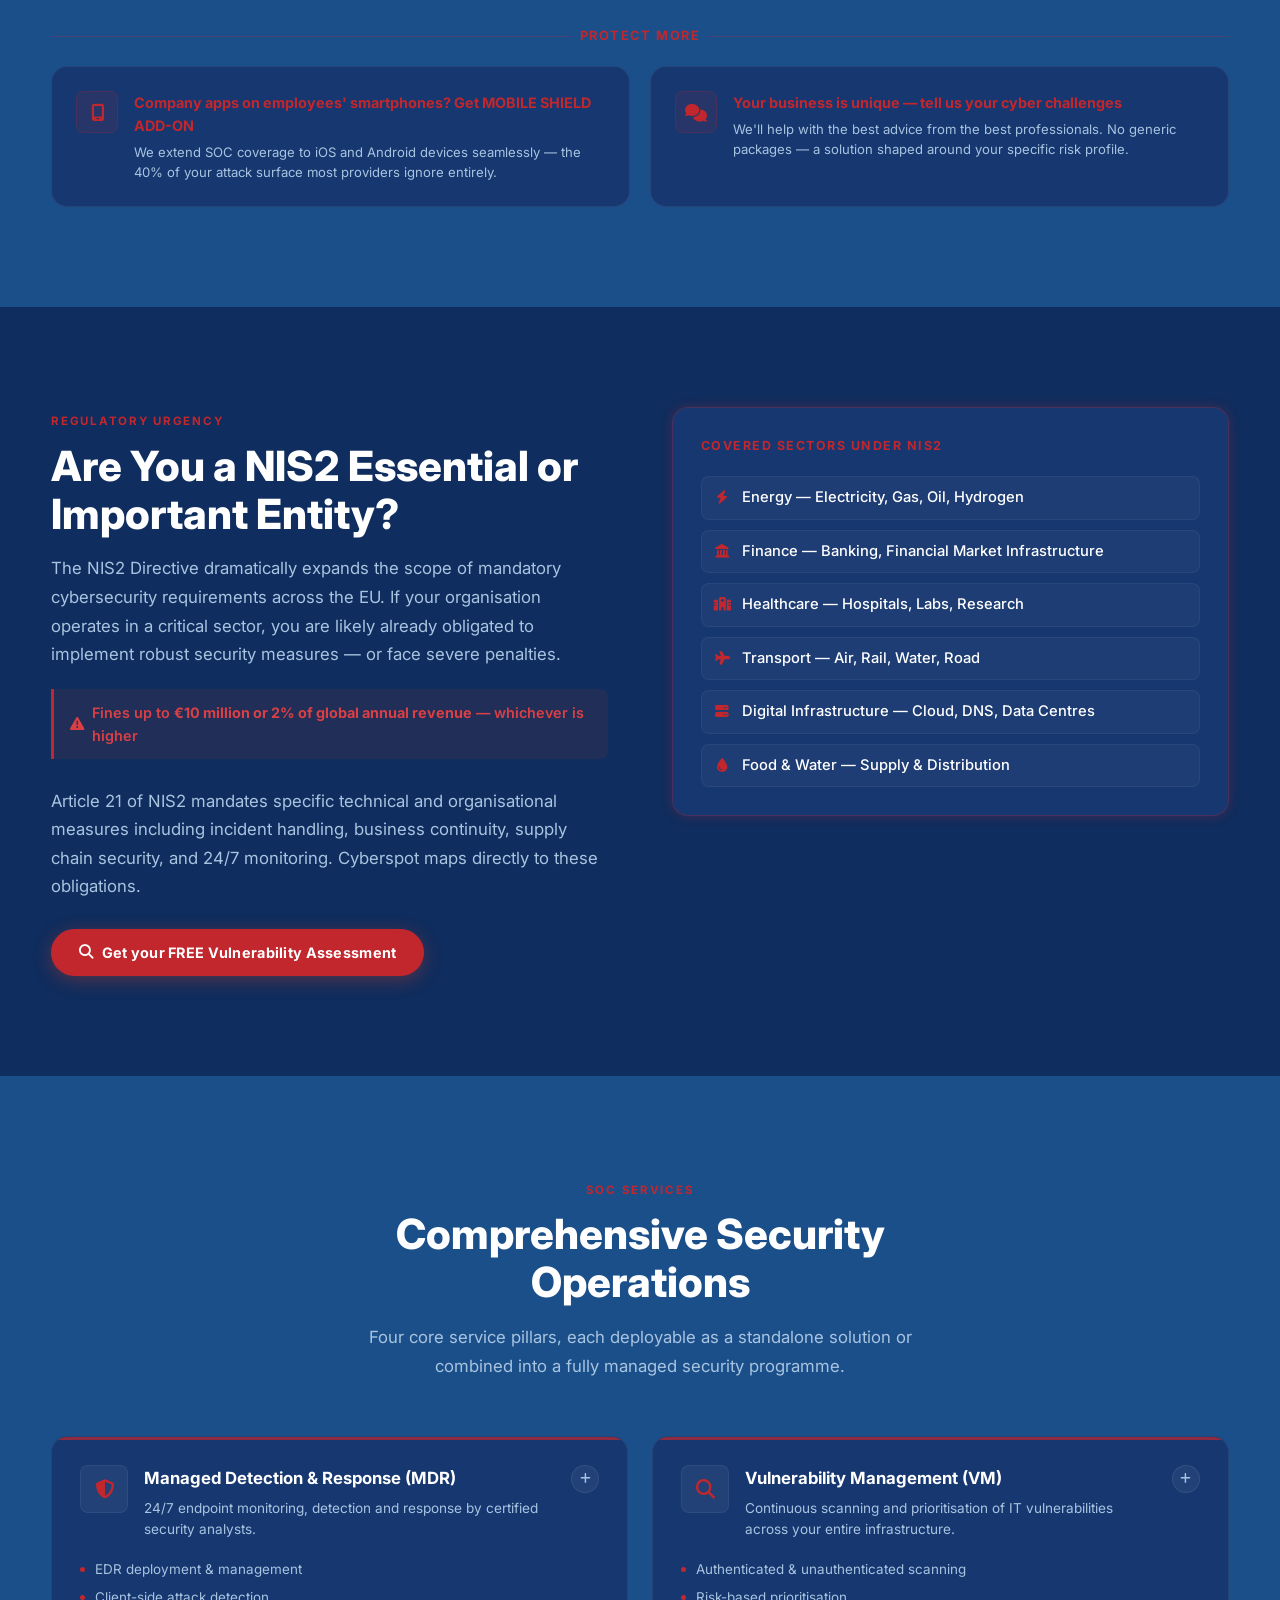
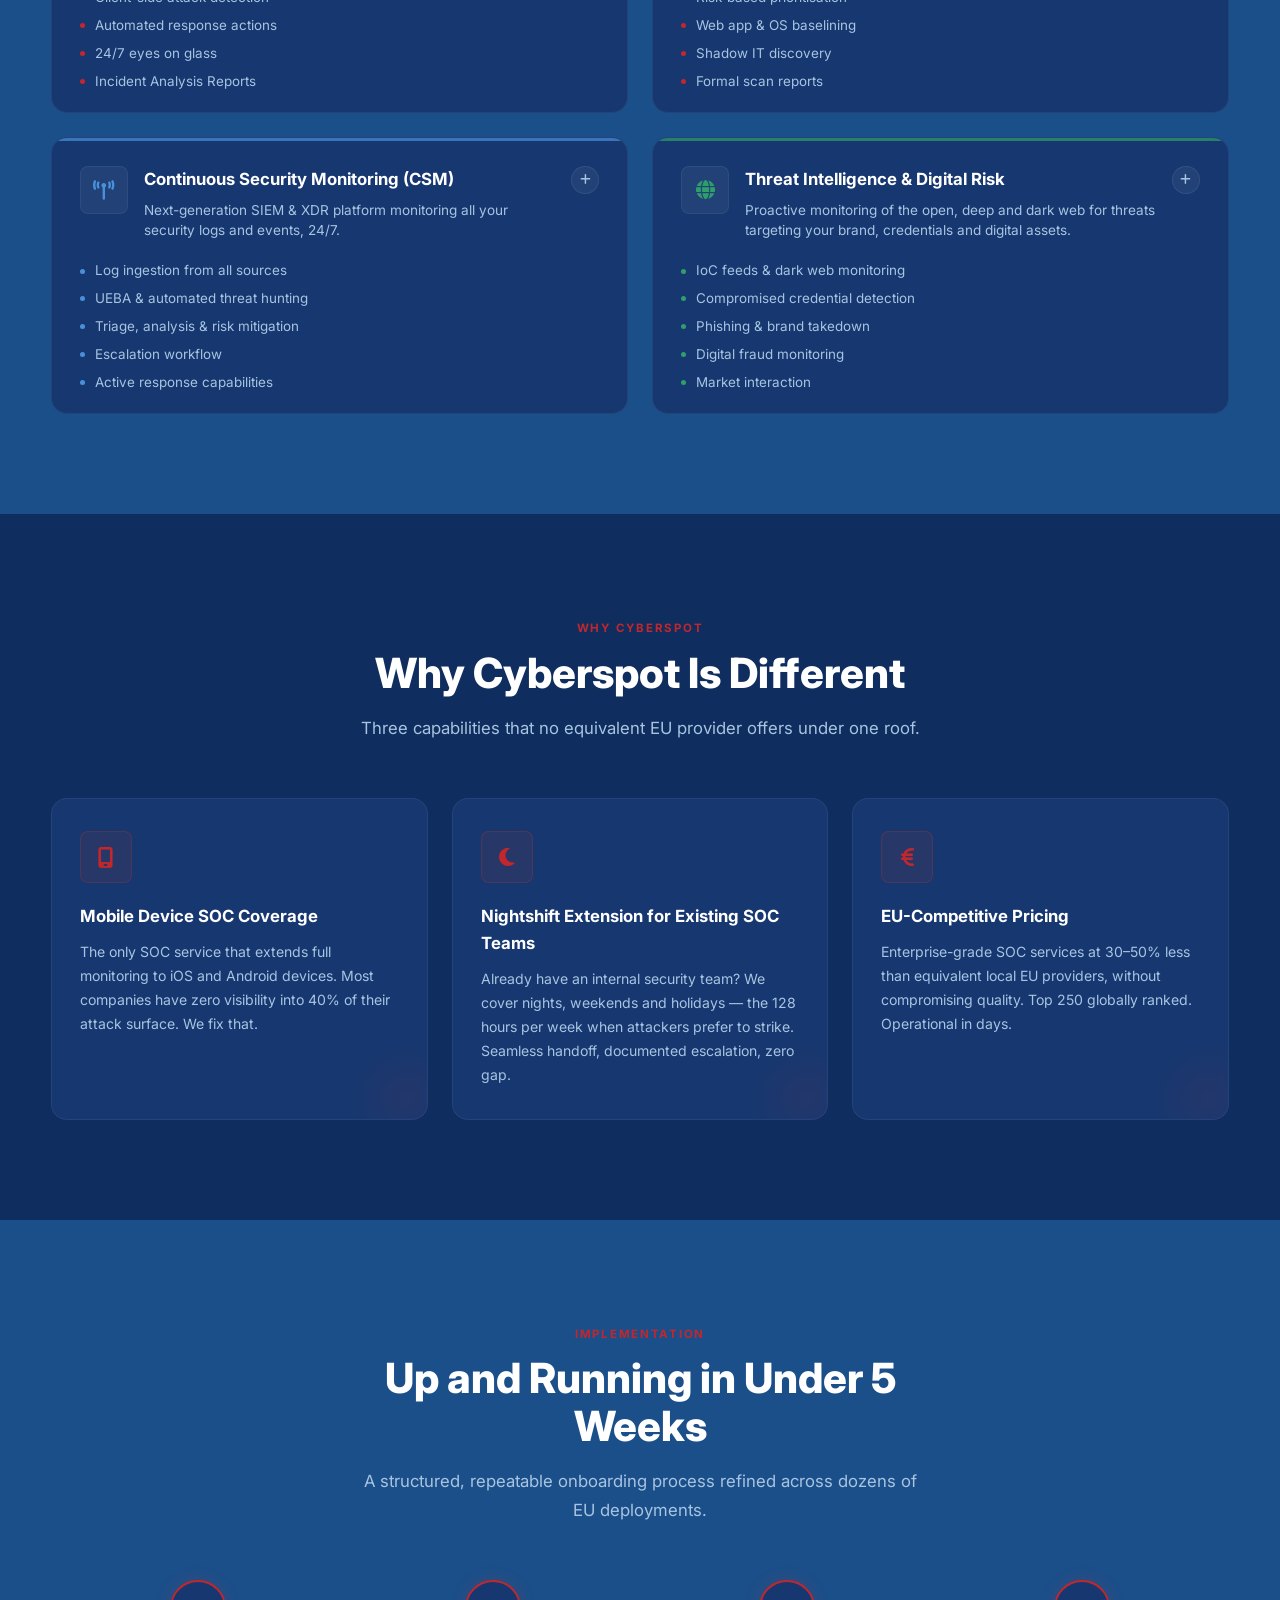
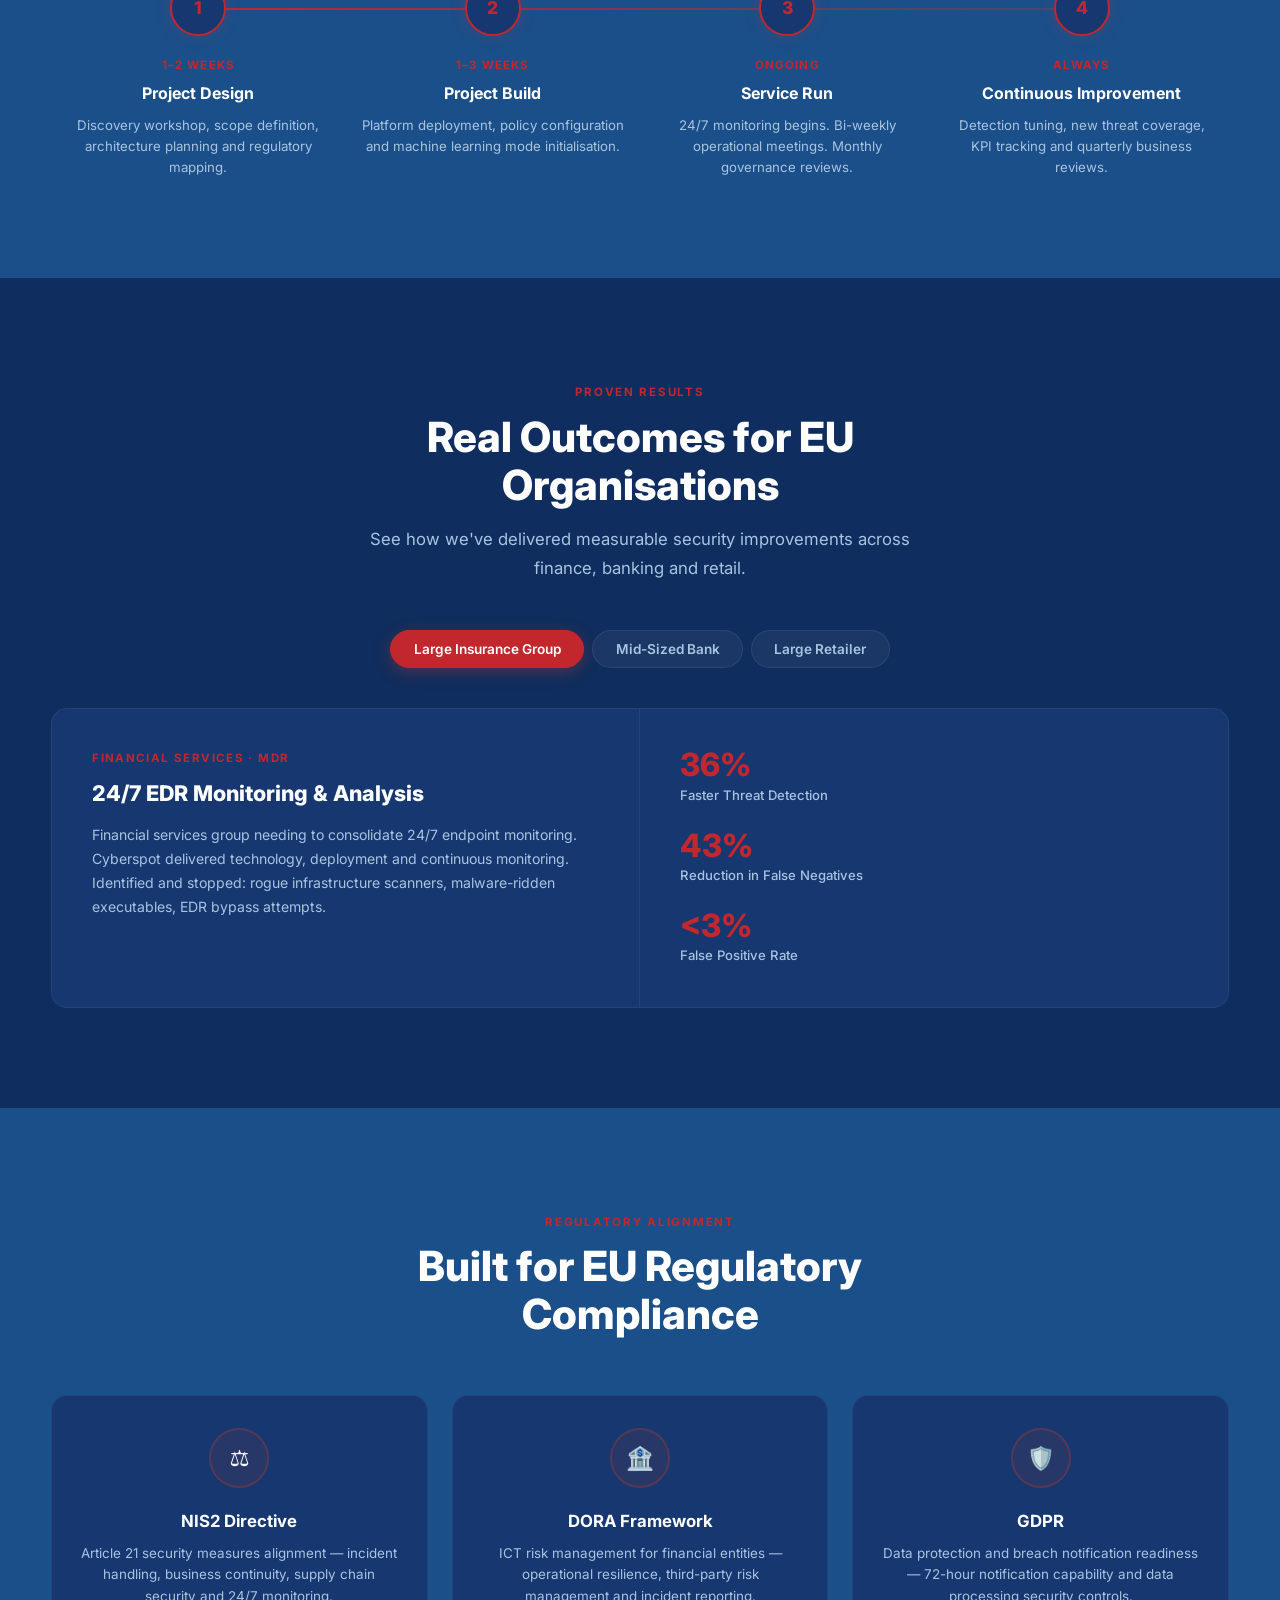
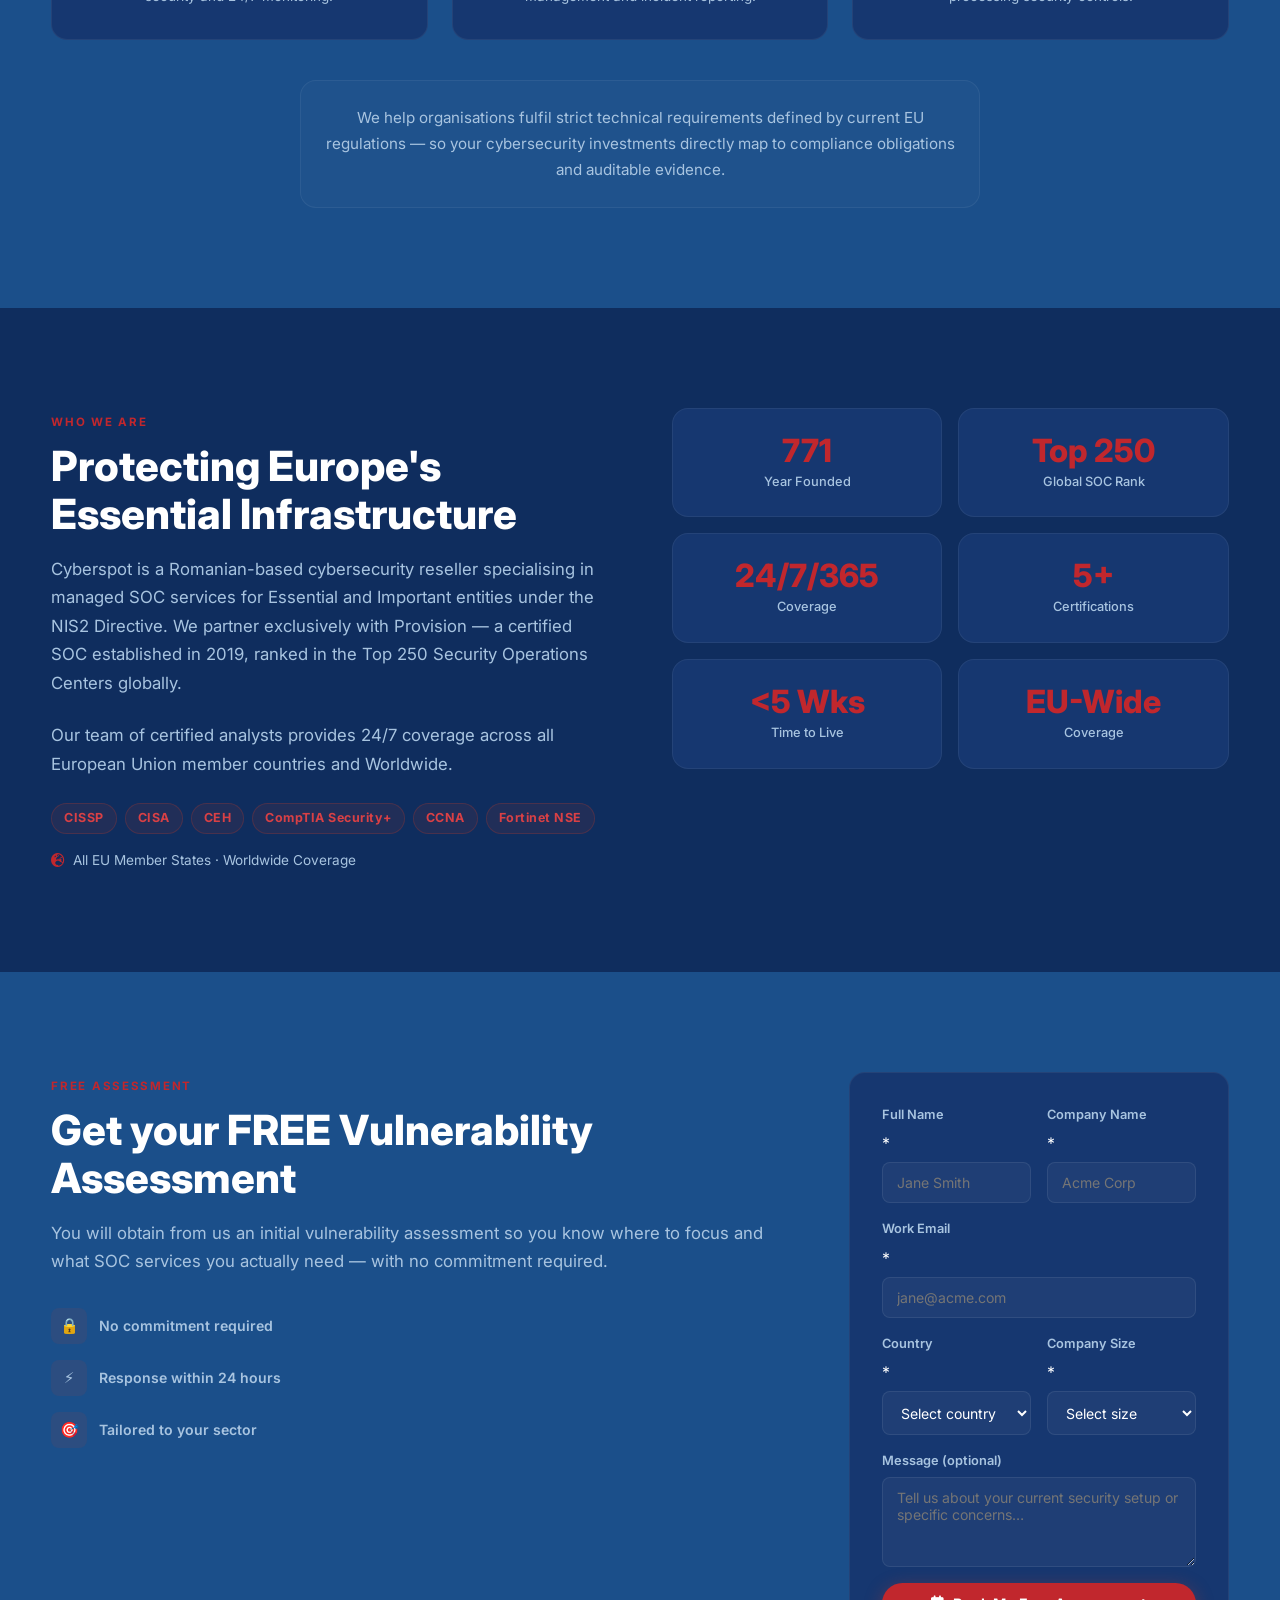
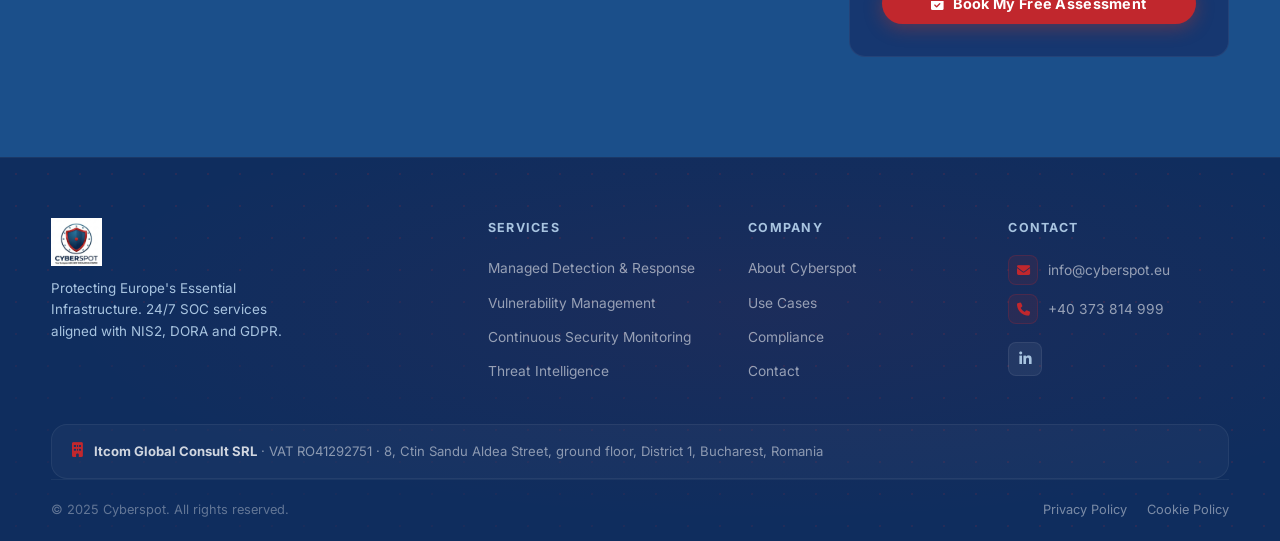
==== commit fbf708b4: "v10 Adjusted footer for contacts and add cookie and privacy policy" ====
--- a/index.html
+++ b/index.html
@@ -881,7 +881,7 @@
       </div>
 
       <div class="footer-col">
-        <h4>Services</h4>
+        <h4><span data-i18n="footer_services">Services</span></h4>
         <ul role="list">
           <li><a href="#services">Managed Detection &amp; Response</a></li>
           <li><a href="#services">Vulnerability Management</a></li>
@@ -901,29 +901,44 @@
       </div>
 
       <div class="footer-col">
-        <h4>Compliance</h4>
-        <ul role="list">
-          <li><a href="#compliance">NIS2 Directive</a></li>
-          <li><a href="#compliance">DORA Framework</a></li>
-          <li><a href="#compliance">GDPR</a></li>
+        <h4><span data-i18n="footer_contact_col">Contact</span></h4>
+        <ul class="footer-contact-list" role="list">
+          <li>
+            <a href="mailto:info@cyberspot.eu">
+              <i class="fa-solid fa-envelope" aria-hidden="true"></i>
+              <span>info@cyberspot.eu</span>
+            </a>
+          </li>
+          <li>
+            <a href="tel:+40373814999">
+              <i class="fa-solid fa-phone" aria-hidden="true"></i>
+              <span>+40 373 814 999</span>
+            </a>
+          </li>
         </ul>
-        <div class="footer-contact" style="margin-top:1rem;">
-          <a href="mailto:info@cyberspot.eu">info@cyberspot.eu</a>
-        </div>
         <div class="footer-social">
-          <a href="https://linkedin.com" target="_blank" rel="noopener noreferrer" aria-label="Cyberspot on LinkedIn">
+          <a href="https://www.linkedin.com/company/cyberspot" target="_blank" rel="noopener noreferrer" aria-label="Cyberspot on LinkedIn">
             <i class="fa-brands fa-linkedin-in" aria-hidden="true"></i>
           </a>
         </div>
       </div>
 
+    </div>
+
+    <!-- Legal company details -->
+    <div class="footer-legal">
+      <i class="fa-solid fa-building" aria-hidden="true"></i>
+      <span>
+        <strong>Itcom Global Consult SRL</strong> · VAT RO41292751 ·
+        8, Ctin Sandu Aldea Street, ground floor, District 1, Bucharest, Romania
+      </span>
     </div>
 
     <div class="footer-bottom">
       <span data-i18n="footer_copy">© 2025 Cyberspot. All rights reserved.</span>
       <div class="footer-bottom-links">
-        <a href="#" data-i18n="footer_privacy">Privacy Policy</a>
-        <a href="#" data-i18n="footer_cookie">Cookie Policy</a>
+        <a href="privacy-policy.html" data-i18n="footer_privacy">Privacy Policy</a>
+        <a href="cookie-policy.html" data-i18n="footer_cookie">Cookie Policy</a>
       </div>
     </div>
 
--- a/assets/css/styles.css
+++ b/assets/css/styles.css
@@ -1809,3 +1809,86 @@
   margin-top: 0.85rem;
   opacity: 0.8;
 }
+
+/* ============================================================
+   FOOTER — contact list + legal details
+   ============================================================ */
+.footer-contact-list {
+  display: flex;
+  flex-direction: column;
+  gap: 0.7rem;
+  margin-bottom: 1.1rem;
+}
+.footer-contact-list li a {
+  display: inline-flex;
+  align-items: center;
+  gap: 0.6rem;
+  font-size: 0.88rem;
+  color: rgba(255,255,255,0.62);
+  transition: color var(--transition);
+}
+.footer-contact-list li a:hover { color: #fff; }
+.footer-contact-list li a i {
+  width: 30px; height: 30px;
+  border-radius: var(--radius);
+  background: rgba(193,39,45,0.1);
+  border: 1px solid rgba(193,39,45,0.22);
+  color: var(--primary);
+  display: inline-flex;
+  align-items: center;
+  justify-content: center;
+  font-size: 0.82rem;
+  flex-shrink: 0;
+  transition: all var(--transition);
+}
+.footer-contact-list li a:hover i {
+  background: var(--primary);
+  color: #fff;
+  border-color: var(--primary);
+}
+
+/* Legal company details bar */
+.footer-legal {
+  display: flex;
+  align-items: flex-start;
+  gap: 0.65rem;
+  margin-top: 2rem;
+  padding: 1rem 1.25rem;
+  background: rgba(255,255,255,0.03);
+  border: 1px solid rgba(255,255,255,0.06);
+  border-radius: var(--radius-lg);
+  font-size: 0.82rem;
+  line-height: 1.6;
+  color: rgba(255,255,255,0.5);
+  position: relative;
+}
+.footer-legal i {
+  color: var(--primary);
+  font-size: 0.9rem;
+  margin-top: 0.15rem;
+  flex-shrink: 0;
+}
+.footer-legal strong { color: rgba(255,255,255,0.8); font-weight: 700; }
+
+@media (max-width: 600px) {
+  .footer-legal { flex-direction: column; gap: 0.4rem; text-align: left; }
+}
+
+/* Simple footer contact row (landing + policy pages) */
+.footer-simple-contact {
+  display: flex;
+  flex-wrap: wrap;
+  gap: 1.5rem;
+  align-items: center;
+}
+.footer-simple-contact a {
+  display: inline-flex;
+  align-items: center;
+  gap: 0.5rem;
+  font-size: 0.88rem;
+  font-weight: 600;
+  color: rgba(255,255,255,0.62);
+  transition: color var(--transition);
+}
+.footer-simple-contact a:hover { color: #fff; }
+.footer-simple-contact a i { color: var(--primary); font-size: 0.9rem; }
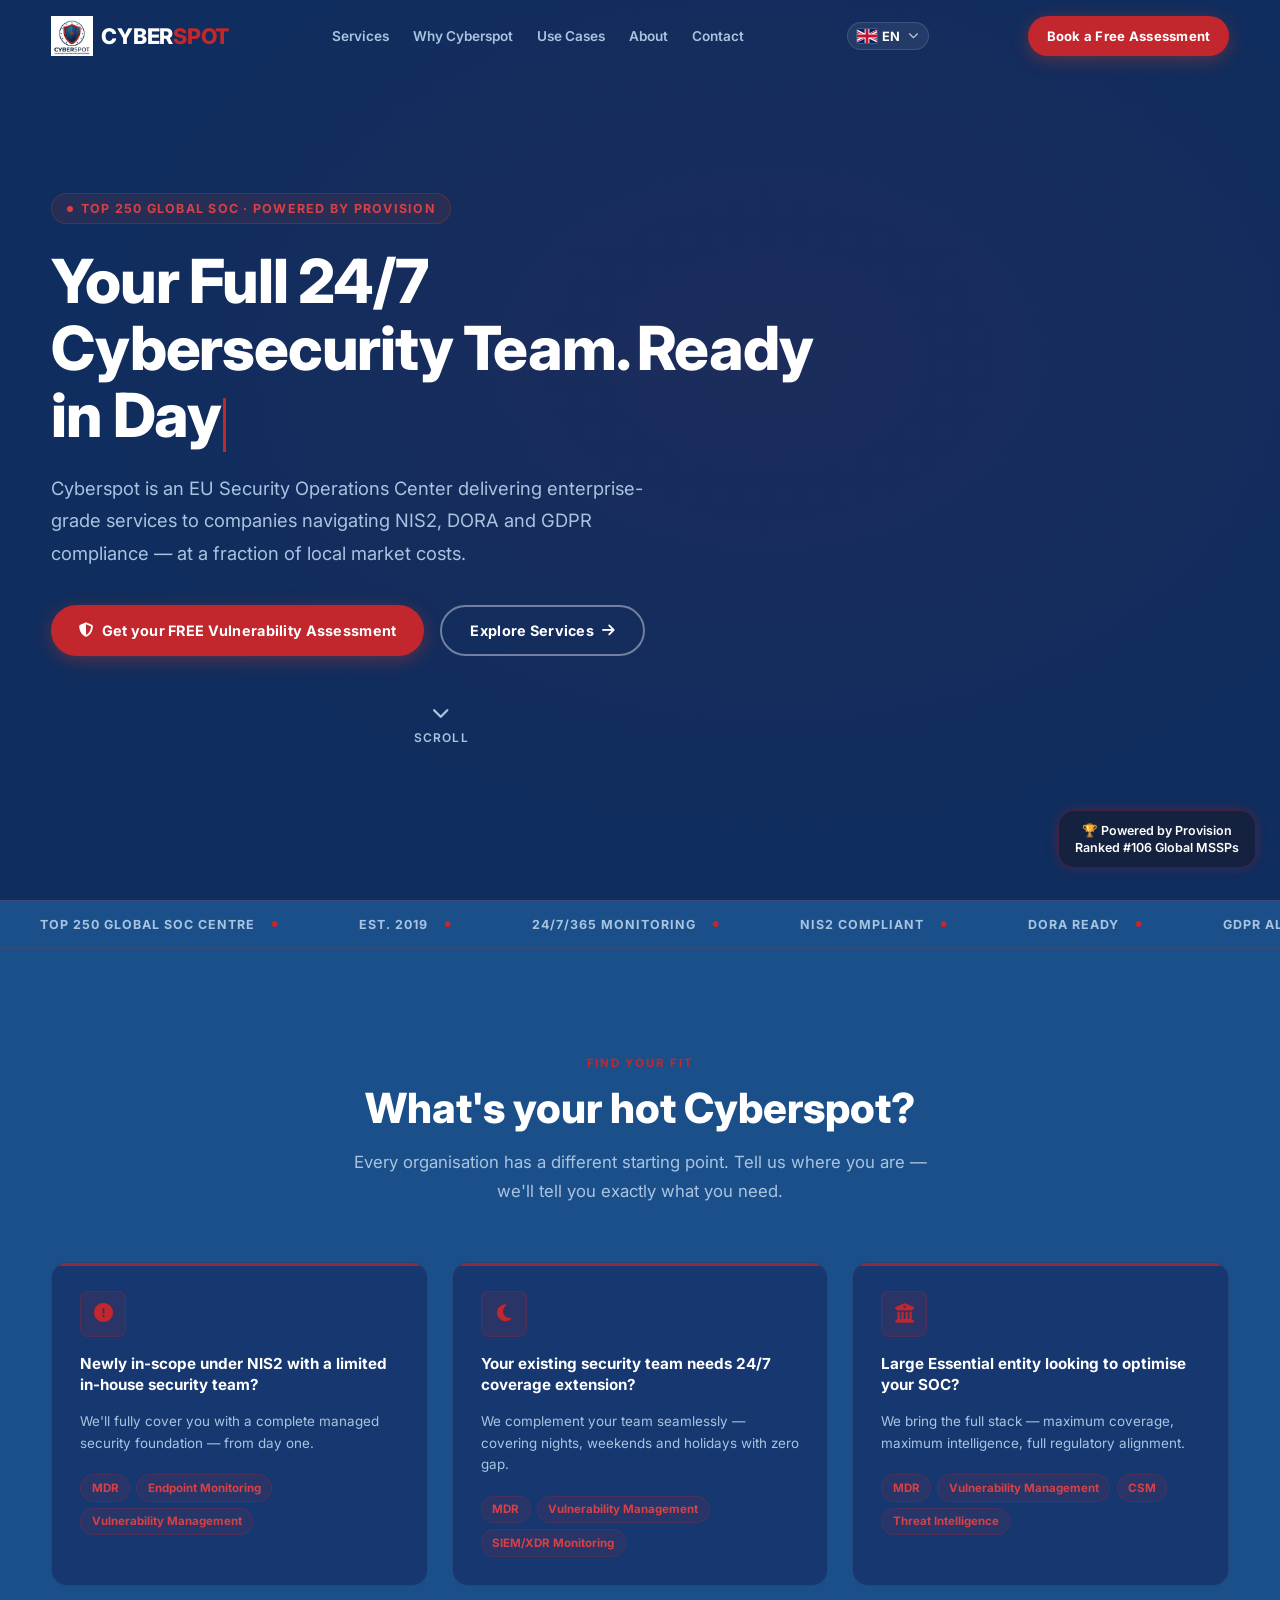
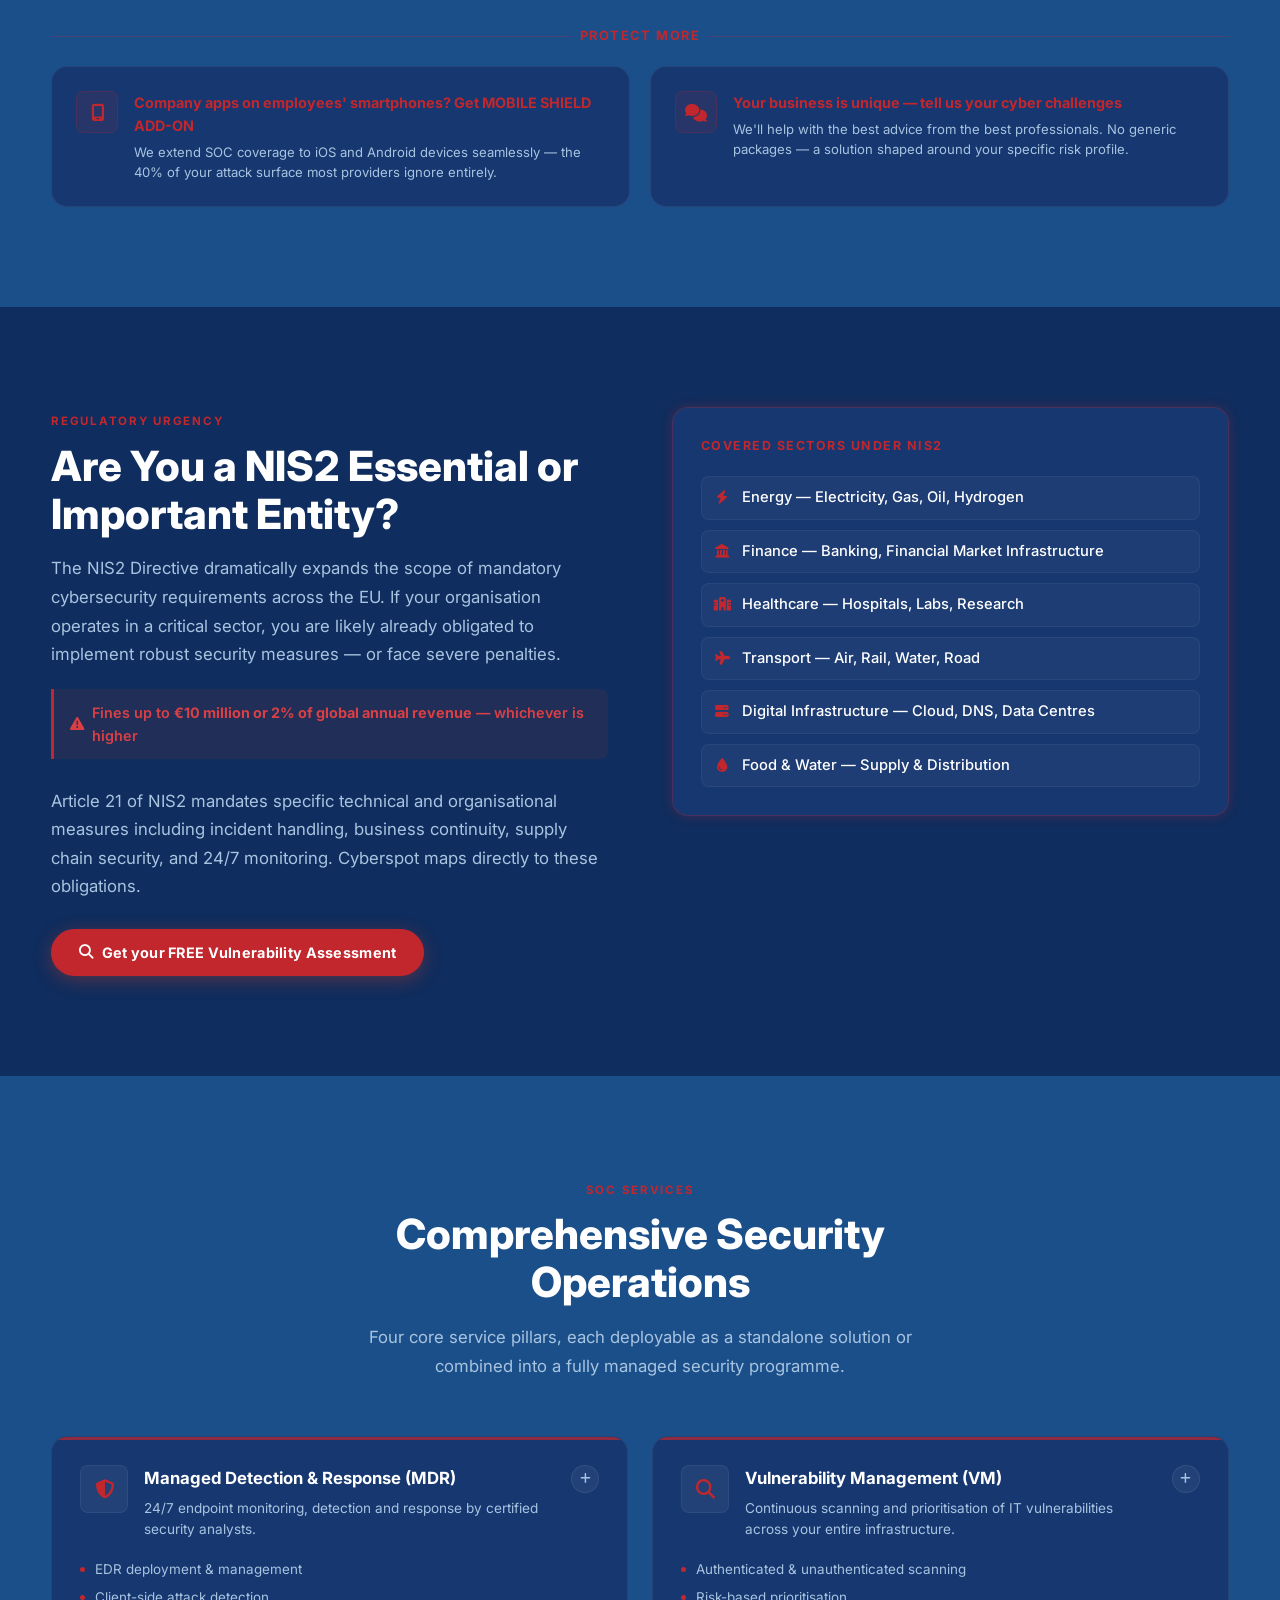
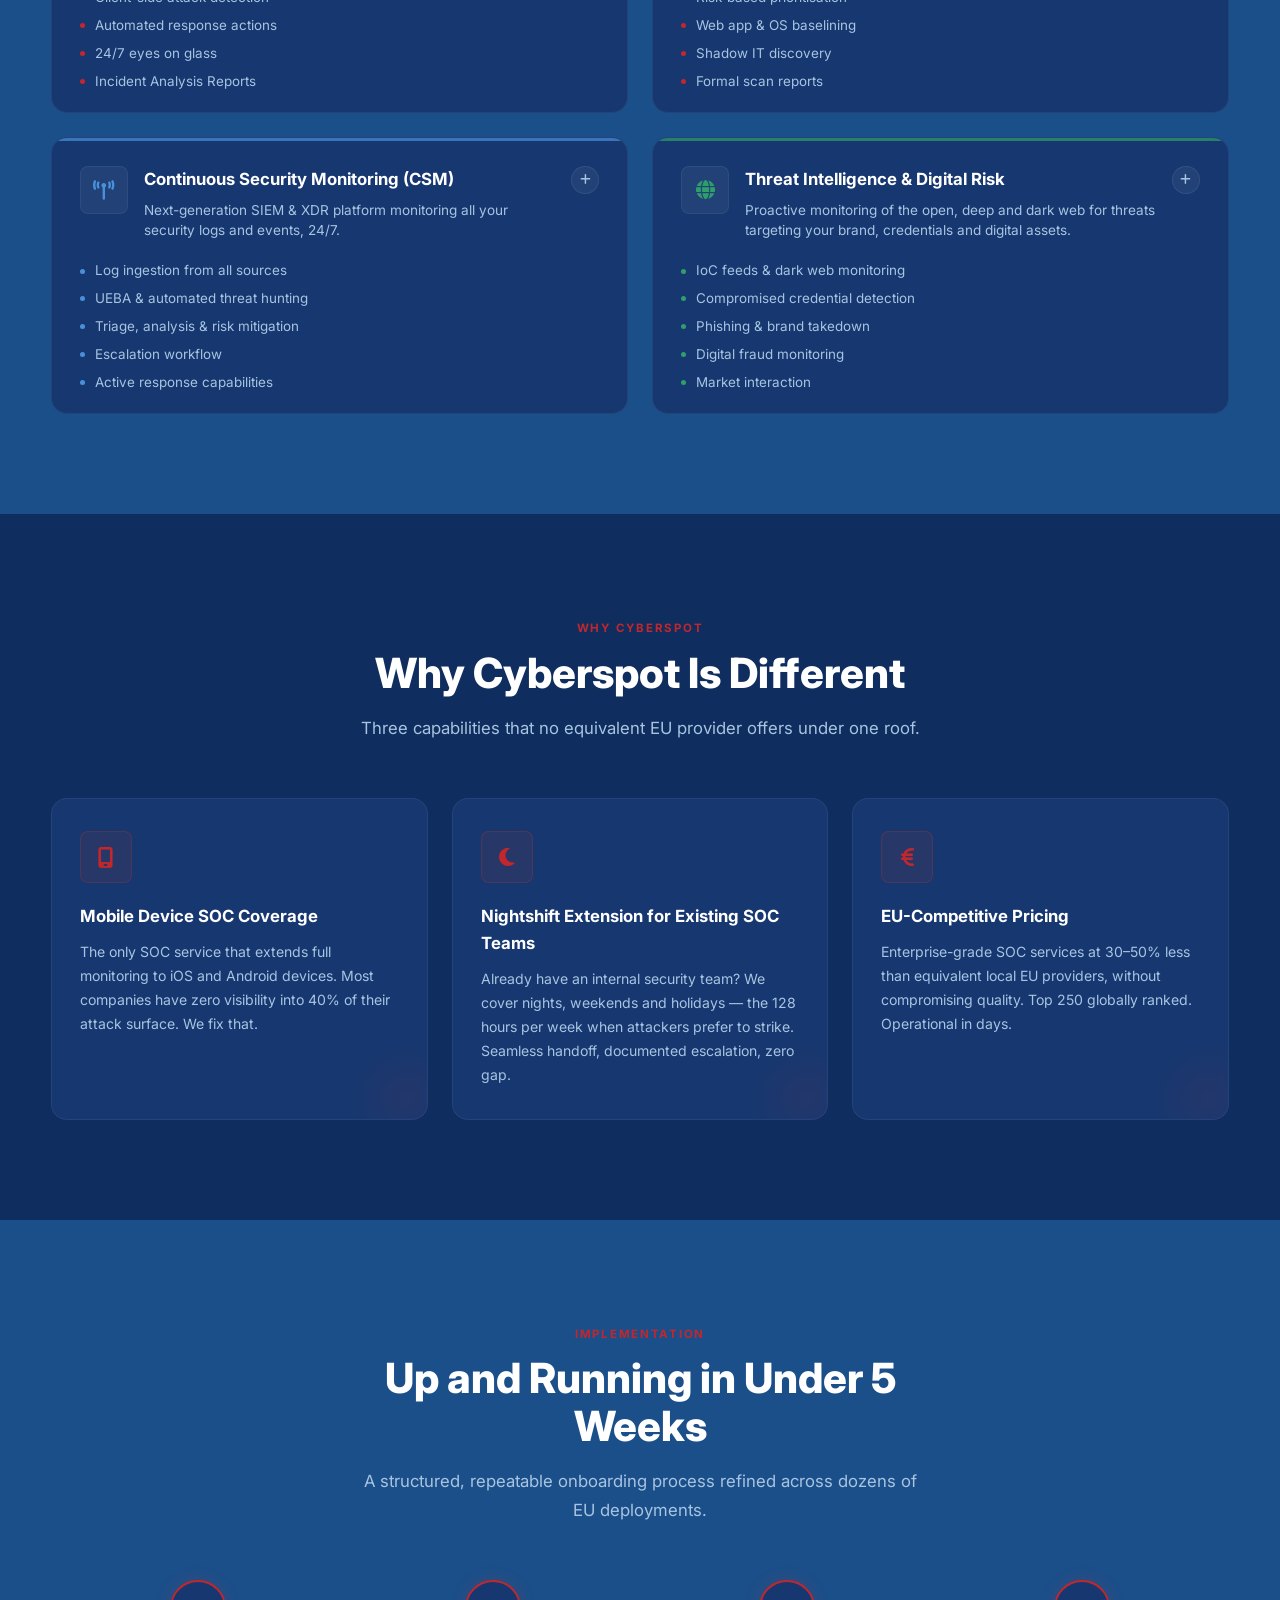
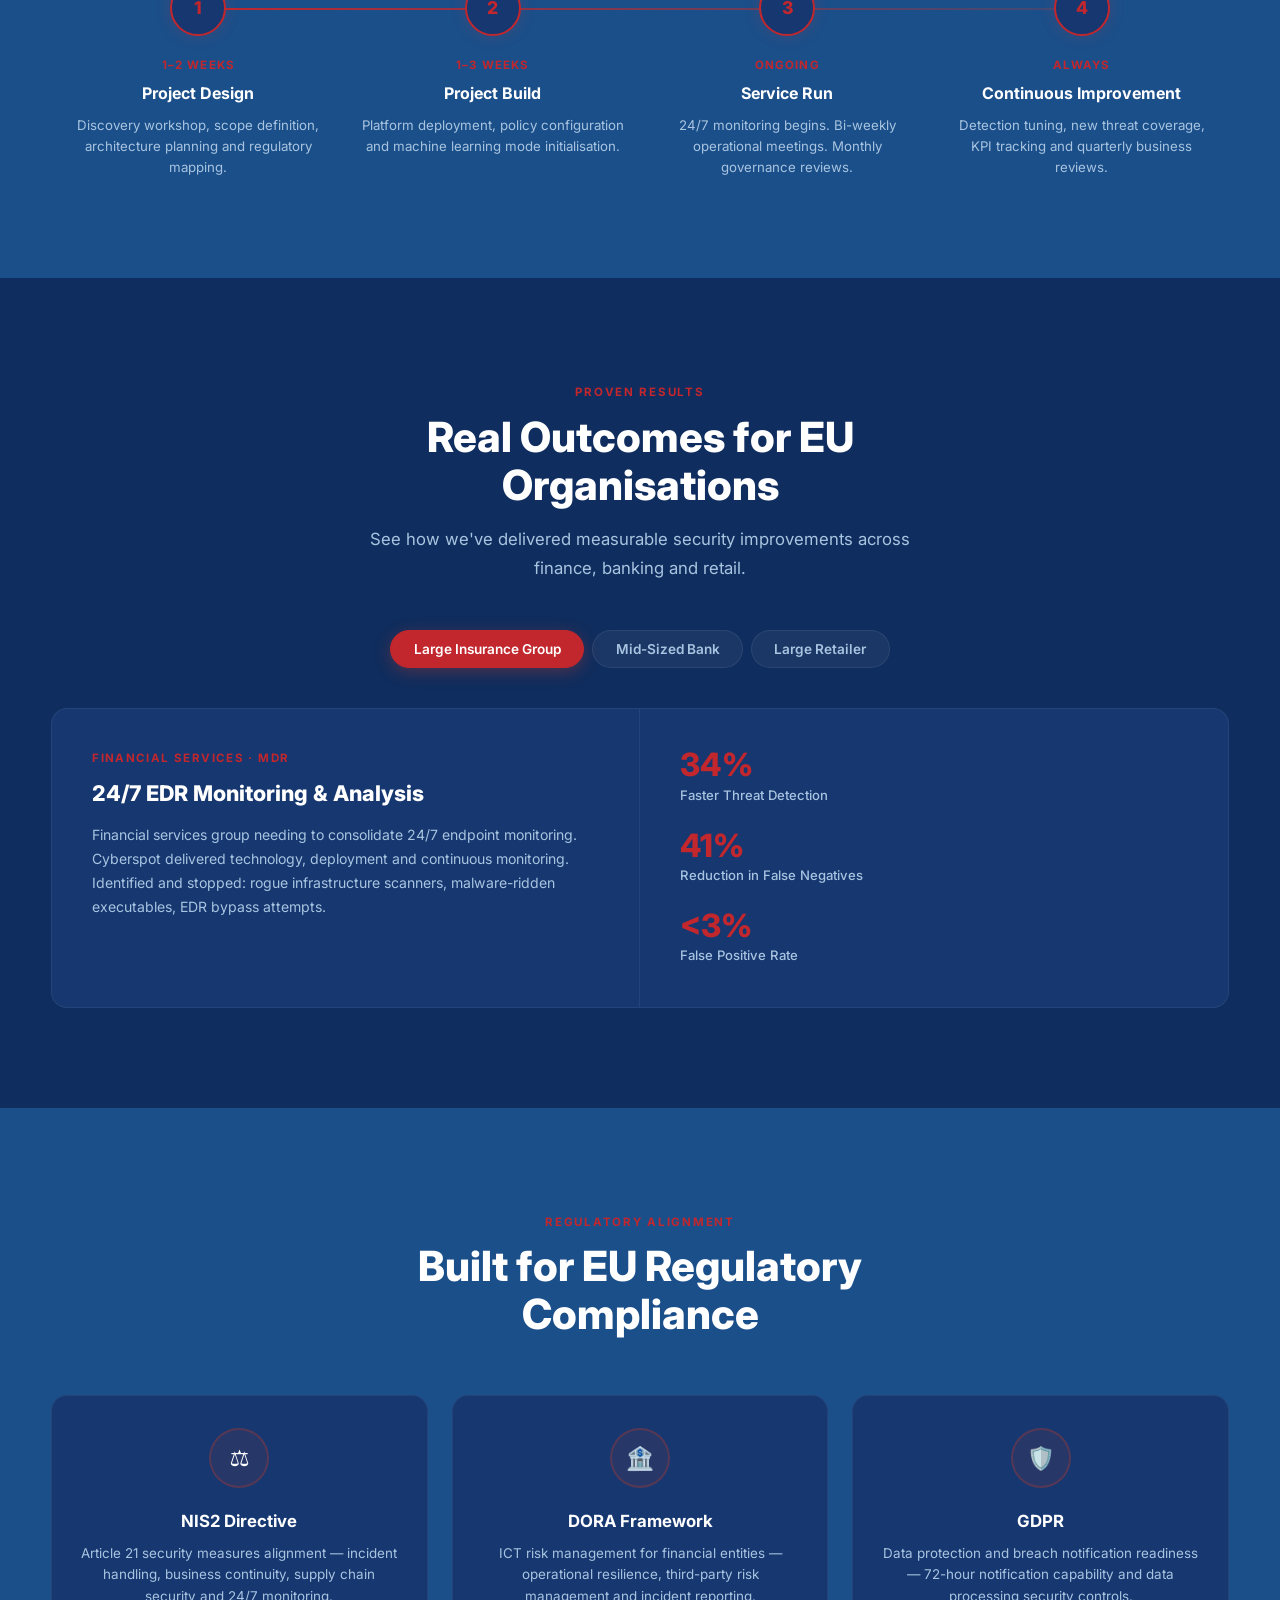
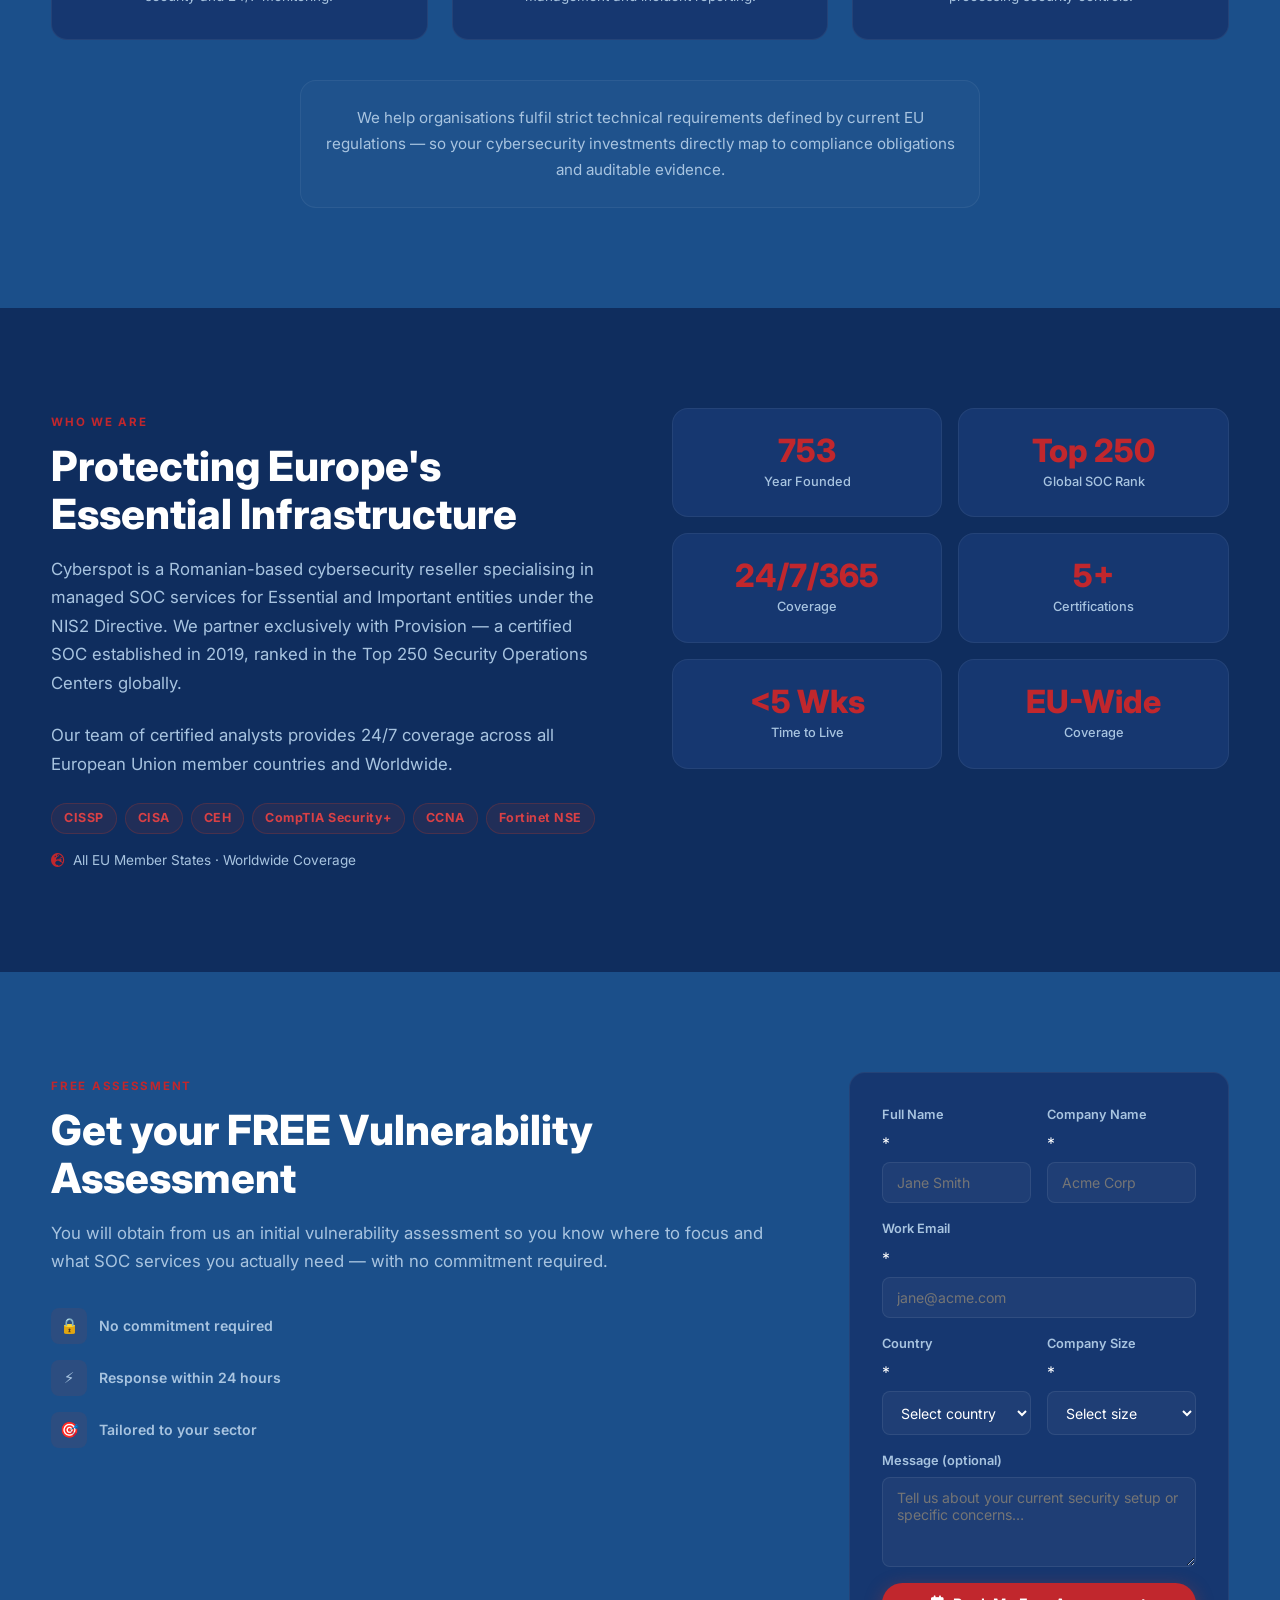
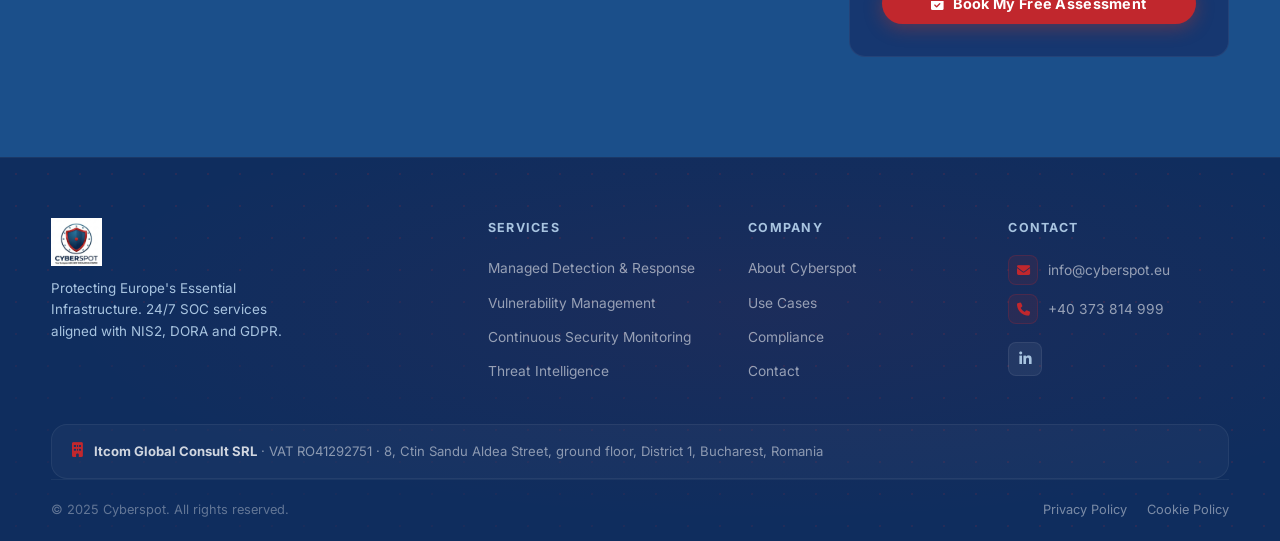
==== commit fc112ff8: "v10.1 updated LilnkedIn URL" ====
--- a/index.html
+++ b/index.html
@@ -917,7 +917,7 @@
           </li>
         </ul>
         <div class="footer-social">
-          <a href="https://www.linkedin.com/company/cyberspot" target="_blank" rel="noopener noreferrer" aria-label="Cyberspot on LinkedIn">
+          <a href="https://www.linkedin.com/company/cyberspot-eu/" target="_blank" rel="noopener noreferrer" aria-label="Cyberspot on LinkedIn">
             <i class="fa-brands fa-linkedin-in" aria-hidden="true"></i>
           </a>
         </div>
